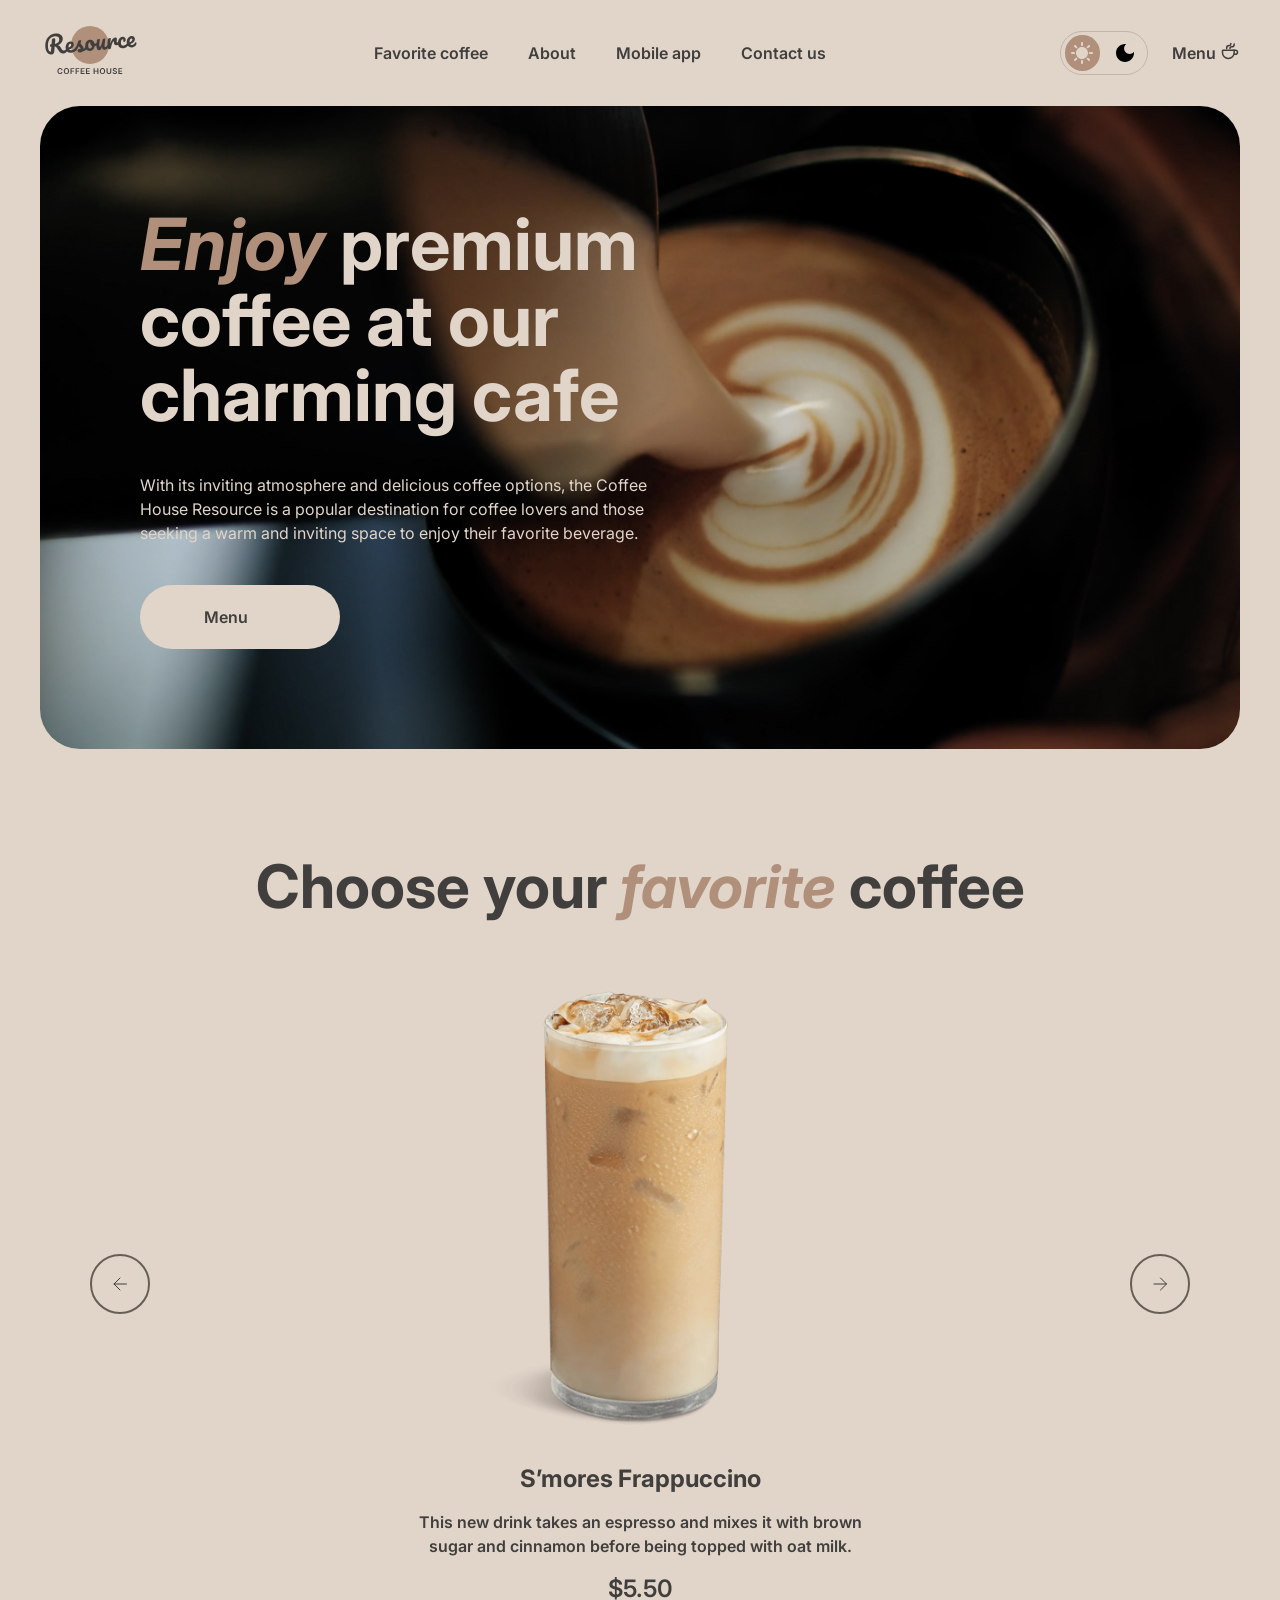
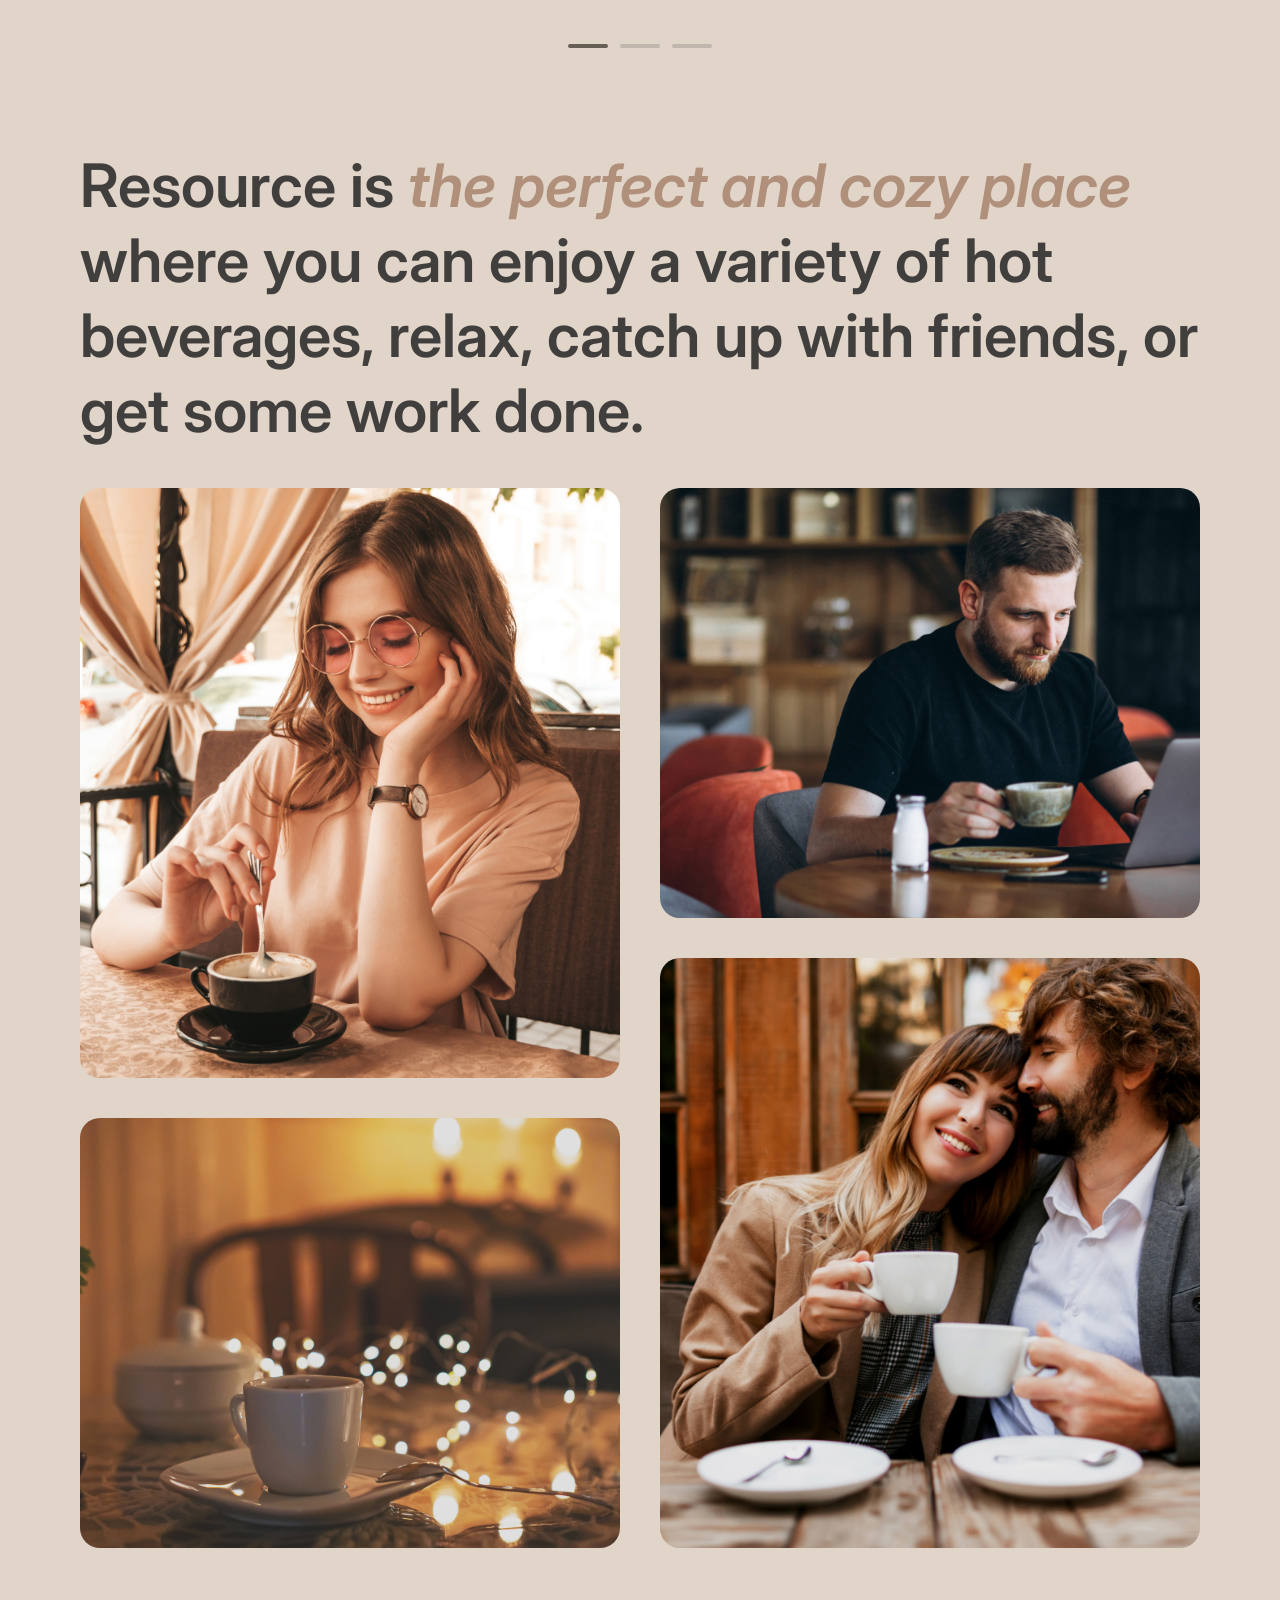
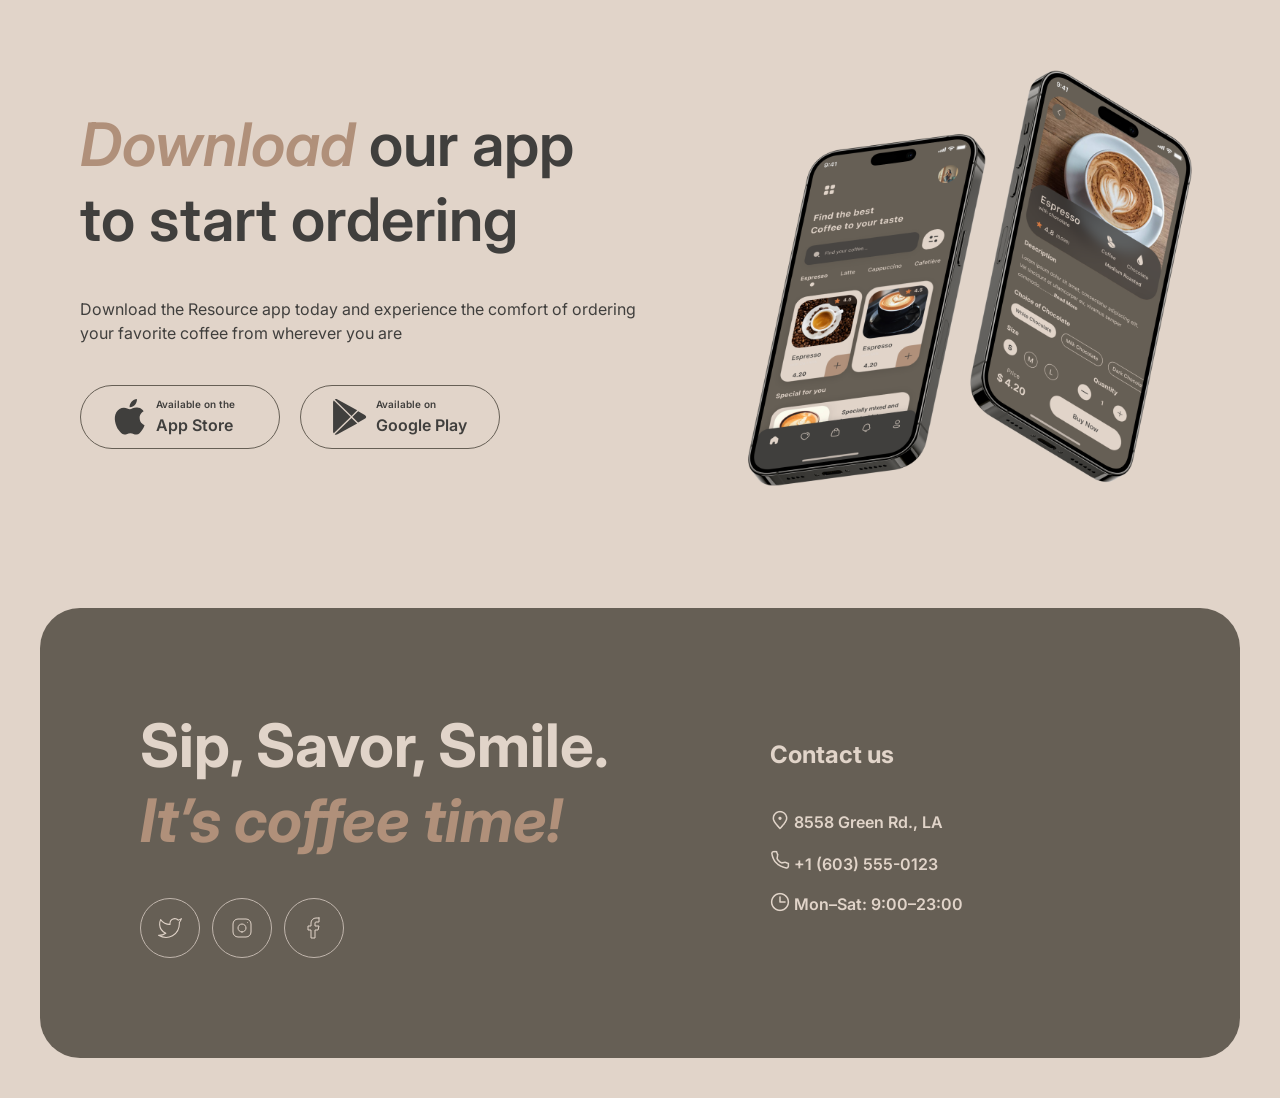
==== index.html @ 66f599ba "feat: add responsiveness and code improvements" ====
<!DOCTYPE html>
<html lang="en">

<head>
    <meta charset="UTF-8">
    <meta name="viewport" content="width=device-width, initial-scale=1.0">
    <title>Coffee House</title>
    <link
        href="https://fonts.googleapis.com/css2?family=Inter:ital,opsz,wght@0,14..32,100..900;1,14..32,100..900&display=swap"
        rel="stylesheet">
    <link rel="stylesheet" href="styles/style.css">
    <link rel="stylesheet" href="styles/media.css">
    <script>
        (function () {
            const theme = localStorage.getItem('theme') || 'light';
            document.documentElement.setAttribute('data-theme', theme);
        })();
    </script>
</head>

<body>

    <svg xmlns="http://www.w3.org/2000/svg" style="display: none;">
        <symbol id="icon-logo" viewBox="0 0 100 60" fill="none">
            <path
                d="M69 25C69 35.4934 60.4934 44 50 44C39.5066 44 31 35.4934 31 25C31 14.5066 39.5066 6 50 6C60.4934 6 69 14.5066 69 25Z"
                fill="#B0907A" />
            <path
                d="M95.6784 22.2913C95.8856 22.2732 96.0534 22.3548 96.1817 22.5364C96.326 22.7165 96.4127 22.9739 96.442 23.3086C96.4922 23.8824 96.4 24.3884 96.1652 24.8265C95.7789 25.5509 95.2359 26.1365 94.5362 26.5832C93.8524 27.0285 93.0084 27.295 92.0042 27.3829C90.4741 27.5168 89.2469 27.1664 88.3226 26.3318C87.3969 25.4812 86.8658 24.2749 86.7291 22.7129C86.6329 21.6131 86.7748 20.5727 87.1547 19.5919C87.5333 18.5951 88.1046 17.7822 88.8687 17.1532C89.6487 16.5229 90.5568 16.1623 91.5928 16.0717C92.5173 15.9908 93.2829 16.2049 93.8895 16.714C94.4948 17.2071 94.8386 17.9239 94.9209 18.8643C95.0171 19.9641 94.7016 20.9473 93.9743 21.814C93.2617 22.6633 91.9772 23.4021 90.1208 24.0303C90.5675 24.73 91.2451 25.0401 92.1537 24.9606C92.8072 24.9035 93.3279 24.7053 93.7158 24.3662C94.1197 24.0257 94.5692 23.4725 95.0643 22.7064C95.2346 22.4506 95.4393 22.3122 95.6784 22.2913ZM91.3914 18.4503C90.8016 18.5019 90.3295 18.8885 89.9751 19.6102C89.6365 20.3304 89.5098 21.1767 89.5949 22.149L89.5991 22.1968C90.5199 21.8914 91.2318 21.4918 91.7347 20.9981C92.2376 20.5044 92.4632 19.9626 92.4117 19.3729C92.3852 19.0701 92.2766 18.8386 92.0859 18.6786C91.9098 18.5013 91.6783 18.4252 91.3914 18.4503Z"
                fill="currentColor" />
            <path
                d="M83.2976 28.1446C81.7356 28.2813 80.4779 27.9497 79.5245 27.1497C78.5857 26.3324 78.0529 25.1985 77.926 23.7481C77.813 22.457 77.969 21.303 78.394 20.2861C78.819 19.2692 79.4149 18.4622 80.1818 17.8651C80.9487 17.268 81.7784 16.9304 82.671 16.8523C83.5477 16.7756 84.2481 16.9793 84.7723 17.4635C85.311 17.9303 85.6159 18.5702 85.6871 19.383C85.7456 20.0525 85.6437 20.6316 85.3813 21.1203C85.1348 21.6076 84.7725 21.8722 84.2944 21.9141C83.9915 21.9406 83.7382 21.8904 83.5344 21.7637C83.3465 21.6356 83.2414 21.444 83.2191 21.189C83.2093 21.0774 83.2141 20.9485 83.2334 20.8023C83.2527 20.6561 83.2676 20.5504 83.278 20.4852C83.3367 20.2392 83.357 20.0125 83.3389 19.8053C83.3208 19.5981 83.2511 19.4436 83.1297 19.3418C83.0243 19.2386 82.876 19.1953 82.6847 19.2121C82.3181 19.2441 81.9901 19.4415 81.7006 19.8041C81.4097 20.1508 81.193 20.6114 81.0506 21.186C80.9081 21.7606 80.8661 22.3826 80.9247 23.0521C81.0865 24.901 81.9723 25.7551 83.5821 25.6142C84.2356 25.557 84.9181 25.2805 85.6296 24.7846C86.3556 24.2714 87.0469 23.5444 87.7034 22.6036C87.8752 22.3637 88.0806 22.2333 88.3197 22.2124C88.5269 22.1942 88.6946 22.2759 88.8229 22.4574C88.9672 22.6375 89.054 22.895 89.0832 23.2297C89.1362 23.8354 89.028 24.3427 88.7587 24.7518C88.0904 25.7418 87.2526 26.5378 86.2452 27.1399C85.2524 27.7247 84.2699 28.0596 83.2976 28.1446Z"
                fill="currentColor" />
            <path
                d="M69.549 29.3476C68.9433 29.4006 68.485 29.1195 68.1742 28.5042C67.8794 27.8876 67.6706 26.8779 67.5479 25.4753C67.3666 23.4032 67.4892 21.4089 67.9158 19.4924C68.0188 19.0177 68.2207 18.6627 68.5213 18.4276C68.8365 18.1752 69.289 18.0232 69.8787 17.9716C70.1975 17.9437 70.4242 17.964 70.5586 18.0326C70.6931 18.1011 70.7701 18.2469 70.7897 18.4701C70.812 18.7251 70.7426 19.3094 70.5816 20.2229C70.478 20.8744 70.3993 21.4434 70.3455 21.93C70.2917 22.4165 70.2636 23.0132 70.2612 23.7201C70.6673 22.3033 71.1594 21.136 71.7376 20.2181C72.3158 19.3002 72.8997 18.6308 73.4892 18.2098C74.0947 17.7874 74.6605 17.5532 75.1865 17.5072C76.2225 17.4166 76.7858 17.8893 76.8765 18.9253C76.8946 19.1325 76.8668 19.6409 76.7931 20.4504C76.7214 21.0991 76.6925 21.5032 76.7064 21.6626C76.7552 22.2204 76.9789 22.4819 77.3773 22.4471C77.8236 22.408 78.3668 22.0072 79.0067 21.2445C79.1958 21.0191 79.4019 20.8967 79.6251 20.8772C79.8323 20.8591 80 20.9408 80.1283 21.1223C80.2712 21.2864 80.3559 21.5199 80.3824 21.8228C80.434 22.4125 80.315 22.8887 80.0255 23.2513C79.6197 23.7526 79.1285 24.1971 78.5521 24.5848C77.9903 24.9552 77.3746 25.1697 76.7052 25.2282C75.8604 25.3021 75.196 25.1434 74.7121 24.7521C74.2441 24.3594 73.978 23.7965 73.9139 23.0633C73.8929 22.8242 73.8959 22.583 73.9228 22.3397C73.9268 22.0182 73.9239 21.8016 73.9142 21.69C73.8919 21.435 73.793 21.3151 73.6177 21.3305C73.3786 21.3514 73.0836 21.6503 72.7325 22.2271C72.396 22.7865 72.0748 23.5213 71.7689 24.4314C71.4631 25.3415 71.2332 26.2932 71.0791 27.2864C70.9694 28.0509 70.8068 28.5791 70.5914 28.8709C70.3906 29.1455 70.0431 29.3044 69.549 29.3476Z"
                fill="currentColor" />
            <path
                d="M59.2462 30.2488C58.5289 30.3116 57.9106 30.0364 57.3912 29.4233C56.8863 28.7929 56.5906 27.9836 56.5042 26.9954C56.3996 25.8 56.3838 24.7012 56.4567 23.699C56.5282 22.6809 56.6985 21.5979 56.9675 20.4501C57.085 19.958 57.2782 19.5958 57.547 19.3635C57.8157 19.1312 58.2609 18.9878 58.8826 18.9334C59.2332 18.9028 59.4772 18.9376 59.6145 19.038C59.7677 19.1371 59.8541 19.2981 59.8736 19.5213C59.8847 19.6488 59.8347 20.0868 59.7235 20.8354C59.6157 21.4391 59.5349 21.9842 59.4811 22.4707C59.3088 24.1722 59.247 25.3019 59.2958 25.8598C59.3251 26.1945 59.3859 26.4301 59.4781 26.5666C59.569 26.6871 59.7021 26.7397 59.8774 26.7244C60.1165 26.7035 60.3904 26.4386 60.6993 25.9297C61.024 25.4195 61.3431 24.6608 61.6565 23.6536C61.9859 22.6451 62.2798 21.4148 62.5382 19.9627C62.6239 19.4734 62.7852 19.114 63.0221 18.8845C63.2749 18.6535 63.6643 18.5151 64.1903 18.4691C64.5569 18.437 64.8161 18.4625 64.9679 18.5456C65.1184 18.6127 65.204 18.7658 65.2249 19.0049C65.2598 19.4034 65.1561 20.5127 64.9138 22.3327C64.646 24.412 64.533 25.6907 64.5748 26.1688C64.6013 26.4717 64.686 26.7052 64.8289 26.8694C64.9703 27.0176 65.1447 27.0827 65.3519 27.0645C65.6706 27.0366 66.0285 26.8126 66.4254 26.3924C66.8368 25.9549 67.3708 25.2657 68.0273 24.3249C68.199 24.0851 68.4044 23.9547 68.6435 23.9337C68.8507 23.9156 69.0185 23.9973 69.1468 24.1788C69.291 24.3589 69.3778 24.6163 69.4071 24.9511C69.4629 25.5886 69.3547 26.096 69.0825 26.4731C68.471 27.3779 67.7905 28.1361 67.041 28.7477C66.3074 29.358 65.4385 29.707 64.4343 29.7949C63.6693 29.8618 63.0776 29.6165 62.6594 29.0588C62.2572 28.4997 62.0093 27.6862 61.9159 26.6183C61.7398 27.7259 61.4065 28.5982 60.9162 29.2354C60.4245 29.8566 59.8678 30.1944 59.2462 30.2488Z"
                fill="currentColor" />
            <path
                d="M57.5606 22.8796C57.7678 22.8614 57.9362 22.9511 58.0659 23.1485C58.1956 23.346 58.2744 23.6041 58.3023 23.9229C58.3692 24.688 58.1779 25.1625 57.7282 25.3463C56.8011 25.7647 55.7659 26.048 54.6225 26.1963C54.4367 27.5616 53.9332 28.6898 53.1117 29.5808C52.2888 30.4559 51.3115 30.9429 50.1799 31.0419C49.2235 31.1256 48.3824 30.9663 47.6566 30.564C46.9467 30.1603 46.383 29.5913 45.9654 28.8569C45.5478 28.1225 45.3 27.309 45.2219 26.4164C45.1159 25.205 45.2529 24.1089 45.6328 23.1281C46.0114 22.1313 46.5841 21.3343 47.351 20.7372C48.1165 20.1242 48.9933 19.7744 49.9816 19.688C51.1929 19.582 52.2022 19.9193 53.0093 20.6999C53.8309 21.4632 54.3592 22.453 54.5941 23.6691C55.339 23.5558 56.2177 23.3183 57.23 22.9567C57.3547 22.9136 57.4649 22.8879 57.5606 22.8796ZM50.1494 28.4908C50.6595 28.4462 51.0797 28.2007 51.41 27.7542C51.7563 27.3063 51.959 26.6863 52.0182 25.8941C51.4948 25.6026 51.0739 25.1977 50.7555 24.6795C50.4531 24.1599 50.2754 23.5972 50.2224 22.9916C50.2001 22.7365 50.2017 22.4794 50.2272 22.2202L50.1076 22.2307C49.4701 22.2864 48.9633 22.644 48.5873 23.3032C48.2259 23.9452 48.094 24.824 48.1916 25.9398C48.2683 26.8164 48.4942 27.4712 48.8694 27.9042C49.2605 28.3357 49.6872 28.5313 50.1494 28.4908Z"
                fill="currentColor" />
            <path
                d="M40.3103 32.4354C39.4815 32.508 38.8272 32.3725 38.3474 32.029C37.8836 31.6841 37.6307 31.2726 37.5889 30.7944C37.5527 30.38 37.6727 30.0081 37.9491 29.6787C38.2254 29.3494 38.6584 29.1589 39.2482 29.1073C39.4554 29.0892 39.6966 29.0922 39.9717 29.1163C40.2614 29.1231 40.4787 29.1282 40.6235 29.1316C40.5713 28.7185 40.4415 28.3364 40.2341 27.9851C40.0427 27.6325 39.8048 27.3 39.5205 26.9876C39.2348 26.6592 38.9692 26.3773 38.7237 26.1418C38.3119 27.1254 37.8861 27.9497 37.4464 28.6145C37.0226 29.278 36.5482 29.9137 36.0232 30.5218C35.7614 30.8338 35.4711 31.0038 35.1523 31.0316C34.8973 31.054 34.6824 30.9844 34.5077 30.823C34.3316 30.6457 34.2316 30.4216 34.2079 30.1506C34.1801 29.8318 34.2658 29.5272 34.4653 29.2367L34.7426 28.827C35.5244 27.6664 36.1078 26.7159 36.4928 25.9756C36.7233 25.4896 36.9884 24.8481 37.288 24.0509C37.5863 23.2379 37.8745 22.4016 38.1527 21.542C38.3942 20.8142 38.9931 20.4085 39.9494 20.3248C40.3957 20.2858 40.71 20.2984 40.8923 20.3628C41.0746 20.4271 41.1734 20.547 41.1888 20.7223C41.1971 20.8179 41.1785 20.9722 41.1329 21.1849C41.0873 21.3977 41.0177 21.6126 40.9243 21.8296C40.6876 22.4285 40.5867 22.9272 40.6215 23.3257C40.6424 23.5647 40.7451 23.8208 40.9296 24.0937C41.1301 24.3653 41.4244 24.7009 41.8127 25.1006C42.3814 25.7254 42.8141 26.2657 43.111 26.7216C43.4224 27.1601 43.6025 27.6583 43.6513 28.2162C43.6652 28.3756 43.6688 28.6001 43.662 28.8898C44.4166 28.5187 45.2626 27.6335 46.2003 26.2345C46.372 25.9946 46.5774 25.8642 46.8165 25.8433C47.0237 25.8252 47.1915 25.9069 47.3198 26.0884C47.464 26.2685 47.5508 26.5259 47.5801 26.8606C47.6331 27.4663 47.5249 27.9737 47.2555 28.3827C46.545 29.4407 45.8392 30.185 45.1381 30.6158C44.4515 31.0292 43.5756 31.2985 42.5105 31.4238C41.9204 32.0215 41.187 32.3587 40.3103 32.4354Z"
                fill="currentColor" />
            <path
                d="M36.6161 26.7357C36.8233 26.7175 36.9911 26.7992 37.1194 26.9807C37.2636 27.1608 37.3504 27.4183 37.3797 27.753C37.4355 28.3905 37.3273 28.8979 37.0551 29.2751C36.5281 30.0439 35.7492 30.7786 34.7183 31.4791C33.7034 32.1782 32.5823 32.5815 31.355 32.6888C29.6814 32.8353 28.3426 32.4947 27.3386 31.667C26.3347 30.8394 25.7637 29.6365 25.6256 28.0586C25.5294 26.9588 25.6713 25.9185 26.0512 24.9376C26.4298 23.9408 27.0011 23.1279 27.7652 22.4989C28.5452 21.8686 29.4533 21.508 30.4893 21.4174C31.4138 21.3365 32.1793 21.5506 32.786 22.0597C33.3913 22.5528 33.7351 23.2696 33.8173 24.21C33.9136 25.3098 33.5981 26.293 32.8708 27.1597C32.1581 28.009 30.8816 28.7471 29.0412 29.3739C29.5039 30.0722 30.293 30.3726 31.4088 30.275C32.126 30.2122 32.9173 29.894 33.7826 29.3204C34.6625 28.7295 35.4016 27.9983 35.9999 27.1269C36.1716 26.887 36.377 26.7566 36.6161 26.7357ZM30.2878 23.796C29.6981 23.8476 29.226 24.2342 28.8715 24.9559C28.533 25.6761 28.4063 26.5224 28.4914 27.4947L28.4955 27.5425C29.4164 27.2371 30.1283 26.8375 30.6312 26.3438C31.1341 25.8501 31.3597 25.3083 31.3081 24.7186C31.2816 24.4158 31.1731 24.1843 30.9824 24.0243C30.8063 23.847 30.5747 23.7709 30.2878 23.796Z"
                fill="currentColor" />
            <path
                d="M27.6906 27.5167C27.8978 27.4986 28.0656 27.5803 28.1939 27.7618C28.3382 27.9419 28.4249 28.1993 28.4542 28.5341C28.5086 29.1557 28.4004 29.6631 28.1296 30.0561C27.4454 31.0476 26.7351 31.8324 25.9987 32.4108C25.261 32.9733 24.3581 33.3012 23.2902 33.3946C22.2541 33.4853 21.3451 33.2837 20.5631 32.79C19.797 32.2949 19.028 31.3985 18.256 30.1009C17.6351 29.063 17.151 28.3023 16.8035 27.8188C16.4547 27.3193 16.119 26.9712 15.7967 26.7745C15.4903 26.5765 15.1198 26.4724 14.6852 26.4622C14.6508 26.8025 14.5595 27.8705 14.4114 29.6663C14.3537 30.4744 14.3165 30.9675 14.3 31.1456C14.2256 32.1319 13.9724 32.9089 13.5402 33.4767C13.1067 34.0286 12.4038 34.3471 11.4315 34.4321C10.3636 34.5256 9.38799 34.2977 8.50477 33.7486C7.63609 33.1822 6.9298 32.3606 6.38589 31.2839C5.84059 30.1913 5.50518 28.9277 5.37968 27.4932C5.1454 24.8154 5.40544 22.4638 6.15978 20.4383C6.93006 18.4115 8.10738 16.8148 9.69174 15.6483C11.2906 14.4644 13.1899 13.7763 15.3895 13.5838C16.9196 13.45 18.223 13.5688 19.2994 13.9404C20.3759 14.312 21.1968 14.8826 21.762 15.6523C22.3432 16.4206 22.6784 17.3148 22.7676 18.3349C22.8457 19.2275 22.7073 20.1229 22.3522 21.0213C22.0117 21.9023 21.4476 22.7066 20.66 23.434C19.8724 24.1614 18.8869 24.7375 17.7034 25.1622C18.4866 25.3025 19.1057 25.5856 19.5605 26.0116C20.0154 26.4376 20.4891 27.0787 20.9816 27.9351C21.5115 28.8524 22.0112 29.5153 22.4806 29.924C22.966 30.3312 23.4955 30.5098 24.0693 30.4596C24.5794 30.4149 25.0509 30.205 25.4838 29.8299C25.9154 29.4388 26.4456 28.7981 27.0744 27.9079C27.2461 27.6681 27.4515 27.5377 27.6906 27.5167ZM11.3837 26.727C10.8418 26.7744 10.4561 26.6797 10.2266 26.4428C10.013 26.2045 9.89225 25.9259 9.86436 25.6071C9.8309 25.2246 9.92394 24.9113 10.1435 24.6672C10.379 24.4218 10.6562 24.2851 10.9749 24.2572L11.5727 24.2049C11.691 22.6206 11.8123 21.2528 11.9364 20.1016C12.053 19.0474 12.6771 18.4708 13.8088 18.3718C14.7173 18.2923 15.2071 18.659 15.2782 19.4719C15.2936 19.6473 15.2975 19.7835 15.2899 19.8805L14.9199 23.9121C15.7764 23.789 16.5393 23.5134 17.2085 23.0855C17.8937 22.6561 18.4149 22.0966 18.7722 21.4068C19.1454 20.7156 19.2957 19.9556 19.2232 19.1268C19.1353 18.1226 18.7236 17.3636 17.988 16.8498C17.2524 16.3359 16.2232 16.1369 14.9002 16.2526C13.3382 16.3893 12.0016 16.8997 10.8904 17.7839C9.79381 18.6508 8.98568 19.8779 8.46605 21.4653C7.94503 23.0366 7.78003 24.9142 7.97108 27.0978C8.06033 28.1179 8.24063 28.9855 8.51198 29.7006C8.78334 30.4157 9.08648 30.9432 9.42139 31.2834C9.75631 31.6235 10.0592 31.7817 10.3302 31.7579C10.5374 31.7398 10.6957 31.6216 10.8051 31.4032C10.9304 31.1834 11.0127 30.839 11.052 30.3698L11.3837 26.727Z"
                fill="currentColor" />
            <path
                d="M78.4023 54.0001V48.1819H82.1864V49.0654H79.4563V50.645H81.9904V51.5285H79.4563V53.1165H82.2092V54.0001H78.4023Z"
                fill="currentColor" />
            <path
                d="M75.9698 49.7813C75.9433 49.5332 75.8316 49.34 75.6346 49.2017C75.4395 49.0635 75.1857 48.9943 74.8732 48.9943C74.6535 48.9943 74.4651 49.0275 74.3079 49.0938C74.1507 49.1601 74.0304 49.25 73.9471 49.3637C73.8638 49.4773 73.8211 49.607 73.8192 49.7529C73.8192 49.8741 73.8467 49.9792 73.9016 50.0682C73.9585 50.1572 74.0352 50.233 74.1317 50.2955C74.2283 50.3561 74.3353 50.4072 74.4528 50.4489C74.5702 50.4906 74.6886 50.5256 74.8079 50.554L75.3533 50.6904C75.573 50.7415 75.7842 50.8106 75.9869 50.8977C76.1914 50.9849 76.3742 51.0947 76.5352 51.2273C76.698 51.3599 76.8268 51.5199 76.9215 51.7074C77.0162 51.8949 77.0636 52.1146 77.0636 52.3665C77.0636 52.7074 76.9764 53.0076 76.8022 53.2671C76.628 53.5246 76.3761 53.7263 76.0465 53.8722C75.7189 54.0161 75.3221 54.0881 74.8562 54.0881C74.4035 54.0881 74.0105 54.018 73.6772 53.8779C73.3458 53.7377 73.0863 53.5332 72.8988 53.2642C72.7132 52.9953 72.6128 52.6676 72.5977 52.2813H73.6346C73.6497 52.4839 73.7122 52.6525 73.8221 52.787C73.9319 52.9214 74.0749 53.0218 74.2511 53.0881C74.4291 53.1544 74.628 53.1875 74.8477 53.1875C75.0768 53.1875 75.2776 53.1534 75.4499 53.0852C75.6242 53.0152 75.7605 52.9186 75.859 52.7955C75.9575 52.6705 76.0077 52.5246 76.0096 52.358C76.0077 52.2065 75.9632 52.0815 75.8761 51.983C75.7889 51.8826 75.6668 51.7993 75.5096 51.733C75.3543 51.6648 75.1725 51.6042 74.9641 51.5512L74.3022 51.3807C73.823 51.2576 73.4442 51.071 73.1658 50.821C72.8893 50.5692 72.7511 50.2349 72.7511 49.8182C72.7511 49.4754 72.8439 49.1752 73.0295 48.9176C73.217 48.6601 73.4717 48.4602 73.7937 48.3182C74.1156 48.1743 74.4802 48.1023 74.8874 48.1023C75.3003 48.1023 75.6621 48.1743 75.9727 48.3182C76.2852 48.4602 76.5304 48.6582 76.7085 48.912C76.8865 49.1638 76.9783 49.4536 76.984 49.7813H75.9698Z"
                fill="currentColor" />
            <path
                d="M70.2086 48.1819H71.2626V51.983C71.2626 52.3997 71.1641 52.7662 70.9672 53.0825C70.7721 53.3987 70.4975 53.6459 70.1433 53.8239C69.7891 54.0001 69.3753 54.0881 68.9018 54.0881C68.4264 54.0881 68.0117 54.0001 67.6575 53.8239C67.3033 53.6459 67.0287 53.3987 66.8336 53.0825C66.6386 52.7662 66.541 52.3997 66.541 51.983V48.1819H67.595V51.895C67.595 52.1374 67.648 52.3533 67.7541 52.5427C67.862 52.7321 68.0136 52.8807 68.2086 52.9887C68.4037 53.0948 68.6348 53.1478 68.9018 53.1478C69.1689 53.1478 69.3999 53.0948 69.595 52.9887C69.792 52.8807 69.9435 52.7321 70.0495 52.5427C70.1556 52.3533 70.2086 52.1374 70.2086 51.895V48.1819Z"
                fill="currentColor" />
            <path
                d="M65.1435 51.0909C65.1435 51.7178 65.026 52.2548 64.7912 52.7017C64.5582 53.1468 64.2401 53.4877 63.8366 53.7245C63.4351 53.9612 62.9796 54.0796 62.4702 54.0796C61.9607 54.0796 61.5043 53.9612 61.1009 53.7245C60.6993 53.4858 60.3812 53.144 60.1463 52.6989C59.9134 52.2519 59.7969 51.7159 59.7969 51.0909C59.7969 50.464 59.9134 49.9281 60.1463 49.483C60.3812 49.036 60.6993 48.6942 61.1009 48.4574C61.5043 48.2207 61.9607 48.1023 62.4702 48.1023C62.9796 48.1023 63.4351 48.2207 63.8366 48.4574C64.2401 48.6942 64.5582 49.036 64.7912 49.483C65.026 49.9281 65.1435 50.464 65.1435 51.0909ZM64.0838 51.0909C64.0838 50.6496 64.0147 50.2775 63.8764 49.9745C63.7401 49.6695 63.5507 49.4394 63.3082 49.2841C63.0658 49.1269 62.7865 49.0483 62.4702 49.0483C62.1539 49.0483 61.8745 49.1269 61.6321 49.2841C61.3897 49.4394 61.1993 49.6695 61.0611 49.9745C60.9247 50.2775 60.8565 50.6496 60.8565 51.0909C60.8565 51.5322 60.9247 51.9053 61.0611 52.2102C61.1993 52.5133 61.3897 52.7434 61.6321 52.9006C61.8745 53.0559 62.1539 53.1335 62.4702 53.1335C62.7865 53.1335 63.0658 53.0559 63.3082 52.9006C63.5507 52.7434 63.7401 52.5133 63.8764 52.2102C64.0147 51.9053 64.0838 51.5322 64.0838 51.0909Z"
                fill="currentColor" />
            <path
                d="M53.5918 54.0001V48.1819H54.6458V50.645H57.3418V48.1819H58.3986V54.0001H57.3418V51.5285H54.6458V54.0001H53.5918Z"
                fill="currentColor" />
            <path
                d="M45.9492 54.0001V48.1819H49.7333V49.0654H47.0032V50.645H49.5373V51.5285H47.0032V53.1165H49.756V54.0001H45.9492Z"
                fill="currentColor" />
            <path
                d="M40.6895 54.0001V48.1819H44.4735V49.0654H41.7434V50.645H44.2775V51.5285H41.7434V53.1165H44.4963V54.0001H40.6895Z"
                fill="currentColor" />
            <path d="M35.6016 54.0001V48.1819H39.3288V49.0654H36.6555V50.645H39.0732V51.5285H36.6555V54.0001H35.6016Z"
                fill="currentColor" />
            <path d="M30.5137 54.0001V48.1819H34.2409V49.0654H31.5676V50.645H33.9853V51.5285H31.5676V54.0001H30.5137Z"
                fill="currentColor" />
            <path
                d="M29.1181 51.0909C29.1181 51.7178 29.0007 52.2548 28.7658 52.7017C28.5328 53.1468 28.2147 53.4877 27.8113 53.7245C27.4097 53.9612 26.9542 54.0796 26.4448 54.0796C25.9353 54.0796 25.4789 53.9612 25.0755 53.7245C24.6739 53.4858 24.3558 53.144 24.1209 52.6989C23.888 52.2519 23.7715 51.7159 23.7715 51.0909C23.7715 50.464 23.888 49.9281 24.1209 49.483C24.3558 49.036 24.6739 48.6942 25.0755 48.4574C25.4789 48.2207 25.9353 48.1023 26.4448 48.1023C26.9542 48.1023 27.4097 48.2207 27.8113 48.4574C28.2147 48.6942 28.5328 49.036 28.7658 49.483C29.0007 49.9281 29.1181 50.464 29.1181 51.0909ZM28.0584 51.0909C28.0584 50.6496 27.9893 50.2775 27.851 49.9745C27.7147 49.6695 27.5253 49.4394 27.2828 49.2841C27.0404 49.1269 26.7611 49.0483 26.4448 49.0483C26.1285 49.0483 25.8491 49.1269 25.6067 49.2841C25.3643 49.4394 25.1739 49.6695 25.0357 49.9745C24.8993 50.2775 24.8311 50.6496 24.8311 51.0909C24.8311 51.5322 24.8993 51.9053 25.0357 52.2102C25.1739 52.5133 25.3643 52.7434 25.6067 52.9006C25.8491 53.0559 26.1285 53.1335 26.4448 53.1335C26.7611 53.1335 27.0404 53.0559 27.2828 52.9006C27.5253 52.7434 27.7147 52.5133 27.851 52.2102C27.9893 51.9053 28.0584 51.5322 28.0584 51.0909Z"
                fill="currentColor" />
            <path
                d="M22.5536 50.1449H21.4911C21.4608 49.9707 21.4049 49.8163 21.3235 49.6818C21.2421 49.5455 21.1407 49.4299 21.0195 49.3352C20.8983 49.2406 20.7601 49.1695 20.6048 49.1222C20.4513 49.0729 20.2856 49.0483 20.1076 49.0483C19.7913 49.0483 19.511 49.1279 19.2667 49.287C19.0224 49.4442 18.8311 49.6752 18.6928 49.9801C18.5546 50.2832 18.4854 50.6534 18.4854 51.0909C18.4854 51.536 18.5546 51.911 18.6928 52.2159C18.833 52.519 19.0243 52.7481 19.2667 52.9034C19.511 53.0568 19.7904 53.1335 20.1048 53.1335C20.279 53.1335 20.4419 53.1108 20.5934 53.0654C20.7468 53.018 20.8841 52.9489 21.0053 52.858C21.1284 52.7671 21.2317 52.6553 21.315 52.5227C21.4002 52.3902 21.4589 52.2387 21.4911 52.0682L22.5536 52.0739C22.5138 52.3504 22.4277 52.6099 22.2951 52.8523C22.1644 53.0947 21.993 53.3087 21.7809 53.4943C21.5688 53.6781 21.3207 53.822 21.0366 53.9262C20.7525 54.0284 20.4371 54.0796 20.0906 54.0796C19.5792 54.0796 19.1228 53.9612 18.7212 53.7245C18.3197 53.4877 18.0034 53.1459 17.7724 52.6989C17.5413 52.2519 17.4258 51.7159 17.4258 51.0909C17.4258 50.464 17.5423 49.9281 17.7752 49.483C18.0082 49.036 18.3254 48.6942 18.7269 48.4574C19.1284 48.2207 19.583 48.1023 20.0906 48.1023C20.4144 48.1023 20.7156 48.1477 20.994 48.2387C21.2724 48.3296 21.5205 48.4631 21.7383 48.6392C21.9561 48.8135 22.1351 49.0275 22.2752 49.2813C22.4173 49.5332 22.5101 49.821 22.5536 50.1449Z"
                fill="currentColor" />
        </symbol>

        <symbol id="icon-sun" viewBox="0 0 22 22" fill="none">
            <path
                d="M10 3V1C10 0.45 10.45 0 11 0C11.55 0 12 0.45 12 1V3C12 3.55 11.55 4 11 4C10.45 4 10 3.55 10 3ZM17.36 6.05L18.77 4.63C19.16 4.24 19.16 3.61 18.77 3.22C18.38 2.83 17.75 2.83 17.36 3.22L15.95 4.64C15.56 5.03 15.56 5.66 15.95 6.05C16.34 6.44 16.97 6.44 17.36 6.05ZM21 10H19C18.45 10 18 10.45 18 11C18 11.55 18.45 12 19 12H21C21.55 12 22 11.55 22 11C22 10.45 21.55 10 21 10ZM11 18C10.45 18 10 18.45 10 19V21C10 21.55 10.45 22 11 22C11.55 22 12 21.55 12 21V19C12 18.45 11.55 18 11 18ZM4.64 6.05L3.22 4.64C2.83 4.25 2.83 3.61 3.22 3.23C3.61 2.85 4.25 2.84 4.63 3.23L6.04 4.64C6.43 5.03 6.43 5.67 6.04 6.05C5.65 6.43 5.02 6.44 4.64 6.05ZM15.95 15.95C15.56 16.34 15.56 16.98 15.95 17.36L17.36 18.77C17.75 19.16 18.39 19.16 18.77 18.77C19.16 18.38 19.16 17.74 18.77 17.36L17.36 15.95C16.98 15.56 16.34 15.56 15.95 15.95ZM1 12H3C3.55 12 4 11.55 4 11C4 10.45 3.55 10 3 10H1C0.45 10 0 10.45 0 11C0 11.55 0.45 12 1 12ZM4.64 18.78L6.05 17.37C6.44 16.98 6.44 16.34 6.05 15.96C5.66 15.58 5.02 15.57 4.64 15.96L3.23 17.37C2.84 17.76 2.84 18.4 3.23 18.78C3.61 19.17 4.25 19.17 4.64 18.78ZM11 5C7.69 5 5 7.69 5 11C5 14.31 7.69 17 11 17C14.31 17 17 14.31 17 11C17 7.69 14.31 5 11 5Z"
                fill="#E1D4C9" />
        </symbol>

        <symbol id="icon-moon" viewBox="0 0 18 18" fill="none">
            <path
                d="M9 0C4.03 0 0 4.03 0 9C0 13.97 4.03 18 9 18C13.97 18 18 13.97 18 9C18 8.54 17.96 8.08 17.9 7.64C16.92 9.01 15.32 9.9 13.5 9.9C10.52 9.9 8.1 7.48 8.1 4.5C8.1 2.69 8.99 1.08 10.36 0.0999999C9.92 0.0399999 9.46 0 9 0Z"
                fill="currentColor" />
        </symbol>

        <symbol id="icon-coffeeCup" viewBox="0 0 20 20" fill="none">
            <path
                d="M14.166 9.76667V11.6667C14.166 14.8883 11.5543 17.5 8.33268 17.5C5.11102 17.5 2.49935 14.8883 2.49935 11.6667V9.76667C2.49935 9.4353 2.76798 9.16667 3.09935 9.16667H13.566C13.8974 9.16667 14.166 9.4353 14.166 9.76667Z"
                stroke="currentColor" stroke-width="1.5" stroke-linecap="round" stroke-linejoin="round" />
            <path
                d="M9.99935 7.49996C9.99935 6.66663 10.5946 5.83329 11.7851 5.83329C13.1 5.83329 14.166 4.7673 14.166 3.45234V2.91663"
                stroke="currentColor" stroke-width="1.5" stroke-linecap="round" stroke-linejoin="round" />
            <path
                d="M6.66732 7.5V7.08333C6.66732 5.70262 7.78661 4.58333 9.16732 4.58333C10.0878 4.58333 10.834 3.83714 10.834 2.91667V2.5"
                stroke="currentColor" stroke-width="1.5" stroke-linecap="round" stroke-linejoin="round" />
            <path
                d="M13.334 9.16663H15.4173C16.5679 9.16663 17.5007 10.0994 17.5007 11.25C17.5007 12.4006 16.5679 13.3333 15.4173 13.3333H14.1673"
                stroke="currentColor" stroke-width="1.5" stroke-linecap="round" stroke-linejoin="round" />
        </symbol>

        <symbol id="icon-appStore" viewBox="0 0 27 32" fill="none">
            <path
                d="M22.0578 16.8306C22.021 12.8323 25.4156 10.8871 25.5708 10.7966C23.6483 8.06361 20.6684 7.69021 19.6213 7.66043C17.1185 7.40364 14.6909 9.12057 13.4159 9.12057C12.1156 9.12057 10.1523 7.68524 8.03638 7.72742C5.31352 7.76836 2.76624 9.30541 1.36919 11.6922C-1.51399 16.5589 0.636305 23.7107 3.39861 27.6446C4.7804 29.5711 6.39503 31.7223 8.50843 31.6466C10.576 31.5635 11.3483 30.3614 13.8435 30.3614C16.3157 30.3614 17.0409 31.6466 19.1963 31.5982C21.4153 31.5635 22.8124 29.6629 24.1458 27.719C25.7426 25.5108 26.3839 23.3361 26.4093 23.2245C26.3572 23.2071 22.0998 21.6229 22.0578 16.8306Z"
                fill="currentColor" />
            <path
                d="M17.9863 5.07263C19.0983 3.71671 19.8592 1.872 19.648 0C18.0384 0.0694711 16.0256 1.08549 14.8664 2.41164C13.8409 3.58025 12.9248 5.49566 13.1615 7.29695C14.9695 7.42845 16.8259 6.40747 17.9863 5.07263Z"
                fill="currentColor" />
        </symbol>

        <symbol id="icon-googlePlay" viewBox="0 0 31 33" fill="none">
            <path
                d="M0.572202 1.40304C0.209755 1.77297 0 2.34891 0 3.09478V29.6995C0 30.4453 0.209755 31.0213 0.572202 31.3912L0.661658 31.4724L15.9523 16.5701V16.2182L0.661658 1.31582L0.572202 1.40304Z"
                fill="currentColor" />
            <path
                d="M22.894 21.54L17.8027 16.57V16.2181L22.9001 11.2482L23.0143 11.3128L29.0509 14.6617C30.7737 15.6121 30.7737 17.176 29.0509 18.1324L23.0143 21.4753L22.894 21.54Z"
                fill="currentColor" />
            <path
                d="M22.0897 22.4008L16.8781 17.3195L1.49805 32.3166C2.07025 32.9031 3.00336 32.9738 4.06448 32.3873L22.0897 22.4008Z"
                fill="currentColor" />
            <path
                d="M22.0897 10.3875L4.06448 0.400985C3.00336 -0.17947 2.07025 -0.108795 1.49805 0.477675L16.8781 15.4688L22.0897 10.3875Z"
                fill="currentColor" />
        </symbol>

        <symbol id="icon-twitter" viewBox="0 0 23 19" fill="none">
            <path
                d="M22.5 0.510056C22.5 0.510056 20.4821 1.70217 19.36 2.04006C18.7577 1.34757 17.9573 0.856748 17.067 0.633982C16.1767 0.411216 15.2395 0.467251 14.3821 0.794509C13.5247 1.12177 12.7884 1.70446 12.273 2.46377C11.7575 3.22309 11.4877 4.12239 11.5 5.04006V6.04006C9.74263 6.08562 8.00127 5.69587 6.43101 4.9055C4.86074 4.11513 3.51032 2.94869 2.5 1.51006C2.5 1.51006 -1.5 10.5101 7.5 14.5101C5.44053 15.908 2.98716 16.609 0.5 16.5101C9.5 21.5101 20.5 16.5101 20.5 5.01006C20.4991 4.73151 20.4723 4.45365 20.42 4.18006C21.4406 3.17355 22.5 0.510056 22.5 0.510056Z"
                stroke="currentColor" stroke-linecap="round" stroke-linejoin="round" />
        </symbol>

        <symbol id="icon-instagram" viewBox="0 0 24 24" fill="none">
            <path
                d="M12 16C14.2091 16 16 14.2091 16 12C16 9.79086 14.2091 8 12 8C9.79086 8 8 9.79086 8 12C8 14.2091 9.79086 16 12 16Z"
                stroke="currentColor" stroke-linecap="round" stroke-linejoin="round" />
            <path
                d="M3 16V8C3 5.23858 5.23858 3 8 3H16C18.7614 3 21 5.23858 21 8V16C21 18.7614 18.7614 21 16 21H8C5.23858 21 3 18.7614 3 16Z"
                stroke="currentColor" />
            <path d="M17.5 6.51L17.51 6.49889" stroke="currentColor" stroke-linecap="round" stroke-linejoin="round" />
        </symbol>

        <symbol id="icon-facebook" viewBox="0 0 24 24" fill="none">
            <path
                d="M17 2H14C12.6739 2 11.4021 2.52678 10.4645 3.46447C9.52678 4.40215 9 5.67392 9 7V10H6V14H9V22H13V14H16L17 10H13V7C13 6.73478 13.1054 6.48043 13.2929 6.29289C13.4804 6.10536 13.7348 6 14 6H17V2Z"
                stroke="currentColor" stroke-linecap="round" stroke-linejoin="round" />
        </symbol>

        <symbol id="icon-arrowLeft" viewBox="0 0 24 24" fill="none">
            <path d="M18.5 12H6M12 18L6 12L12 6" stroke="currentColor" stroke-linecap="round" stroke-linejoin="round" />
        </symbol>

        <symbol id="icon-arrowRight" viewBox="0 0 24 24" fill="none">
            <path d="M6 12H18.5M12.5 18L18.5 12L12.5 6" stroke="currentColor" stroke-linecap="round"
                stroke-linejoin="round" />
        </symbol>

        <symbol id="icon-burgerMenu" viewBox="0 0 18 10" fill="none">
            <path d="M0.75 0.75H16.75" stroke="currentColor" stroke-width="1.5" stroke-linecap="round"
                stroke-linejoin="round" />
            <path d="M0.75 8.75H16.75" stroke="currentColor" stroke-width="1.5" stroke-linecap="round"
                stroke-linejoin="round" />
        </symbol>
    </svg>

    <header class="header">
        <div class="container container--header">
            <a href="./index.html">
                <svg class="header__logo">
                    <use href="#icon-logo"></use>
                </svg>
            </a>

            <nav class="header__nav">
                <ul class="header__menu">
                    <li class="header__menu-item">
                        <a class="header__menu-link" href="#favorite-coffee">Favorite coffee</a>
                    </li>
                    <li class="header__menu-item">
                        <a class="header__menu-link" href="#about">About</a>
                    </li>
                    <li class="header__menu-item">
                        <a class="header__menu-link" href="#mobile-app">Mobile app</a>
                    </li>
                    <li class="header__menu-item">
                        <a class="header__menu-link" href="#contact">Contact us</a>
                    </li>
                </ul>
            </nav>
            <div class="header__actions">
                <ul class="header__actions-list">
                    <li class="header__actions-item">
                        <div class="theme-switch">
                            <button class="theme-switch__light" id="theme-light" aria-label="theme switch">
                                <svg class="header__icon">
                                    <use href="#icon-sun"></use>
                                </svg>
                            </button>
                            <button class="theme-switch__dark" id="theme-dark" aria-label="theme switch">
                                <svg class="header__icon header__icon--moon">
                                    <use href="#icon-moon"></use>
                                </svg>
                            </button>
                        </div>
                    </li>
                    <li class="header__actions-item">
                        <a class="header__menu-link" href="./catalog.html">
                            Menu
                            <svg class="header__menu-icon">
                                <use href="#icon-coffeeCup"></use>
                            </svg>
                        </a>
                    </li>
                    <li class="header__actions-item header__actions-item--burger-menu">
                        <button class="header__burger-menu" type="button" aria-label="Open menu" aria-expanded="false"
                            aria-controls="main-menu">
                            <svg class="header__icon header__icon--menu">
                                <use href="#icon-burgerMenu"></use>
                            </svg>
                        </button>
                    </li>
                </ul>
            </div>
        </div>
    </header>

    <main>
        <section class="hero">
            <div class="container hero__container">
                <div class="hero__content">
                    <h1 class="hero__title">
                        <span class="text-accent">Enjoy</span> premium coffee at our charming cafe
                    </h1>
                    <p class="hero__text">
                        With its inviting atmosphere and delicious coffee options, the Coffee House
                        Resource is a popular destination for coffee lovers and those seeking a warm
                        and inviting space to enjoy their favorite beverage.
                    </p>
                    <a href="./catalog.html" class="hero__btn">
                        Menu
                        <svg class="hero__btn--icon">
                            <use href="#icon-coffeeCup"></use>
                        </svg>
                    </a>
                </div>
            </div>
        </section>

        <section class="favorite-coffee" id="favorite-coffee">
            <div class="container">
                <h2 class="favorite-coffee__title">
                    Choose your <span class="text-accent">favorite</span> coffee
                </h2>

                <div class="slider">
                    <div class="slider-container">
                        <div class="slider__row">
                            <div class="slider__content">
                                <img src="images/coffee-slider-1.png" alt="S’mores Frappuccino">

                                <div class="slider__description">
                                    <h3 class="slider__title">
                                        S’mores Frappuccino
                                    </h3>
                                    <p class="slider__text">
                                        This new drink takes an espresso and mixes
                                        it with brown sugar and cinnamon before being
                                        topped with oat milk.
                                    </p>
                                    <p class="slider__cost">
                                        $5.50
                                    </p>
                                </div>
                            </div>

                            <!-- <div class="slider__content">
                                <img src="images/coffee-slider-2.png" alt="Caramel Macchiato" width="480" height="480">
                                
                                <div class="slider__description">
                                    <h3 class="slider__title">
                                        Caramel Macchiato
                                    </h3>
                                    <p class="slider__text">
                                        Fragrant and unique classic espresso with 
                                        rich caramel-peanut syrup, 
                                        with cream under whipped thick foam.
                                    </p>
                                    <p class="slider__cost">
                                        $5.00
                                    </p>
                                </div>
                            </div>

                            <div class="slider__content">
                                <img src="images/coffee-slider-3.png" alt="Ice coffee" width="480" height="480">
                                
                                <div class="slider__description">
                                    <h3 class="slider__title">
                                        Ice coffee
                                    </h3>
                                    <p class="slider__text">
                                        A popular summer drink that tones and invigorates. 
                                        Prepared from coffee, milk and ice.
                                    </p>
                                    <p class="slider__cost">
                                        $4.50
                                    </p>
                                </div>
                            </div> -->
                        </div>

                        <button class="slider__button slider__button--prev" aria-label="Previous slide">
                            <svg class="slider__icon">
                                <use href="#icon-arrowLeft"></use>
                            </svg>
                        </button>
                        <button class="slider__button slider__button--next" aria-label="Next slide">
                            <svg class="slider__icon">
                                <use href="#icon-arrowRight"></use>
                            </svg>
                        </button>
                    </div>

                    <div class="slider-control">
                        <span class="slider__dot slider__dot--active"></span>
                        <span class="slider__dot"></span>
                        <span class="slider__dot"></span>
                    </div>
                </div>
            </div>
        </section>

        <section class="about" id="about">
            <div class="container container--about">
                <h2 class="about__title">
                    Resource is <span class="text-accent">the perfect and cozy place</span>
                    where you can enjoy a variety of hot beverages,
                    relax, catch up with friends, or get some work done.
                </h2>

                <div class="about__gallery">
                    <div class="about__column">
                        <div class="about__box about__box--lg">
                            <img class="about__image" src="images/about-1.jpg"
                                alt="Young woman in round sunglasses smiling while stirring a cup of coffee">
                        </div>
                        <div class="about__box about__box--sm">
                            <img class="about__image" src="images/about-2.jpg"
                                alt="White cup of coffee on a saucer with warm string lights glowing in the background">
                        </div>

                    </div>
                    <div class="about__column">
                        <div class="about__box about__box--sm">
                            <img class="about__image" src="images/about-3.jpg"
                                alt="Man with a beard drinking coffee while working on a laptop in the cafe">
                        </div>
                        <div class="about__box about__box--lg">
                            <img class="about__image" src="images/about-4.jpg"
                                alt="Smiling couple sitting close together at a wooden table, holding cups of coffee">
                        </div>
                    </div>
                </div>
            </div>
        </section>

        <section class="mobile-app" id="mobile-app">
            <div class="container container--mobile-app">
                <div class="mobile-app__content">
                    <h2 class="mobile-app__title">
                        <span class="text-accent">Download</span> our app to start ordering
                    </h2>

                    <p class="mobile-app__text">
                        Download the Resource app today and experience
                        the comfort of ordering your favorite coffee
                        from wherever you are
                    </p>

                    <div class="mobile-app__links">
                        <a href="#" class="mobile-app__link">
                            <svg class="mobile-app__icon">
                                <use href="#icon-appStore"></use>
                            </svg>
                            <div class="mobile-app__description">
                                <span class="mobile-app__text-accent">Available on the</span> App Store
                            </div>
                        </a>
                        <a href="#" class="mobile-app__link">
                            <svg class="mobile-app__icon">
                                <use href="#icon-googlePlay"></use>
                            </svg>
                            <div class="mobile-app__description"><span class="mobile-app__text-accent">Available
                                    on</span> Google Play</div>
                        </a>
                    </div>
                </div>
                <img class="mobile-screen" src="images/mobile-screens.png" alt="mobile screens">
            </div>
        </section>
    </main>

    <footer class="footer" id="contact">
        <div class="container container--footer">
            <div class="footer__content">
                <h2 class="footer__title">
                    Sip, Savor, Smile. <span class="footer__text-accent">It’s coffee time!</span>
                </h2>

                <div class="footer__socials">
                    <a href="#" class="footer__link">
                        <svg class="footer__icon">
                            <use href="#icon-twitter"></use>
                        </svg>
                    </a>
                    <a href="#" class="footer__link">
                        <svg class="footer__icon">
                            <use href="#icon-instagram"></use>
                        </svg>
                    </a>
                    <a href="#" class="footer__link">
                        <svg class="footer__icon">
                            <use href="#icon-facebook"></use>
                        </svg>
                    </a>
                </div>
            </div>
            <div class="footer__contacts-info">
                <h3 class="footer__subtitle">
                    Contact us
                </h3>

                <div class="footer__contacts">
                    <ul class="contact__list">
                        <li class="contact__item">
                            <img class="contact__icon" src="images/favicons/pin-alt.png" alt="icon">
                            8558 Green Rd., LA
                        </li>
                        <li class="contact__item">
                            <a class="contact__link" href="tel:+16035550123" target="_blank">
                                <img class="contact__icon" src="images/favicons/phone.png" alt="icon">
                                +1 (603) 555-0123
                            </a>
                        </li>
                        <li class="contact__item">
                            <img class="contact__icon" src="images/favicons/clock.png" alt="icon">
                            Mon–Sat: 9:00–23:00
                        </li>
                    </ul>
                </div>
            </div>
        </div>
    </footer>

    <script src="scripts/theme.js"></script>
</body>

</html>
---- styles/style.css ----
@import './modern-normalize.css';

:root,
[data-theme="light"] {
    --text-primary: #403F3D;
    --text-inverse: #E1D4C9;
    --text-accent: #B0907A;
    --bg-page: #E1D4C9;
    --bg-container: #665f55;
    --bg-overlay: #403F3D;
    --border-primary: #C1B6AD;
    --border-inverse: #665F55;
}

[data-theme="dark"] {
    --text-primary: #E1D4C9;
    --text-inverse: #E1D4C9;
    --text-accent: #B0907A;
    --bg-page: #292826;
    --bg-container: #403F3D;
    --bg-overlay: #292826;
    --border-primary: #665F55;
    --border-inverse: #C1B6AD;
}

*,
*::before,
*::after {
    box-sizing: border-box;
}

body,
body * {
    transition: background-color 0.3s ease, color 0.3s ease;
}

html {
    scroll-behavior: smooth;
}

body {
    background: var(--bg-page);
    color: var(--text-primary);
    font-family: 'Inter', sans-serif;
    font-size: 16px;
    line-height: 1.5;
}

.container {
    max-width: 1360px;
    margin: 20px auto;
    padding: 0 40px;
}

.header {
    width: 100%;
}

.container--header {
    display: flex;
    justify-content: space-between;
    gap: 20px;
    align-items: center;
    color: var(--text-primary);
    font: 600 16px/1.5 'Inter', sans-serif;
}

.header__logo {
    width: 100px;
    height: 60px;
    color: var(--text-primary)
}

.header__menu {
    display: flex;
    list-style: none;
    padding-left: 0;
    gap: 40px;
}

.header__actions-list {
    display: flex;
    list-style: none;
    padding-left: 0;
    margin: 0;
    gap: 24px;
    align-items: center;
}

.header__menu-link {
    display: flex;
    gap: 4px;
    color: var(--text-primary);
    text-decoration: none;
    transition: all 0.5s ease-out;
}

.header__menu-link:hover {
    border-bottom: 2px solid var(--text-primary);
}

.header__menu-link--active {
    border-bottom: 2px solid var(--text-primary);
}

.header__menu-icon {
    width: 20px;
    height: 20px;
}

.theme-switch {
    width: 88px;
    height: 44px;
    display: flex;
    justify-content: center;
    align-items: center;
    gap: 8px;
    background-color: transparent;
    border-radius: 100px;
    border: 1px solid var(--border-primary);
    padding: 4px;
}

[data-theme="light"] .theme-switch__light {
    display: flex;
    justify-content: center;
    align-items: center;
    width: 36px;
    height: 36px;
    border-radius: 100px;
    border: none;
    padding: 1px;
    gap: 10px;
    color: var(--text-inverse);
    background-color: var(--text-accent);
}

[data-theme="dark"] .theme-switch__light {
    display: flex;
    justify-content: center;
    align-items: center;
    width: 36px;
    height: 36px;
    border-radius: 100px;
    border: none;
    padding: 1px;
    gap: 10px;
    color: var(--text-inverse);
    background-color: transparent;
}

[data-theme="light"] .theme-switch__dark {
    display: flex;
    justify-content: center;
    align-items: center;
    width: 36px;
    height: 36px;
    border: none;
    border-radius: 100px;
    background-color: transparent;
}

[data-theme="dark"] .theme-switch__dark {
    display: flex;
    justify-content: center;
    align-items: center;
    width: 36px;
    height: 36px;
    border: none;
    border-radius: 100px;
    background-color: var(--text-accent);
    color: var(--text-inverse);
}

[data-theme="light"] .theme-switch__dark:hover {
    color: var(--text-inverse);
    background-color: var(--border-inverse);
}

[data-theme="dark"] .theme-switch__light:hover {
    background-color: var(--bg-container);
}

.header__icon {
    width: 22px;
    height: 22px;
}

.header__icon--moon {
    width: 18px;
    height: 18px;
}

.header__actions-item--burger-menu {
    display: none;
}

.header__burger-menu {
    display: flex;
    justify-content: center;
    align-items: center;
    width: 36px;
    height: 36px;
    border: 1px solid var(--border-inverse);
    border-radius: 100px;
    background-color: transparent;
    color: var(--text-primary);
}

.header__icon--menu {
    width: 18px;
    height: 8px;
}

.hero {
    width: 100%;
    color: var(--text-inverse);
    padding: 0 40px;
    font: 600 16px/1.5 'Inter', sans-serif;
}

.hero__container {
    background-image: url("../images/img-hero.jpg");
    background-repeat: no-repeat;
    background-size: cover;
    padding: 100px;
    border-radius: 40px;
}

.hero__content {
    display: flex;
    flex-direction: column;
    max-width: 530px;
    gap: 40px;
}

.hero__title {
    margin: 0;
    font-size: 72px;
    line-height: 1.05;
}

.text-accent {
    color: var(--text-accent);
    font-style: italic;
}

.hero__text {
    margin: 0;
    font-weight: 400;
}

.hero__btn {
    width: 200px;
    height: 64px;
    display: inline-flex;
    align-items: center;
    justify-content: center;
    gap: 8px;
    margin: 0;
    border-radius: 100px;
    background-color: var(--bg-page);
    border: none;
    color: var(--text-primary);
    text-decoration: none;
    cursor: pointer;
    transition:
        background-color 0.3s ease-in,
        color 0.3s ease-in;
}

.hero__btn--icon {
    width: 20px;
    height: 20px;
    opacity: 0;
    flex-shrink: 0;
    transform: translateX(-8px);
    transition:
        opacity 0.3s ease-in,
        transform 0.3s ease-in;
}

.hero__btn:hover .hero__btn--icon {
    opacity: 1;
    transform: translateX(0);
    color: var(--text-primary);
}

.favorite-coffee {
    width: 100%;
    font: 600 16px/1.25 'Inter', sans-serif;
    color: var(--text-primary);
    padding: 0 40px;
    margin: 100px auto;
    text-align: center;
}

.favorite-coffee__title {
    font-size: 60px;
    margin: 0 0 40px 0;
}

.slider {
    display: flex;
    flex-direction: column;
    gap: 40px;
    margin: 40px auto;
}

.slider-container {
    position: relative;
    display: flex;
    justify-content: center;
}

.slider__row {
    max-width: 1152px;
}

.slider__content {
    width: 100%;
    max-width: 480px;
    margin: 0 auto;
    display: flex;
    flex-direction: column;
    align-items: center;
    gap: 20px;
}

.slider__description {
    width: 100%;
    max-width: 480px;
    margin: 0 auto;
}

.slider__content img {
    width: 100%;
    max-width: 480px;
    height: auto;
    display: block;
    margin: 0 auto;
}

.slider__title {
    margin: 0;
    font-size: 24px;
}

.slider__text {
    margin: 16px auto;
    line-height: 1.5;
}

.slider__cost {
    margin: 0;
    font-size: 24px;
}

.slider__button {
    position: absolute;
    display: flex;
    align-items: center;
    justify-content: center;
    top: 50%;
    transform: translateY(-50%);
    width: 60px;
    height: 60px;
    background-color: transparent;
    border-radius: 50%;
    color: var(--text-primary);
    border: 2px solid var(--border-inverse);
    transition: all 0.5s ease-out;
}

.slider__icon {
    width: 24px;
    height: 24px;
}

.slider__button--prev {
    left: 10px;
}

.slider__button--next {
    right: 10px;
}

.slider__button:hover {
    background-color: var(--bg-container);
    color: var(--text-inverse);
}

.slider-control {
    display: flex;
    justify-content: center;
    gap: 12px;
}

.slider__dot {
    width: 40px;
    height: 4px;
    background-color: var(--border-primary);
    border-radius: 100px;
    cursor: pointer;
    transition: all 0.3s ease;
}

.slider__dot.slider__dot--active {
    background-color: var(--bg-container);
}

.about {
    width: 100%;
    padding: 0 40px;
    color: var(--text-primary);
}

.container--about {
    display: flex;
    flex-direction: column;
    gap: 40px;
}

.about__title {
    margin: 0;
    font: 600 60px/1.25 'Inter', sans-serif;
}

.about__gallery {
    display: flex;
    gap: 40px;
    flex-wrap: nowrap;
    justify-content: center;
}

.about__column {
    max-width: 660px;
    width: 100%;
    display: flex;
    flex-direction: column;
    gap: 40px;
}

.about__box {
    width: 100%;
    max-width: 660px;
    border-radius: 20px;
    overflow: hidden;
    transition: transform 0.5s ease-out;
}

.about__box--lg {
    height: 590px;
}

.about__box--sm {
    height: 430px;
}

.about__image {
    width: 100%;
    height: 100%;
    object-fit: cover;
}

.about__box:hover {
    transform: scale(0.9);
}

.mobile-app {
    width: 100%;
    margin: 100px auto;
    padding: 0 40px;
    color: var(--text-primary);
    font: 400 16px/1.5 'Inter', sans-serif;
}

.container--mobile-app {
    display: flex;
    gap: 100px;
    align-items: center;
    justify-content: center;
}

.mobile-app__content {
    flex: 1 1 500px;
    max-width: 630px;
    min-width: 0;
    display: flex;
    flex-direction: column;
    gap: 40px;
}

.mobile-app__title {
    margin: 0;
    font-size: 60px;
    font-weight: 600;
    line-height: 1.25;
}

.mobile-app__text {
    margin: 0;
}

.mobile-app__links {
    display: flex;
    gap: 20px;
}

.mobile-app__link {
    width: 200px;
    height: 64px;
    display: flex;
    gap: 8px;
    justify-content: center;
    align-items: center;
    background-color: transparent;
    border-radius: 100px;
    border: 1px solid var(--border-inverse);
    padding: 12px 20px;
    font-weight: 600;
    color: var(--text-primary);
    text-decoration: none;
    transition:
        background-color 0.5s ease-in,
        border-color 0.5s ease-in;

}

.mobile-app__icon {
    width: 36px;
    height: 36px;
    flex-shrink: 0;
}

.mobile-app__description {
    width: 92px;
    height: 40px;
    display: flex;
    flex-direction: column;
    gap: 2px;
    align-items: flex-start;
}

.mobile-app__text-accent {
    font-size: 10px;
    line-height: 140%;
}

.mobile-app__link:hover {
    background-color: var(--bg-container);
    color: var(--text-inverse);
}

.mobile-screen {
    width: 100%;
    flex: 1 1 400px;
    max-width: 630px;
    min-width: 0;
    height: auto;
    object-fit: contain;
}

.footer {
    width: 100%;
    margin: 40px auto;
    padding: 0 40px;
    color: var(--text-inverse);
    font: 600 60px/1.25 'Inter', sans-serif;
}

.container--footer {
    display: flex;
    gap: 100px;
    padding: 100px;
    border-radius: 40px;
    background-color: var(--bg-container);
}

.footer__content {
    max-width: 530px;
    width: 100%;
    display: flex;
    flex-direction: column;
    gap: 40px;
}

.footer__title {
    margin: 0;
    font-size: 60px;
    color: var(--text-inverse);
}

.footer__text-accent {
    font-style: italic;
    color: var(--text-accent);
}

.footer__socials {
    width: 204px;
    height: 60px;
    display: flex;
    gap: 12px;
}

.footer__link {
    display: flex;
    justify-content: center;
    align-items: center;
    width: 60px;
    height: 60px;
    background-color: transparent;
    border-radius: 50%;
    color: var(--text-inverse);
    border: 1px solid var(--border-primary);
    transition: all 0.5s ease-out;
}

.footer__icon {
    width: 24px;
    height: 24px;
}

.footer__link:hover {
    background-color: var(--bg-page);
    color: var(--text-primary);
}

.footer__contacts-info {
    width: 530px;
    display: flex;
    flex-direction: column;
    justify-content: center;
    gap: 40px;
}

.footer__subtitle {
    font-size: 24px;
    margin: 0;
}

.footer__contacts {
    width: 195px;
    height: 116px;
    display: flex;
    flex-direction: column;
    font-size: 16px;
    line-height: 150%;
}

.contact__list {
    display: flex;
    flex-direction: column;
    gap: 16px;
    list-style: none;
    margin: 0;
    padding: 0;
}

.contact__item {
    display: flex;
    gap: 4px;
    transition: all 0.5s ease-out;
}

.contact__item:hover {
    border-bottom: 2px solid var(--text-inverse);
}

.contact__link {
    text-decoration: none;
    color: var(--text-inverse);
}

.contact__icon {
    width: 20px;
    height: 20px;
}
---- styles/media.css ----
@media (max-width: 1035px) {

    .about__gallery {
        flex-wrap: wrap;
    }

    .container--footer {
        flex-wrap: wrap;
        padding: 60px 100px;
    }

    .footer__content {
        padding: 0;
    }
}

@media (max-width: 768px) {

    .header__nav {
        display: none;
    }

    .header__menu-link {
        display: none;
    }

    .header__actions-item--burger-menu {
        display: flex;
    }

    .hero__container {
        padding: 100px 60px;
    }

    .hero__btn--icon {
        margin-left: 8px;
        opacity: 1;
    }

    .about__box--lg {
        max-width: 688px;
        width: 100%;
    }

    .about__box--sm {
        display: none;
    }

    .container--mobile-app {
        flex-wrap: wrap;
    }


}

@media (max-width: 640px) {
    .hero__title {
        font-size: 42px;
        letter-spacing: 1.15;
    }

    .favorite-coffee__title,
    .about__title,
    .mobile-app__title,
    .footer__title,
    .menu__title {
        font-size: 32px;
    }

    .slider__button {
        display: none;
    }

    .container--footer {
        flex-wrap: wrap;
        padding: 60px 16px;
    }
}

@media (max-width: 460px) {

    .favorite-coffee,
    .about,
    .mobile-app {
        padding: 0;
    }

    .container {
        padding: 0 16px;
    }

    .hero__container {
        padding: 60px 16px;
    }

    .container--footer {
        padding: 60px 16px;
    }

    .mobile-app__links {
        flex-wrap: wrap;
    }

    .container--main {
        padding: 0 16px;
    }
}
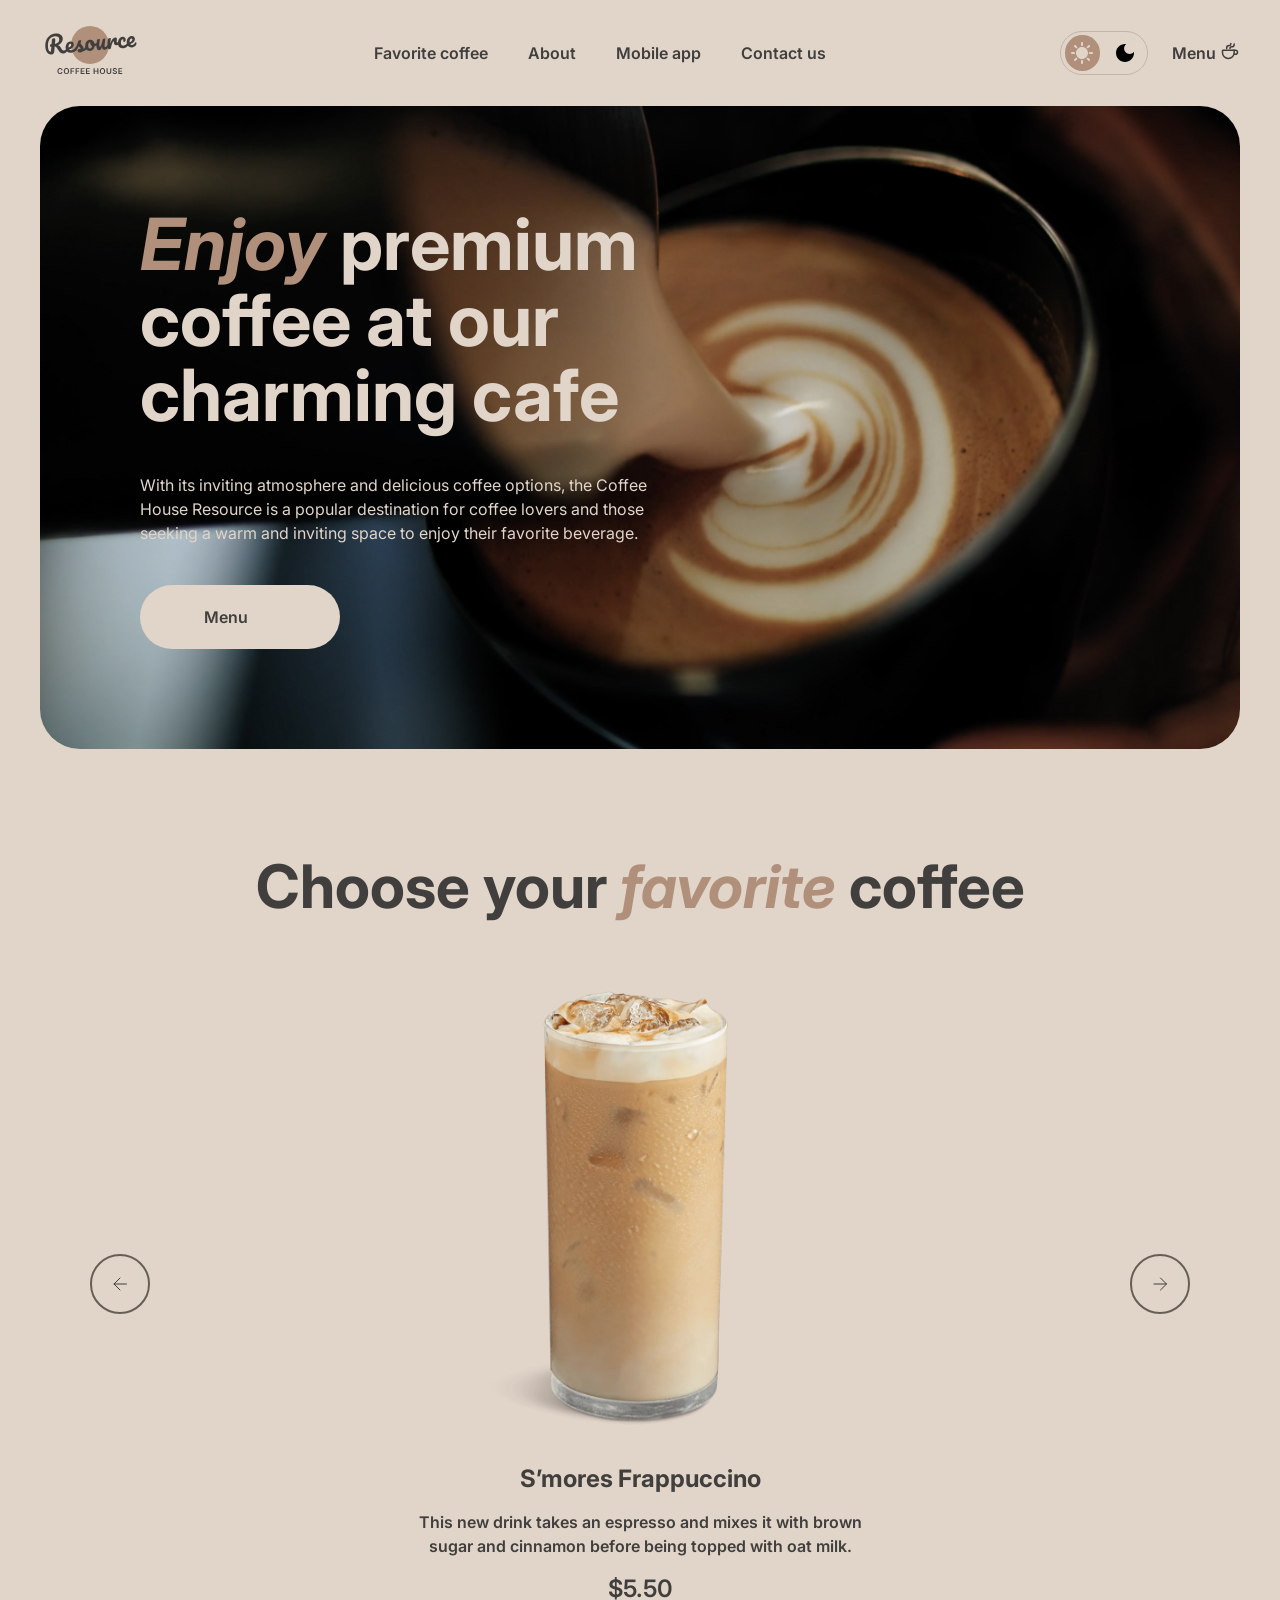
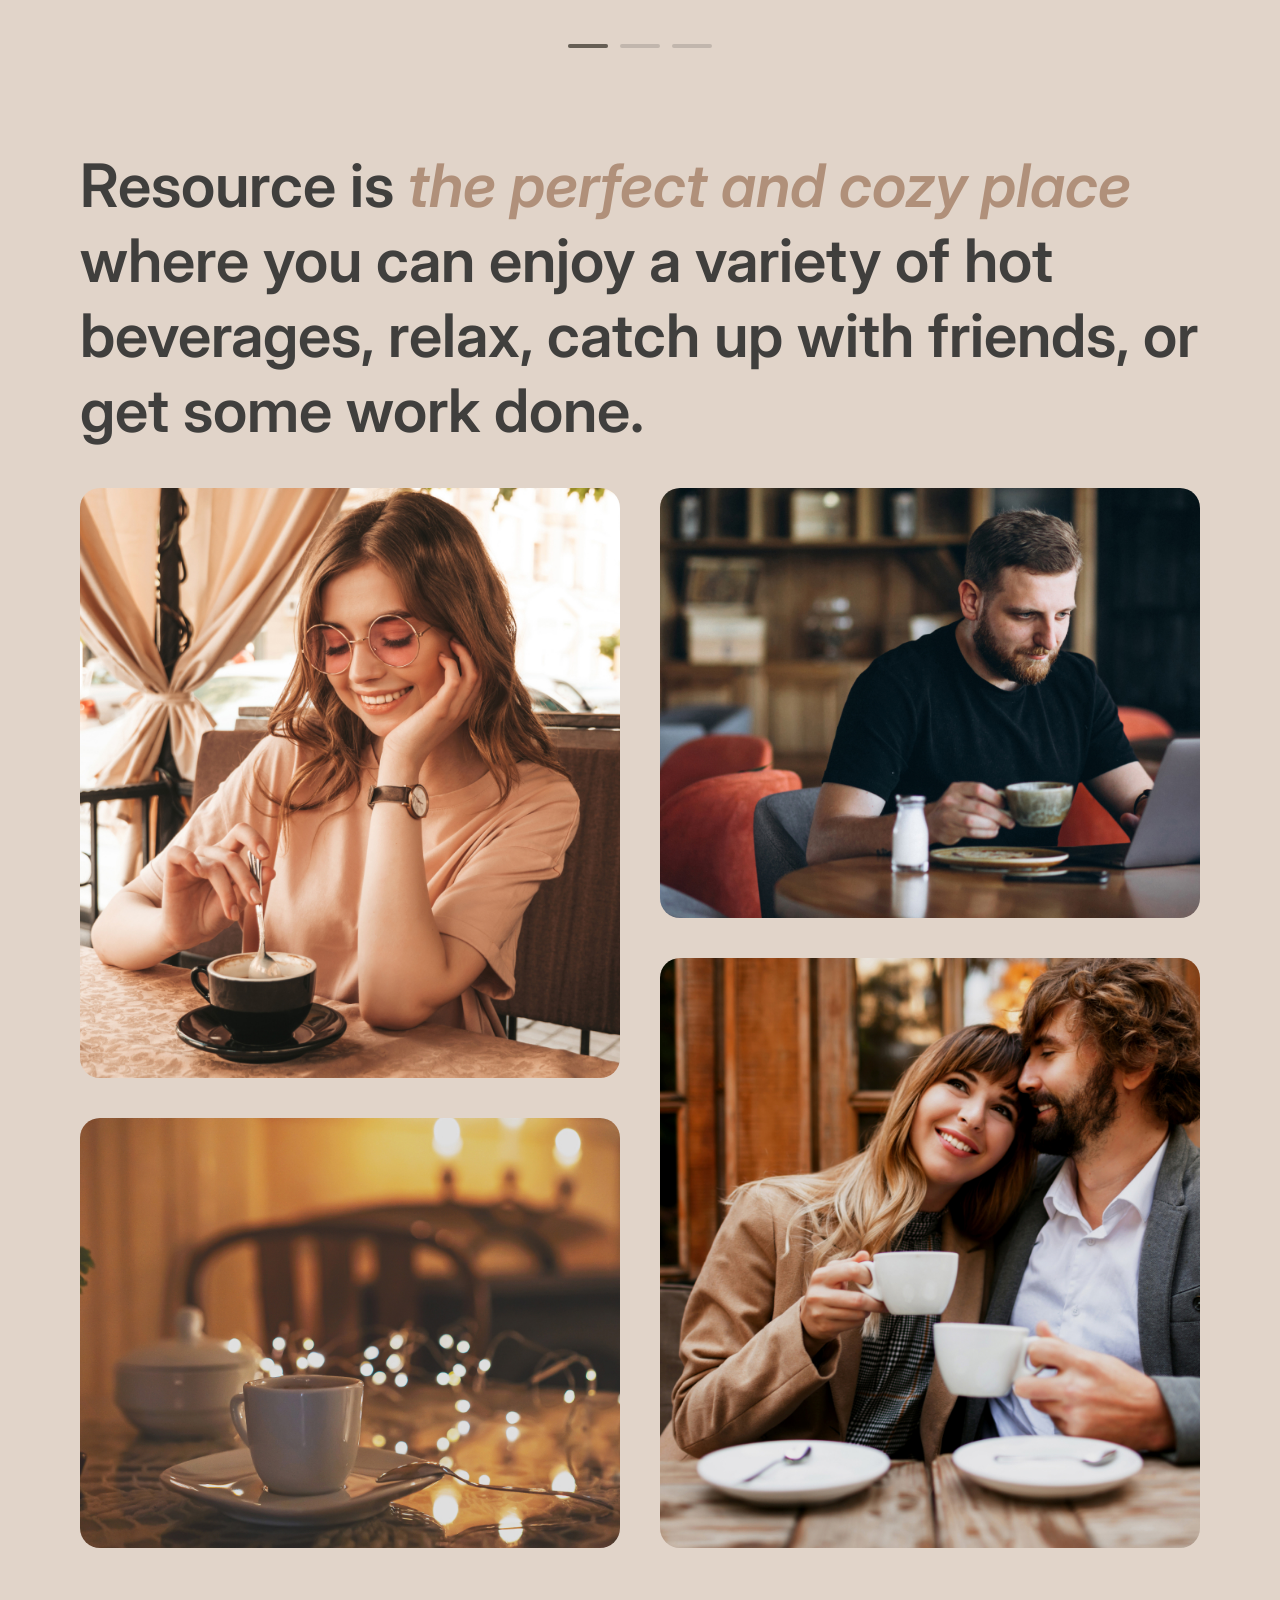
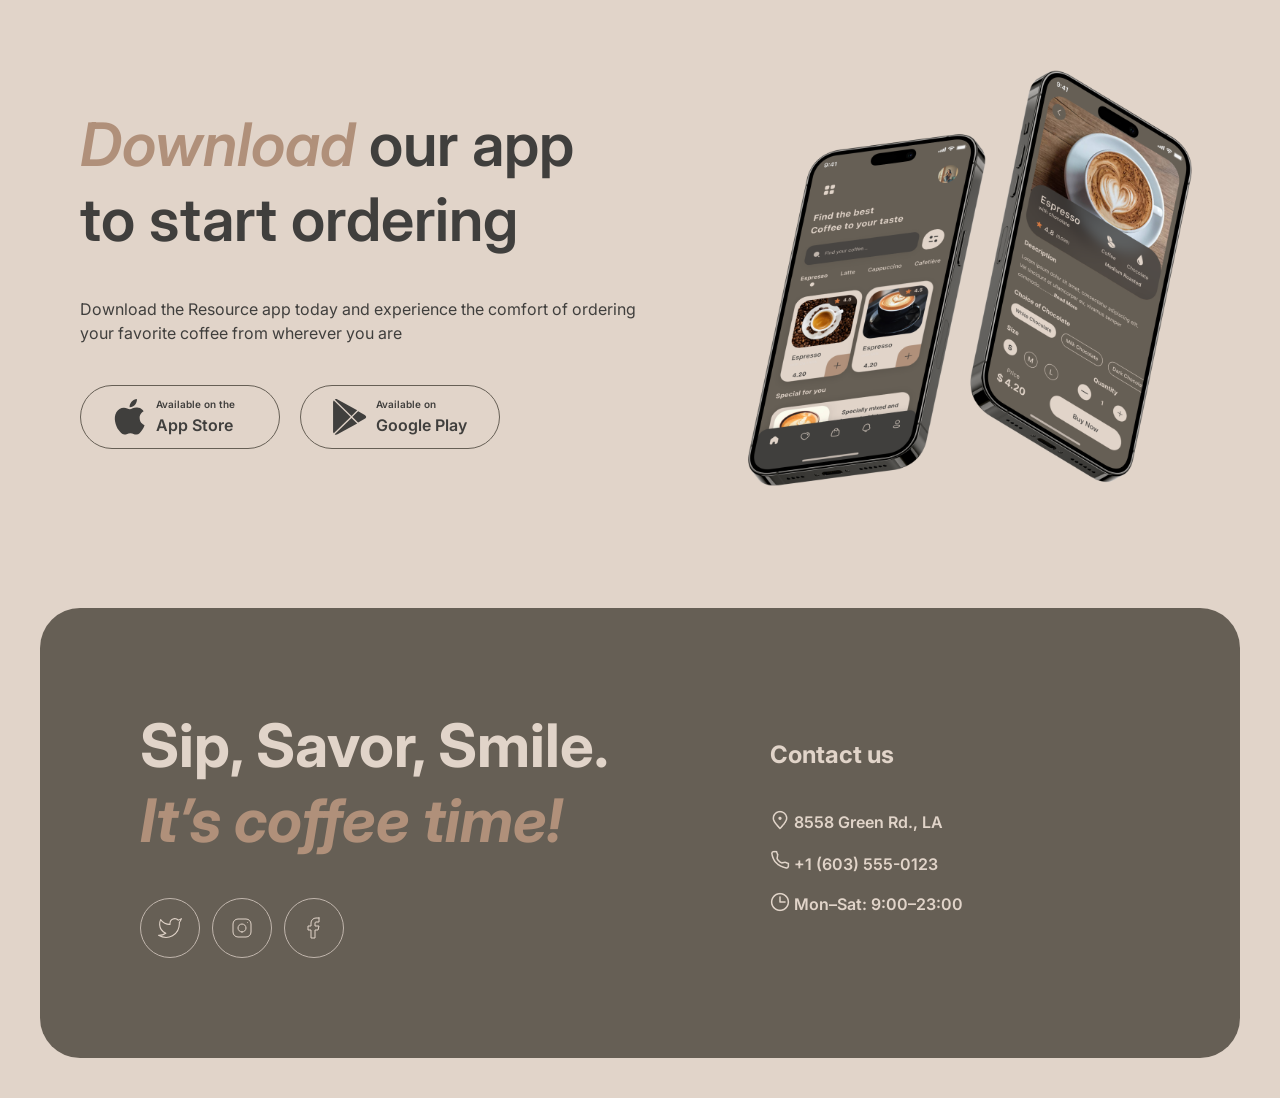
==== commit a976bf1c: "feat: add script for slider functionality" ====
--- a/index.html
+++ b/index.html
@@ -282,7 +282,7 @@
                                 </div>
                             </div>
 
-                            <!-- <div class="slider__content">
+                            <div class="slider__content">
                                 <img src="images/coffee-slider-2.png" alt="Caramel Macchiato" width="480" height="480">
                                 
                                 <div class="slider__description">
@@ -315,15 +315,15 @@
                                         $4.50
                                     </p>
                                 </div>
-                            </div> -->
-                        </div>
-
-                        <button class="slider__button slider__button--prev" aria-label="Previous slide">
+                            </div>
+                        </div>
+
+                        <button class="slider__button slider__button--prev" id="button-prev" aria-label="Previous slide">
                             <svg class="slider__icon">
                                 <use href="#icon-arrowLeft"></use>
                             </svg>
                         </button>
-                        <button class="slider__button slider__button--next" aria-label="Next slide">
+                        <button class="slider__button slider__button--next" id="button-next" aria-label="Next slide">
                             <svg class="slider__icon">
                                 <use href="#icon-arrowRight"></use>
                             </svg>
@@ -331,7 +331,7 @@
                     </div>
 
                     <div class="slider-control">
-                        <span class="slider__dot slider__dot--active"></span>
+                        <span class="slider__dot"></span>
                         <span class="slider__dot"></span>
                         <span class="slider__dot"></span>
                     </div>
@@ -462,6 +462,7 @@
     </footer>
 
     <script src="scripts/theme.js"></script>
+    <script src="scripts/scripts.js"></script>
 </body>
 
 </html>
--- a/styles/style.css
+++ b/styles/style.css
@@ -133,6 +133,7 @@
     gap: 10px;
     color: var(--text-inverse);
     background-color: var(--text-accent);
+    cursor: pointer;
 }
 
 [data-theme="dark"] .theme-switch__light {
@@ -147,6 +148,7 @@
     gap: 10px;
     color: var(--text-inverse);
     background-color: transparent;
+    cursor: pointer;
 }
 
 [data-theme="light"] .theme-switch__dark {
@@ -158,6 +160,7 @@
     border: none;
     border-radius: 100px;
     background-color: transparent;
+    cursor: pointer;
 }
 
 [data-theme="dark"] .theme-switch__dark {
@@ -170,6 +173,7 @@
     border-radius: 100px;
     background-color: var(--text-accent);
     color: var(--text-inverse);
+    cursor: pointer;
 }
 
 [data-theme="light"] .theme-switch__dark:hover {
@@ -205,6 +209,7 @@
     border-radius: 100px;
     background-color: transparent;
     color: var(--text-primary);
+    cursor: pointer;
 }
 
 .header__icon--menu {
@@ -314,10 +319,14 @@
 }
 
 .slider__row {
+    display: flex;
     max-width: 1152px;
+    width: 100%;
+    overflow: hidden;
 }
 
 .slider__content {
+    position: relative;
     width: 100%;
     max-width: 480px;
     margin: 0 auto;
@@ -325,6 +334,24 @@
     flex-direction: column;
     align-items: center;
     gap: 20px;
+}
+
+@keyframes slide-in {
+    from {
+        transform: translateX(-200%);
+    }
+    to {
+        transform: translateX(0%);
+    }
+}
+
+@keyframes slide-out {
+    from {
+        transform: translateX(0%);
+    }
+    to {
+        transform: translateX(200%);
+    }
 }
 
 .slider__description {
@@ -369,6 +396,7 @@
     border-radius: 50%;
     color: var(--text-primary);
     border: 2px solid var(--border-inverse);
+    cursor: pointer;
     transition: all 0.5s ease-out;
 }
 
@@ -397,16 +425,38 @@
 }
 
 .slider__dot {
+    position: relative;
     width: 40px;
     height: 4px;
     background-color: var(--border-primary);
     border-radius: 100px;
+    overflow: hidden;
     cursor: pointer;
     transition: all 0.3s ease;
 }
 
-.slider__dot.slider__dot--active {
+@keyframes dot-loading {
+    0% {
+        transform: scaleX(0);
+        opacity: 1;
+    }
+
+    100% {
+        transform: scaleX(1);
+        opacity: 1;
+    }
+}
+
+.slider__dot.slider__dot--active::before {
     background-color: var(--bg-container);
+    content: '';
+    position: absolute;
+    top: 0;
+    left: 0;
+    width: 100%;
+    height: 100%;
+    transform-origin: left center;
+    animation: dot-loading 5.5s linear infinite;
 }
 
 .about {
@@ -431,6 +481,7 @@
     gap: 40px;
     flex-wrap: nowrap;
     justify-content: center;
+    cursor: pointer;
 }
 
 .about__column {
@@ -660,10 +711,12 @@
 .contact__item {
     display: flex;
     gap: 4px;
+    cursor: pointer;
     transition: all 0.5s ease-out;
 }
 
 .contact__item:hover {
+    box-sizing: border-box;
     border-bottom: 2px solid var(--text-inverse);
 }
 
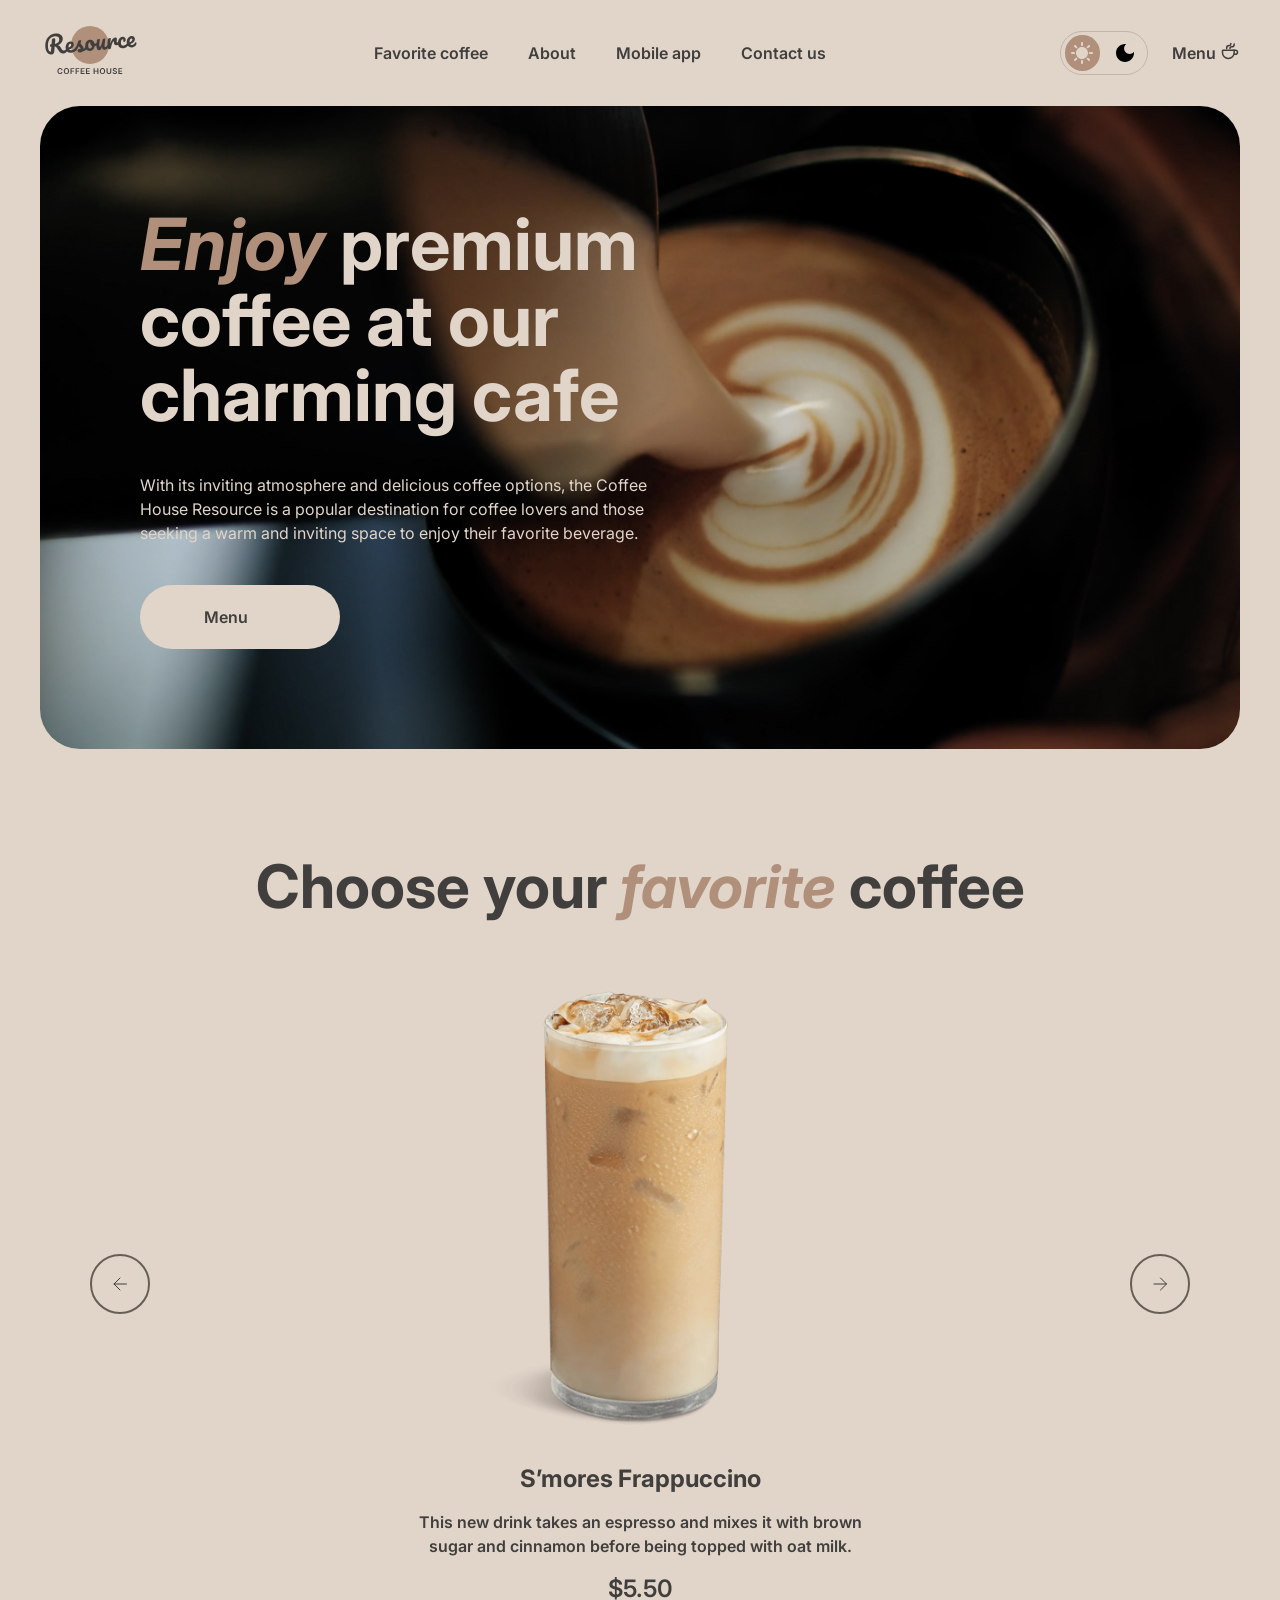
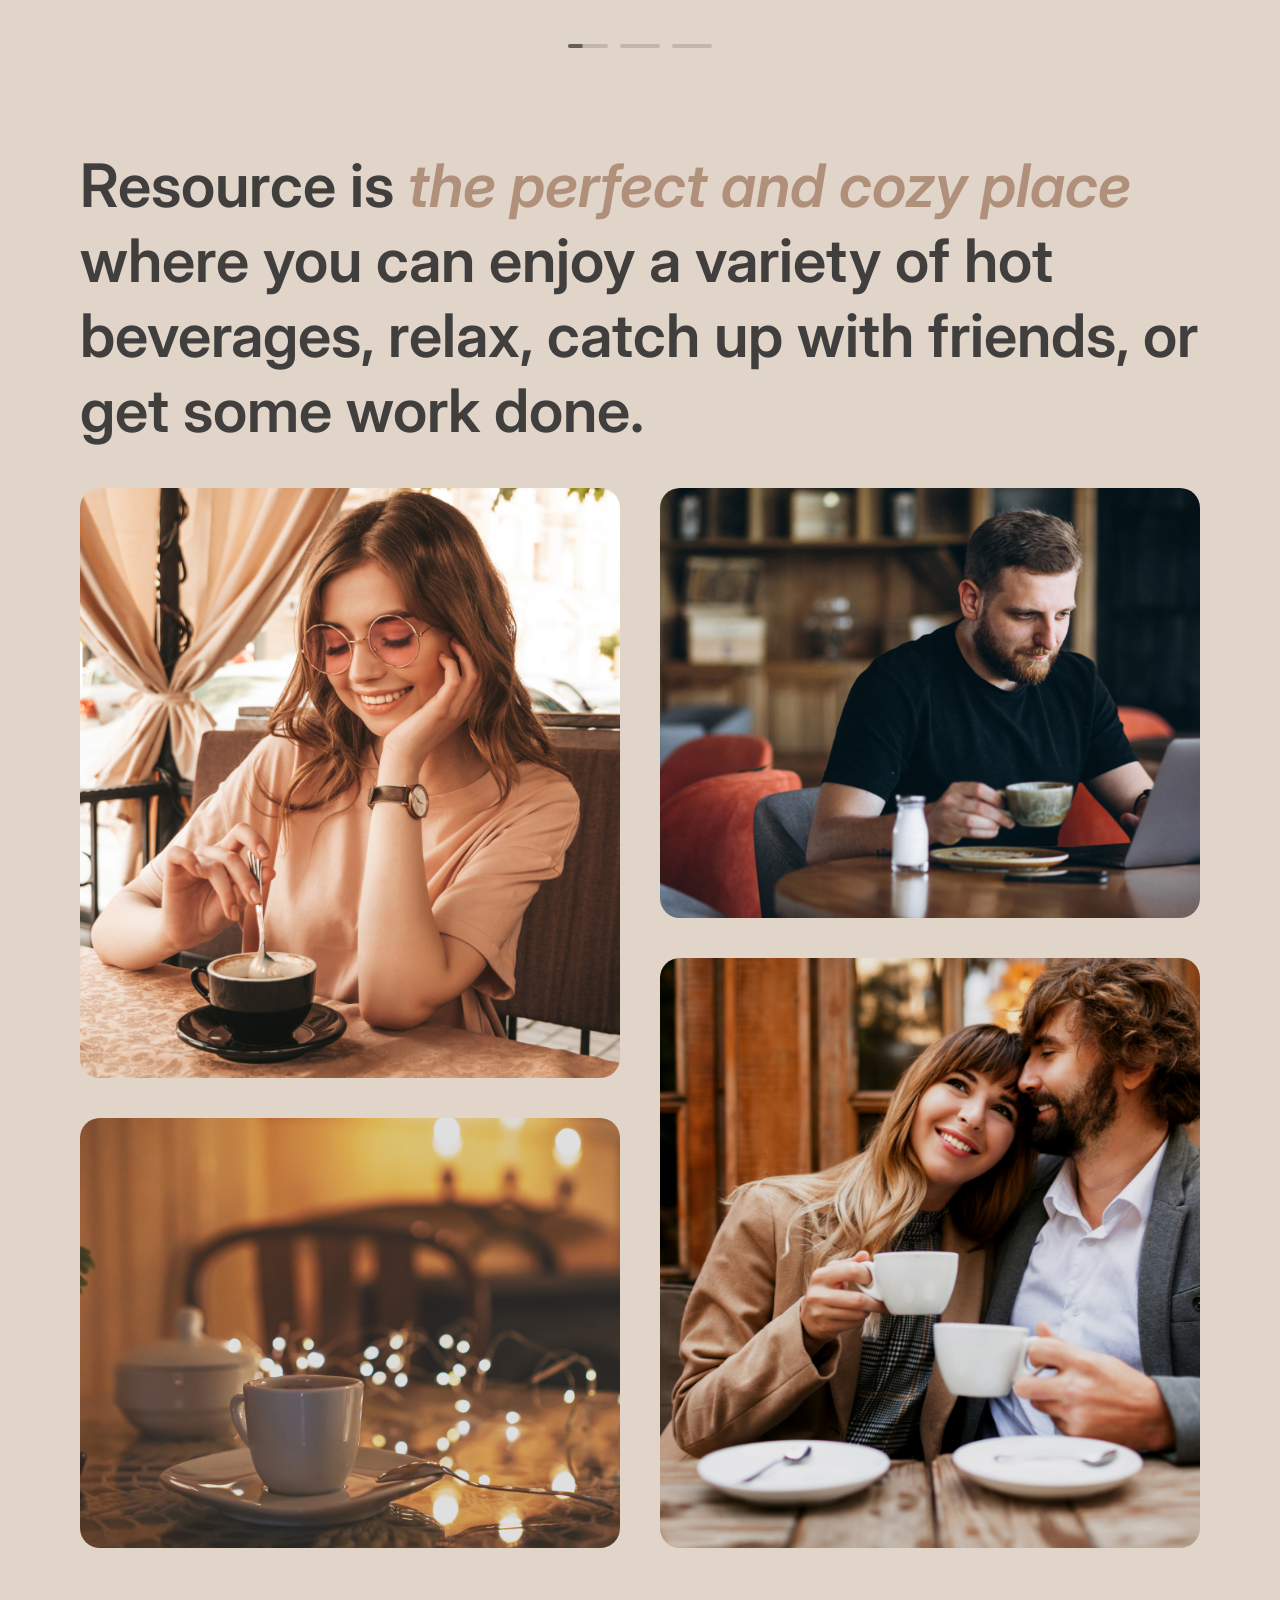
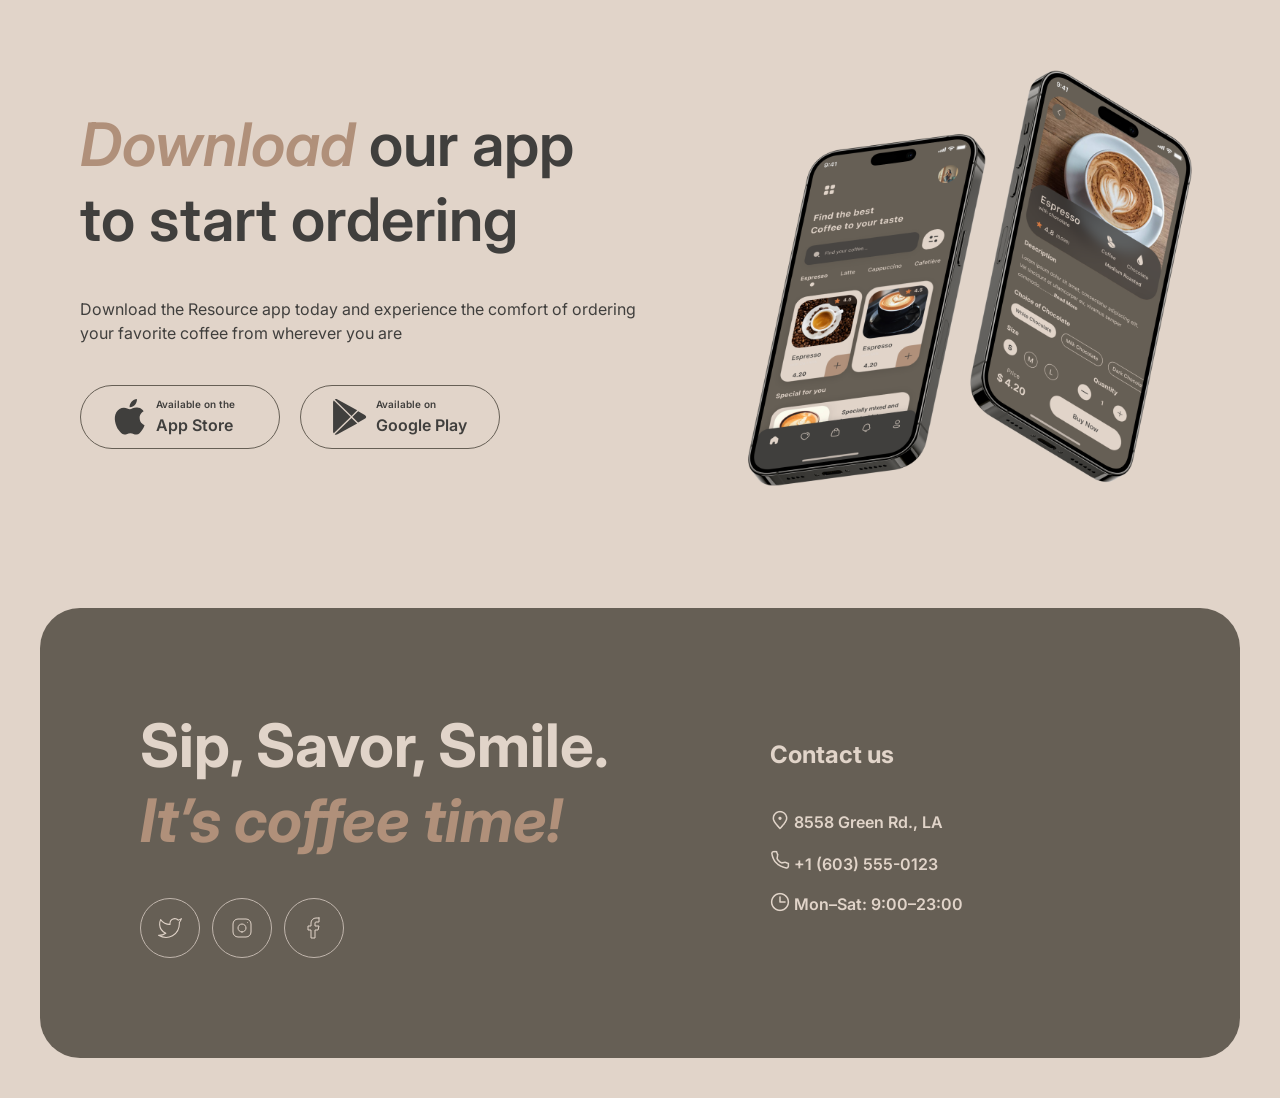
==== commit 5dd46937: "feat: add favicon" ====
--- a/index.html
+++ b/index.html
@@ -5,6 +5,7 @@
     <meta charset="UTF-8">
     <meta name="viewport" content="width=device-width, initial-scale=1.0">
     <title>Coffee House</title>
+    <link rel="icon" href="images/favicons/cafe.ico" type="image/x-icon">
     <link
         href="https://fonts.googleapis.com/css2?family=Inter:ital,opsz,wght@0,14..32,100..900;1,14..32,100..900&display=swap"
         rel="stylesheet">
@@ -284,14 +285,14 @@
 
                             <div class="slider__content">
                                 <img src="images/coffee-slider-2.png" alt="Caramel Macchiato" width="480" height="480">
-                                
+
                                 <div class="slider__description">
                                     <h3 class="slider__title">
                                         Caramel Macchiato
                                     </h3>
                                     <p class="slider__text">
-                                        Fragrant and unique classic espresso with 
-                                        rich caramel-peanut syrup, 
+                                        Fragrant and unique classic espresso with
+                                        rich caramel-peanut syrup,
                                         with cream under whipped thick foam.
                                     </p>
                                     <p class="slider__cost">
@@ -302,13 +303,13 @@
 
                             <div class="slider__content">
                                 <img src="images/coffee-slider-3.png" alt="Ice coffee" width="480" height="480">
-                                
+
                                 <div class="slider__description">
                                     <h3 class="slider__title">
                                         Ice coffee
                                     </h3>
                                     <p class="slider__text">
-                                        A popular summer drink that tones and invigorates. 
+                                        A popular summer drink that tones and invigorates.
                                         Prepared from coffee, milk and ice.
                                     </p>
                                     <p class="slider__cost">
@@ -318,7 +319,8 @@
                             </div>
                         </div>
 
-                        <button class="slider__button slider__button--prev" id="button-prev" aria-label="Previous slide">
+                        <button class="slider__button slider__button--prev" id="button-prev"
+                            aria-label="Previous slide">
                             <svg class="slider__icon">
                                 <use href="#icon-arrowLeft"></use>
                             </svg>
--- a/styles/style.css
+++ b/styles/style.css
@@ -319,39 +319,34 @@
 }
 
 .slider__row {
-    display: flex;
+    position: relative;
     max-width: 1152px;
     width: 100%;
+    height: 640px;
     overflow: hidden;
 }
 
 .slider__content {
-    position: relative;
+    position: absolute;
+    top: 50%;
+    left: 50%;
+    transform: translate(-50%, -50%);
     width: 100%;
     max-width: 480px;
-    margin: 0 auto;
-    display: flex;
-    flex-direction: column;
-    align-items: center;
+    display: flex;
+    flex-direction: column;
+    align-items: center;
+    justify-content: center;
     gap: 20px;
-}
-
-@keyframes slide-in {
-    from {
-        transform: translateX(-200%);
-    }
-    to {
-        transform: translateX(0%);
-    }
-}
-
-@keyframes slide-out {
-    from {
-        transform: translateX(0%);
-    }
-    to {
-        transform: translateX(200%);
-    }
+    opacity: 0;
+    visibility: visible;
+    transition: opacity 0.6s ease, visibility 0s;
+    pointer-events: none;
+}
+
+.slider__content.active {
+    opacity: 1;
+    pointer-events: auto;
 }
 
 .slider__description {
@@ -432,31 +427,26 @@
     border-radius: 100px;
     overflow: hidden;
     cursor: pointer;
-    transition: all 0.3s ease;
-}
-
-@keyframes dot-loading {
-    0% {
-        transform: scaleX(0);
-        opacity: 1;
-    }
-
-    100% {
-        transform: scaleX(1);
-        opacity: 1;
-    }
-}
-
-.slider__dot.slider__dot--active::before {
+    transition: background-color 0.3s ease;
+}
+
+.slider__dot:hover {
     background-color: var(--bg-container);
+}
+
+.slider__dot::before {
     content: '';
     position: absolute;
-    top: 0;
-    left: 0;
-    width: 100%;
-    height: 100%;
+    inset: 0;
+    background-color: var(--bg-container);
     transform-origin: left center;
-    animation: dot-loading 5.5s linear infinite;
+    transform: scaleX(var(--dot-progress, 0));
+    opacity: 0;
+    transition: opacity 0.3s ease;
+}
+
+.slider__dot.slider__dot--active::before {
+    opacity: 1;
 }
 
 .about {
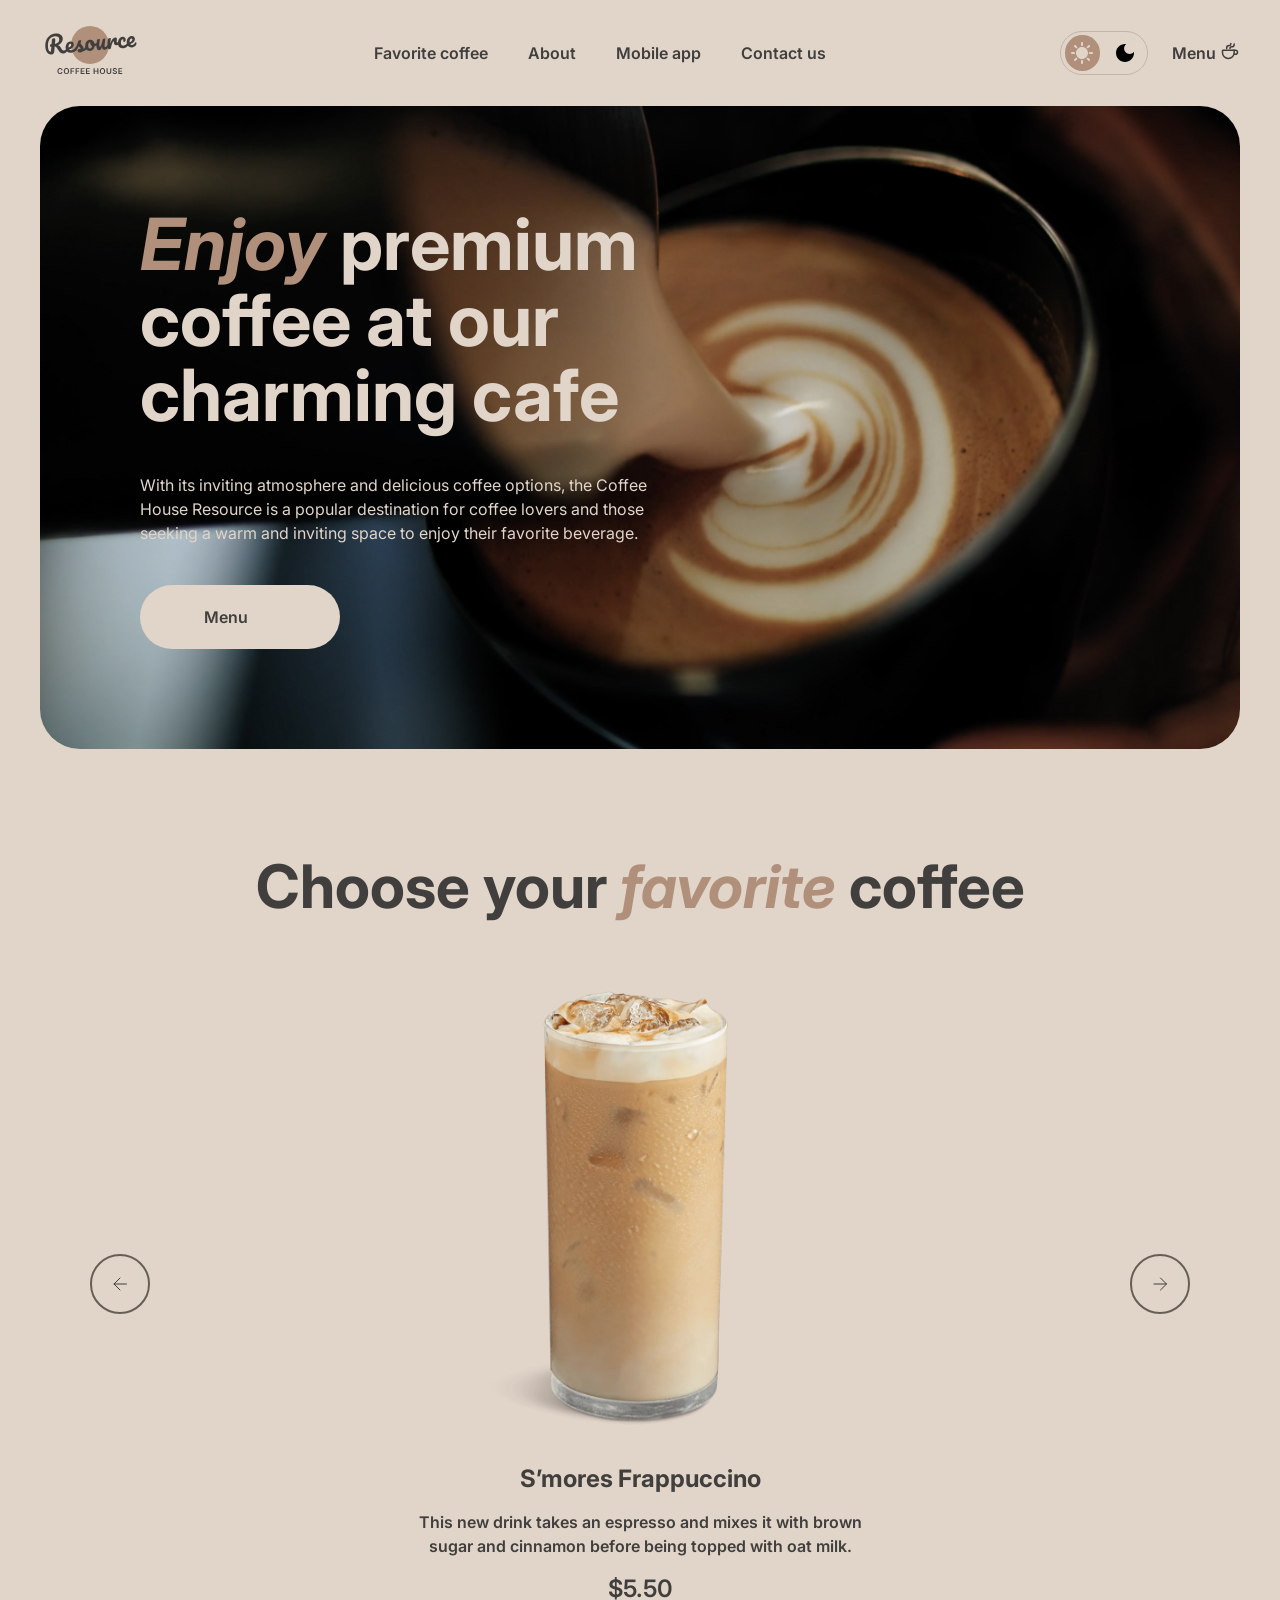
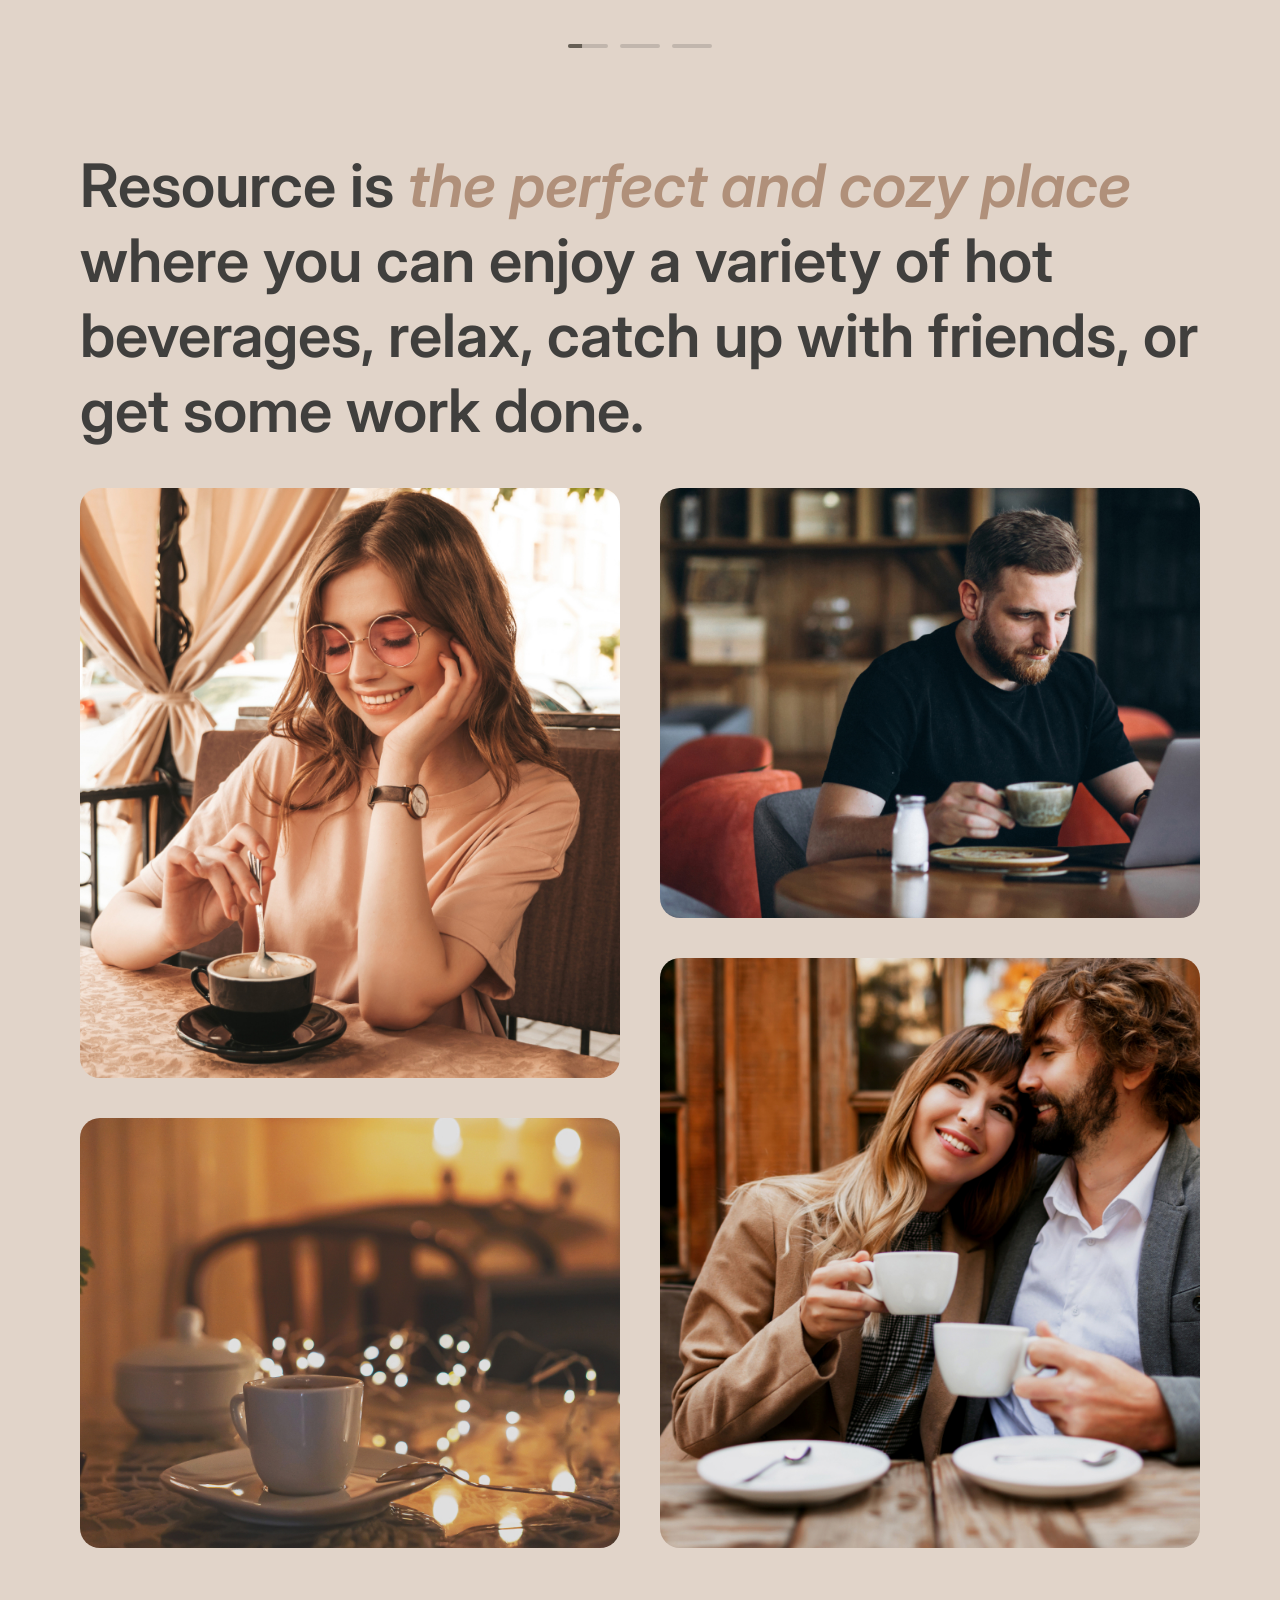
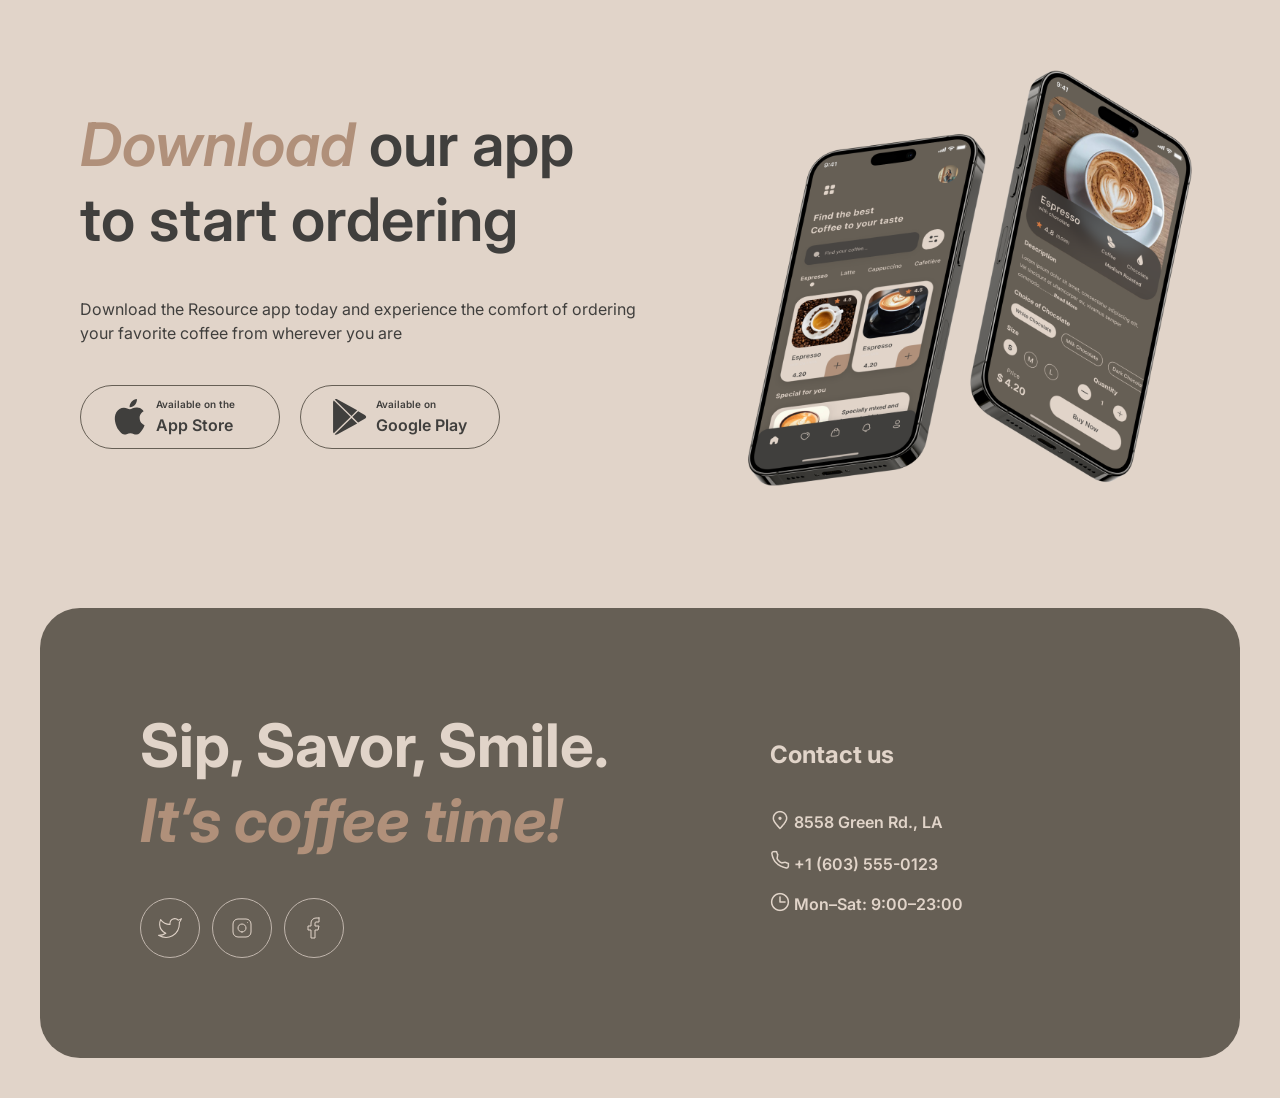
==== commit 250fee6b: "fix(slider): polish dot styles, fix tap highlight and sticky hover" ====
--- a/index.html
+++ b/index.html
@@ -333,9 +333,9 @@
                     </div>
 
                     <div class="slider-control">
-                        <span class="slider__dot"></span>
-                        <span class="slider__dot"></span>
-                        <span class="slider__dot"></span>
+                        <button class="slider__dot" type="button" ontouchstart="" aria-label="Slide 1"></button>
+                        <button class="slider__dot" type="button" ontouchstart="" aria-label="Slide 2"></button>
+                        <button class="slider__dot" type="button" ontouchstart="" aria-label="Slide 3"></button>
                     </div>
                 </div>
             </div>
--- a/styles/style.css
+++ b/styles/style.css
@@ -324,6 +324,8 @@
     width: 100%;
     height: 640px;
     overflow: hidden;
+    -webkit-touch-callout: none;
+    touch-action: pan-y;
 }
 
 .slider__content {
@@ -342,6 +344,7 @@
     visibility: visible;
     transition: opacity 0.6s ease, visibility 0s;
     pointer-events: none;
+    touch-action: pan-y;
 }
 
 .slider__content.active {
@@ -353,6 +356,7 @@
     width: 100%;
     max-width: 480px;
     margin: 0 auto;
+    touch-action: pan-y;
 }
 
 .slider__content img {
@@ -361,6 +365,11 @@
     height: auto;
     display: block;
     margin: 0 auto;
+    -webkit-user-drag: none;
+    -webkit-touch-callout: none;
+    user-select: none;
+    pointer-events: none;
+    touch-action: pan-y;
 }
 
 .slider__title {
@@ -417,21 +426,41 @@
     display: flex;
     justify-content: center;
     gap: 12px;
+    -webkit-tap-highlight-color: transparent;
 }
 
 .slider__dot {
+    appearance: none;
+    -webkit-appearance: none;
+    border: none;
+    padding: 0;
+    background-color: var(--border-primary);
     position: relative;
     width: 40px;
     height: 4px;
-    background-color: var(--border-primary);
     border-radius: 100px;
     overflow: hidden;
     cursor: pointer;
     transition: background-color 0.3s ease;
-}
-
-.slider__dot:hover {
-    background-color: var(--bg-container);
+    -webkit-tap-highlight-color: transparent;
+    -webkit-touch-callout: none;
+    user-select: none;
+    touch-action: manipulation;
+}
+
+@media (hover: hover) and (pointer: fine) {
+    .slider__dot:not(.slider__dot--active):hover {
+        background-color: var(--bg-container);
+    }
+}
+
+.slider__dot:focus {
+    outline: none;
+}
+
+.slider__dot:focus-visible {
+    outline: 2px solid var(--bg-container);
+    outline-offset: 2px;
 }
 
 .slider__dot::before {
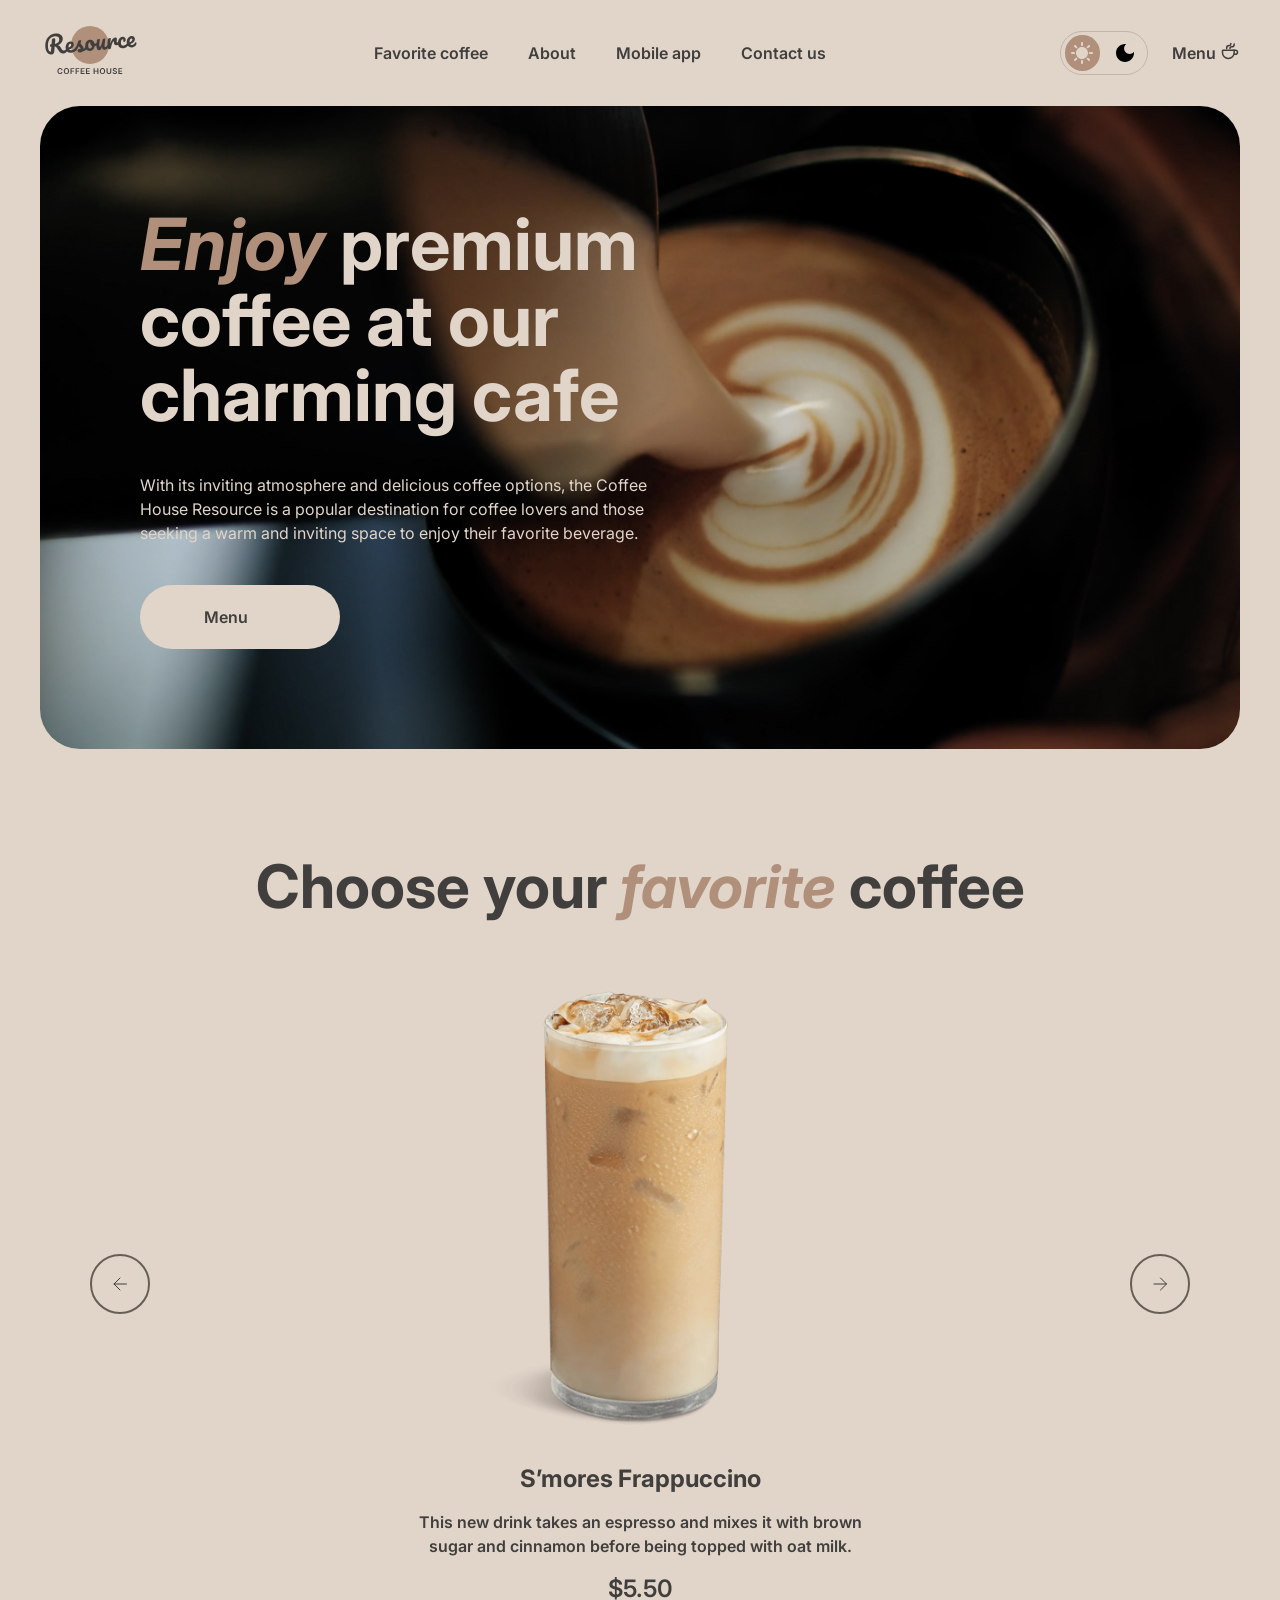
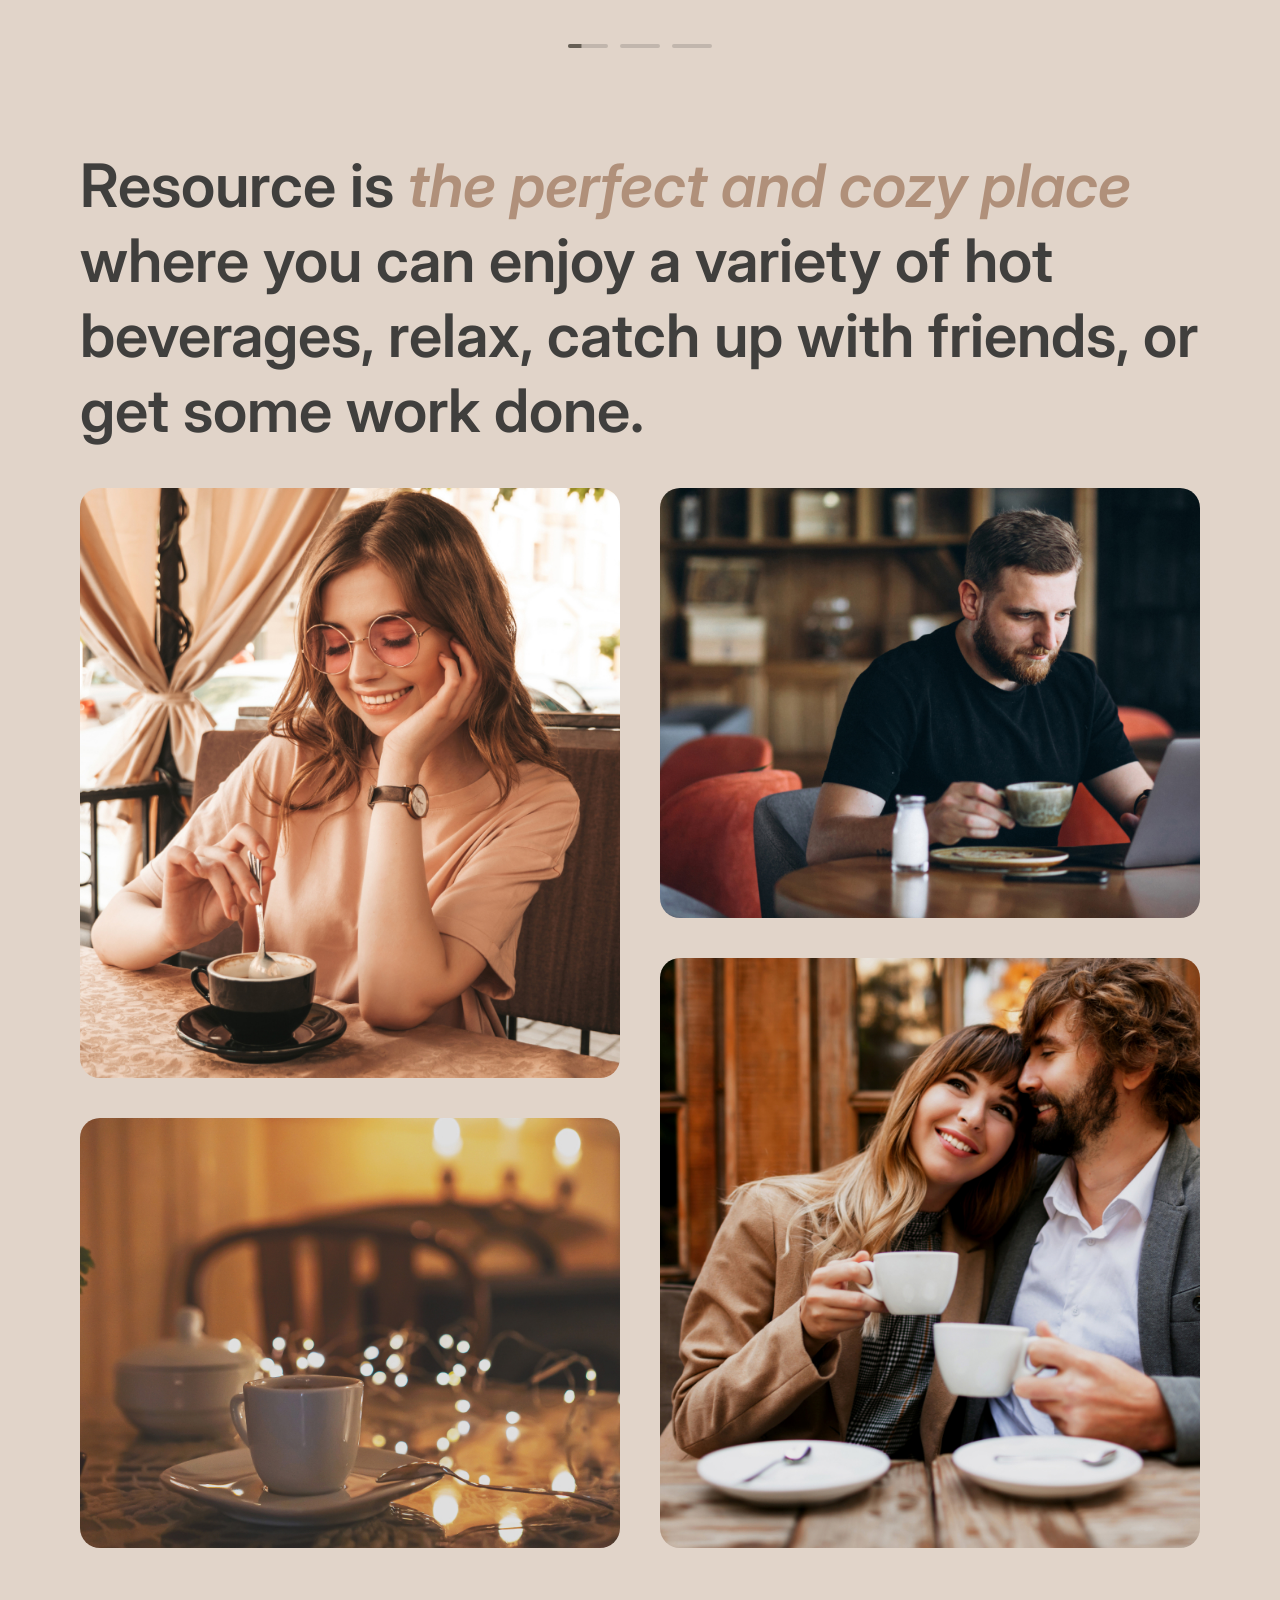
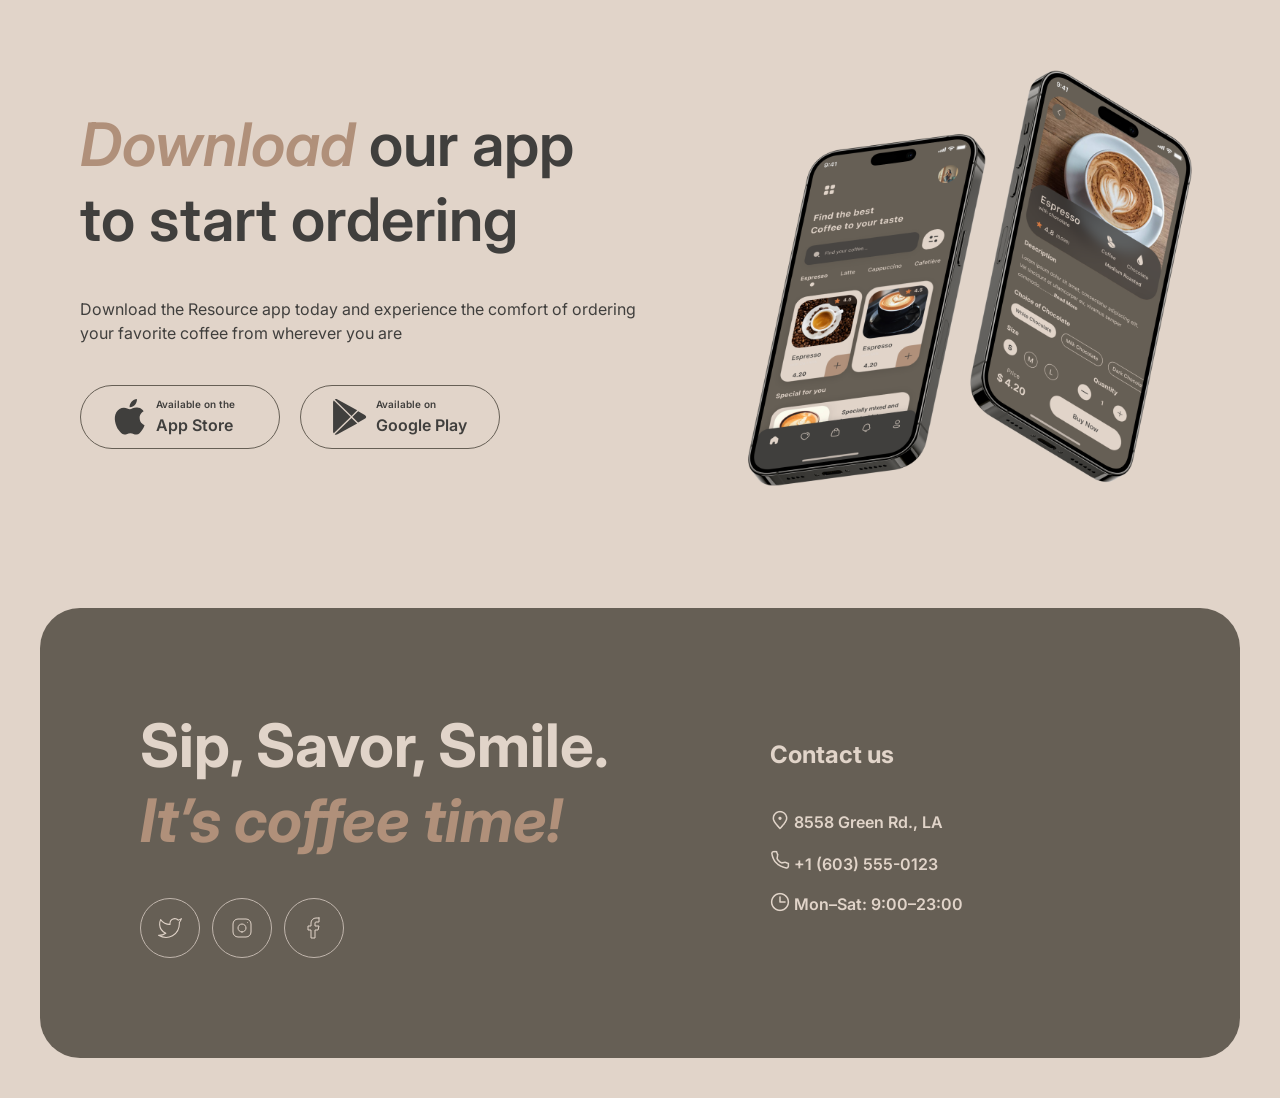
==== commit f556e765: "refactor: rename script.js to slider.js" ====
--- a/index.html
+++ b/index.html
@@ -464,7 +464,7 @@
     </footer>
 
     <script src="scripts/theme.js"></script>
-    <script src="scripts/scripts.js"></script>
+    <script src="scripts/slider.js"></script>
 </body>
 
 </html>
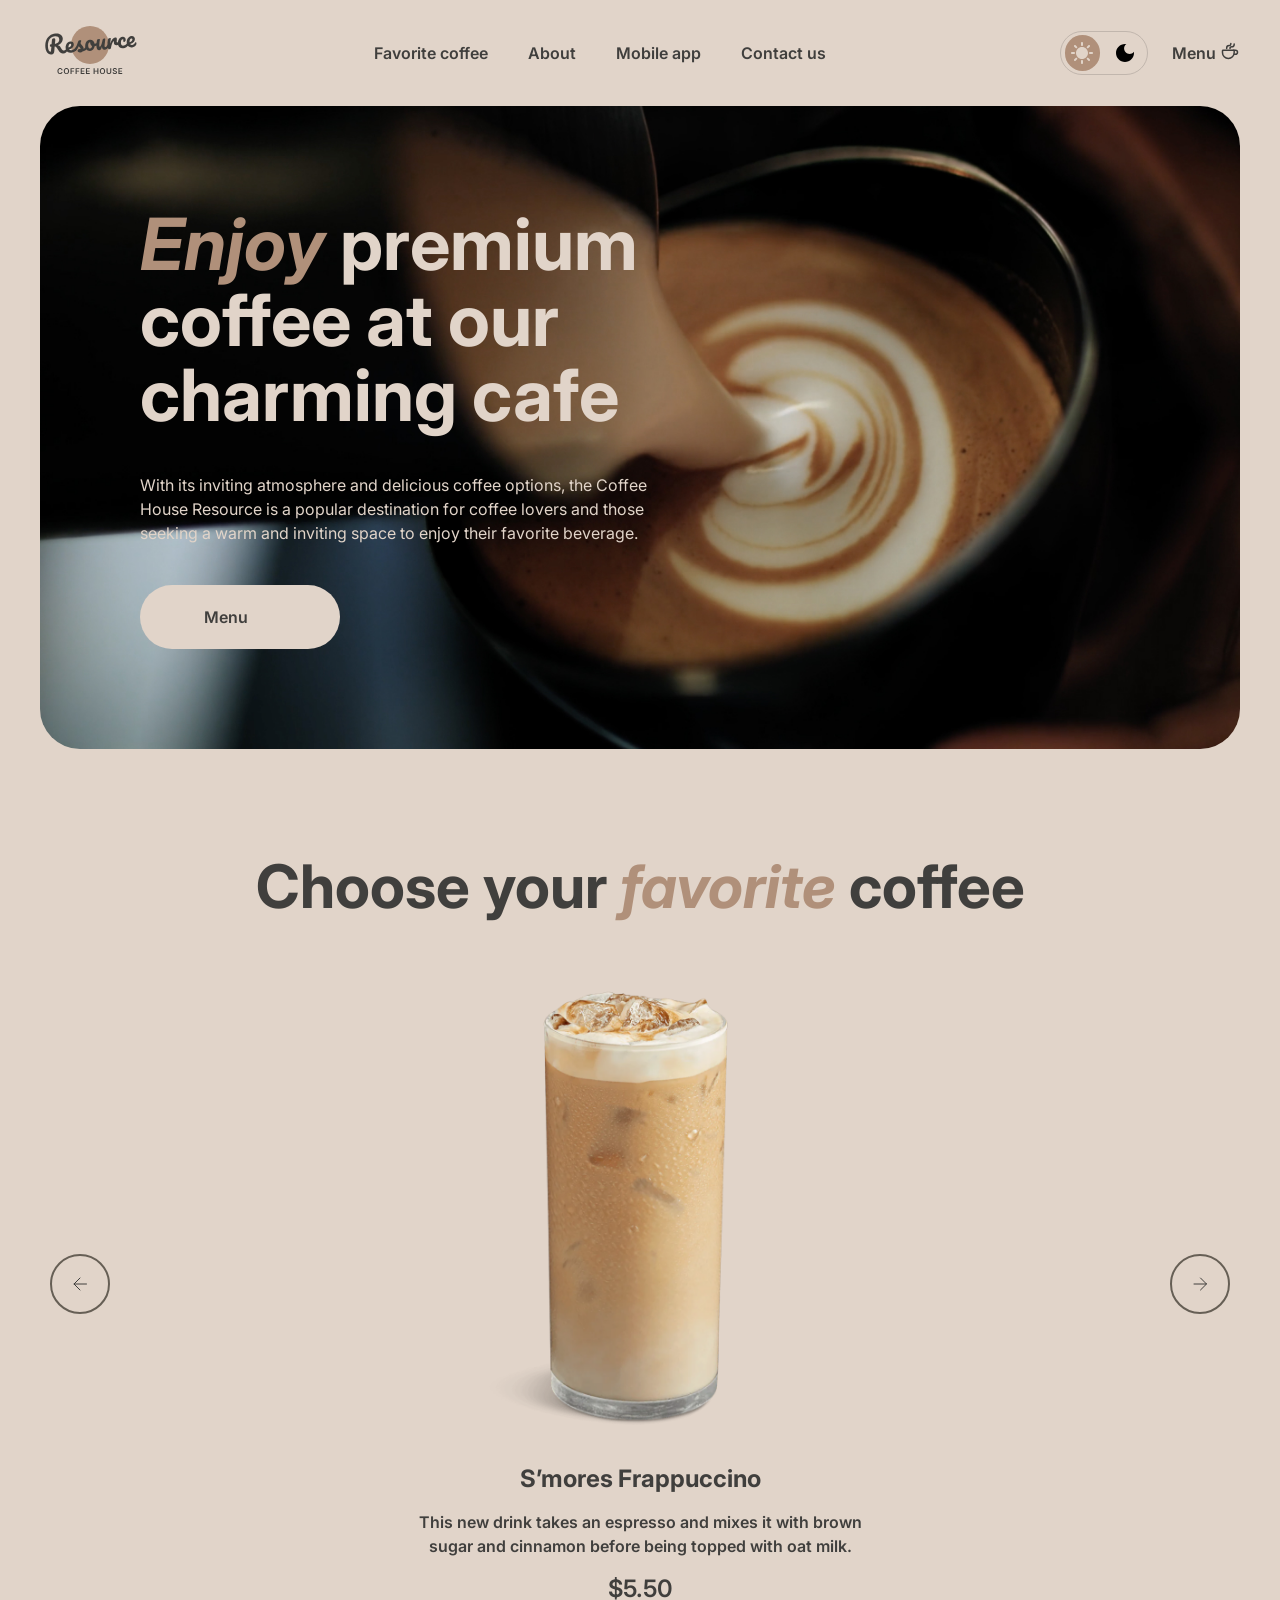
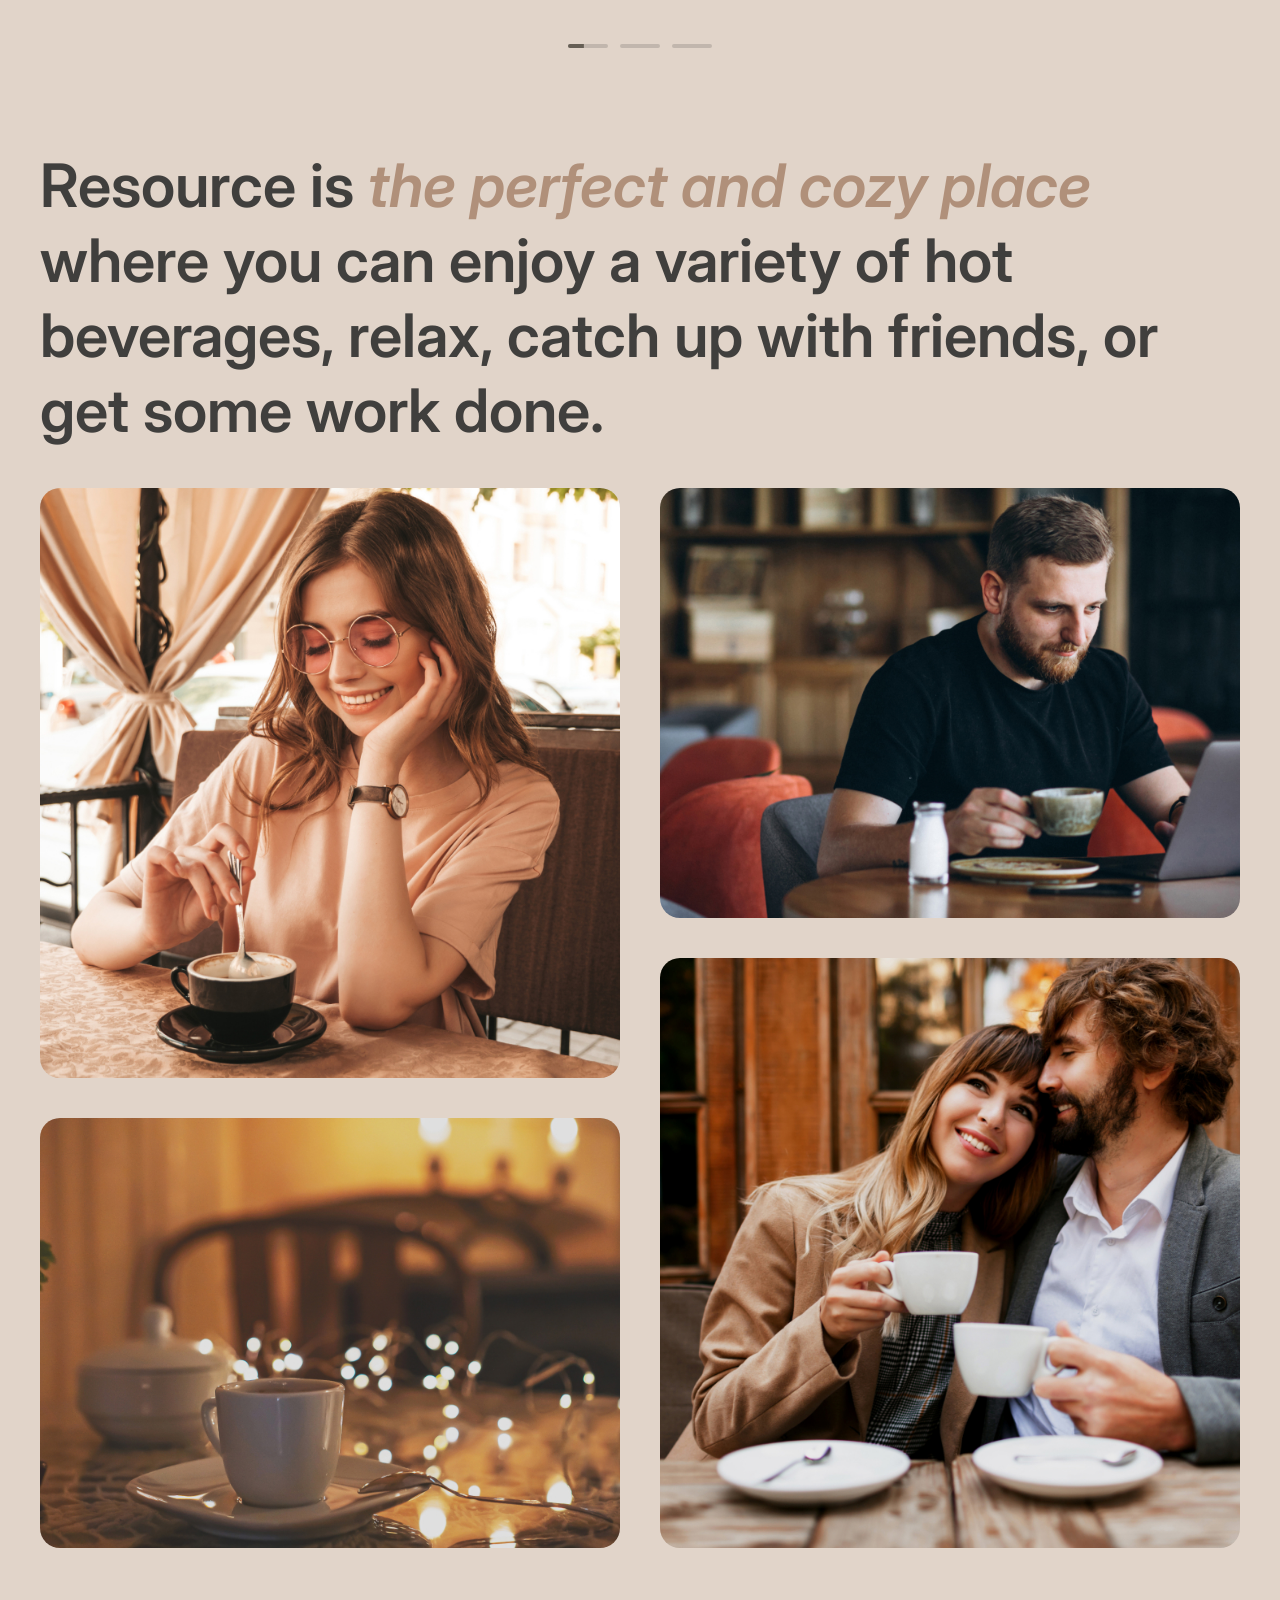
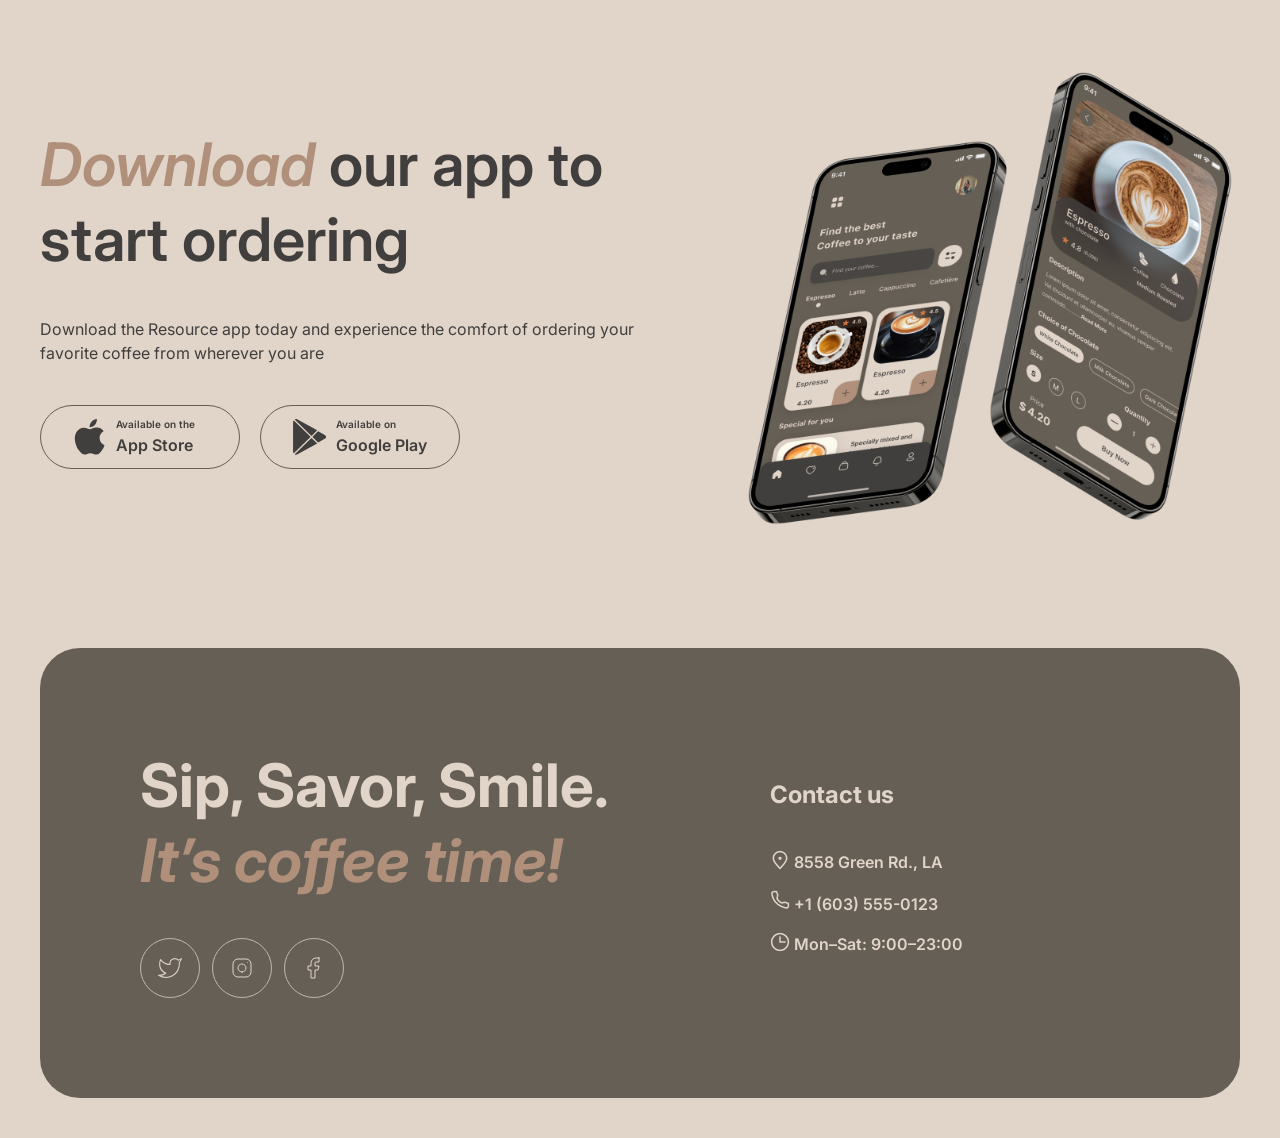
==== commit b1044327: "feat: add burger menu" ====
--- a/index.html
+++ b/index.html
@@ -165,10 +165,17 @@
                 stroke-linejoin="round" />
         </symbol>
 
-        <symbol id="icon-burgerMenu" viewBox="0 0 18 10" fill="none">
+        <symbol id="icon-openBurgerMenu" viewBox="0 0 18 10" fill="none">
             <path d="M0.75 0.75H16.75" stroke="currentColor" stroke-width="1.5" stroke-linecap="round"
                 stroke-linejoin="round" />
             <path d="M0.75 8.75H16.75" stroke="currentColor" stroke-width="1.5" stroke-linecap="round"
+                stroke-linejoin="round" />
+        </symbol>
+
+        <symbol id="icon-closeBurgerMenu" viewBox="0 0 13 13" fill="none">
+            <path d="M0.75 0.75L12.0637 12.0637" stroke="currentColor" stroke-width="1.5" stroke-linecap="round"
+                stroke-linejoin="round" />
+            <path d="M0.75 12.0637L12.0637 0.749998" stroke="currentColor" stroke-width="1.5" stroke-linecap="round"
                 stroke-linejoin="round" />
         </symbol>
     </svg>
@@ -180,23 +187,34 @@
                     <use href="#icon-logo"></use>
                 </svg>
             </a>
-
-            <nav class="header__nav">
-                <ul class="header__menu">
-                    <li class="header__menu-item">
-                        <a class="header__menu-link" href="#favorite-coffee">Favorite coffee</a>
-                    </li>
-                    <li class="header__menu-item">
-                        <a class="header__menu-link" href="#about">About</a>
-                    </li>
-                    <li class="header__menu-item">
-                        <a class="header__menu-link" href="#mobile-app">Mobile app</a>
-                    </li>
-                    <li class="header__menu-item">
-                        <a class="header__menu-link" href="#contact">Contact us</a>
-                    </li>
-                </ul>
-            </nav>
+            <div class="header__nav-wrapper">
+                <nav class="header__nav" id="main-menu">
+                    <ul class="header__menu">
+                        <li class="header__menu-item">
+                            <a class="header__menu-link" href="#favorite-coffee">Favorite coffee</a>
+                        </li>
+                        <li class="header__menu-item">
+                            <a class="header__menu-link" href="#about">About</a>
+                        </li>
+                        <li class="header__menu-item">
+                            <a class="header__menu-link" href="#mobile-app">Mobile app</a>
+                        </li>
+                        <li class="header__menu-item">
+                            <a class="header__menu-link" href="#contact">Contact us</a>
+                        </li>
+                    </ul>
+                </nav>
+
+                <div class="coffee-menu">
+                    <a class="header__menu-link" href="./catalog.html">
+                        Menu
+                        <svg class="header__menu-icon">
+                            <use href="#icon-coffeeCup"></use>
+                        </svg>
+                    </a>
+                </div>
+            </div>
+
             <div class="header__actions">
                 <ul class="header__actions-list">
                     <li class="header__actions-item">
@@ -213,7 +231,7 @@
                             </button>
                         </div>
                     </li>
-                    <li class="header__actions-item">
+                    <li class="header__actions-item header__actions-item--coffee-menu">
                         <a class="header__menu-link" href="./catalog.html">
                             Menu
                             <svg class="header__menu-icon">
@@ -224,8 +242,12 @@
                     <li class="header__actions-item header__actions-item--burger-menu">
                         <button class="header__burger-menu" type="button" aria-label="Open menu" aria-expanded="false"
                             aria-controls="main-menu">
-                            <svg class="header__icon header__icon--menu">
-                                <use href="#icon-burgerMenu"></use>
+                            <svg class="header__icon header__icon--open">
+                                <use href="#icon-openBurgerMenu"></use>
+
+                            </svg>
+                            <svg class="header__icon header__icon--close">
+                                <use href="#icon-closeBurgerMenu"></use>
                             </svg>
                         </button>
                     </li>
@@ -464,6 +486,7 @@
     </footer>
 
     <script src="scripts/theme.js"></script>
+    <script src="scripts/burgerMenu.js"></script>
     <script src="scripts/slider.js"></script>
 </body>
 
--- a/styles/style.css
+++ b/styles/style.css
@@ -47,9 +47,8 @@
 }
 
 .container {
-    max-width: 1360px;
-    margin: 20px auto;
-    padding: 0 40px;
+    max-width: 1440px;
+    margin: 0 auto;
 }
 
 .header {
@@ -58,6 +57,7 @@
 
 .container--header {
     display: flex;
+    padding: 20px 40px;
     justify-content: space-between;
     gap: 20px;
     align-items: center;
@@ -71,6 +71,10 @@
     color: var(--text-primary)
 }
 
+.header__nav-wrapper {
+    display: flex;
+}
+
 .header__menu {
     display: flex;
     list-style: none;
@@ -108,6 +112,10 @@
     height: 20px;
 }
 
+.coffee-menu {
+    display: none;
+}
+
 .theme-switch {
     width: 88px;
     height: 44px;
@@ -212,9 +220,8 @@
     cursor: pointer;
 }
 
-.header__icon--menu {
-    width: 18px;
-    height: 8px;
+.header__icon--close {
+    display: none;
 }
 
 .hero {
--- a/styles/media.css
+++ b/styles/media.css
@@ -16,16 +16,92 @@
 
 @media (max-width: 768px) {
 
-    .header__nav {
+    .header__actions-item--burger-menu {
+        display: block;
+    }
+
+    .header__icon--open {
+        width: 18px;
+        height: 8px;
+    }
+
+    .header__icon--close {
+        width: 11.31px;
+        height: 11.31px;
         display: none;
     }
 
+    .header__nav-wrapper {
+        position: fixed;
+        top: 100px;
+        right: -100%;
+        max-width: 768px;
+        width: 100%;
+        height: 100%;
+        background-color: var(--bg-page);
+        padding: 222px 40px;
+        flex-direction: column;
+        align-items: center;
+        gap: 100px;
+        transition: right 0.4s ease;
+        z-index: 100;
+    }
+
+    .header__menu {
+        margin: 0;
+        flex-direction: column;
+        justify-content: center;
+        align-items: center;
+        gap: 60px;
+    }
+
     .header__menu-link {
+        font-size: 32px;
+        line-height: 1.25;
+    }
+
+    .header__actions-item--coffee-menu {
         display: none;
     }
 
-    .header__actions-item--burger-menu {
+    .coffee-menu {
         display: flex;
+        list-style: none;
+        padding-left: 0;
+        margin: 0;
+        gap: 16px;
+        align-items: center;
+        justify-content: center;
+    }
+
+    .header__menu-icon {
+        width: 40px;
+        height: 40px;
+    }
+
+    .header--open .header__nav-wrapper {
+        right: 0;
+    }
+
+    .header--open .header__icon--open {
+        display: none;
+    }
+
+    .header--open::before {
+        opacity: 1;
+        visibility: visible;
+    }
+
+    .header--open .header__icon--close {
+        display: block;
+    }
+
+    body:has(.header--open) {
+        overflow: hidden;
+    }
+
+    .container--header {
+        padding: 20px 40px;
     }
 
     .hero__container {
@@ -50,14 +126,40 @@
         flex-wrap: wrap;
     }
 
-
+    .container--footer {
+        padding: 100px 60px;
+    }
 }
 
 @media (max-width: 640px) {
+
+    .container--header {
+        padding: 20px 16px;
+        margin: 0;
+    }
+
+
+    .header__nav-wrapper {
+        padding: 60px 16px;
+    }
+
+    .hero__container {
+        padding: 60px 16px;
+    }
+
+    .hero,
+    .favorite-coffee,
+    .about,
+    .mobile-app,
+    .footer {
+        padding: 0 16px;
+    }
+
     .hero__title {
         font-size: 42px;
         letter-spacing: 1.15;
     }
+
 
     .favorite-coffee__title,
     .about__title,
@@ -79,16 +181,6 @@
 
 @media (max-width: 460px) {
 
-    .favorite-coffee,
-    .about,
-    .mobile-app {
-        padding: 0;
-    }
-
-    .container {
-        padding: 0 16px;
-    }
-
     .hero__container {
         padding: 60px 16px;
     }
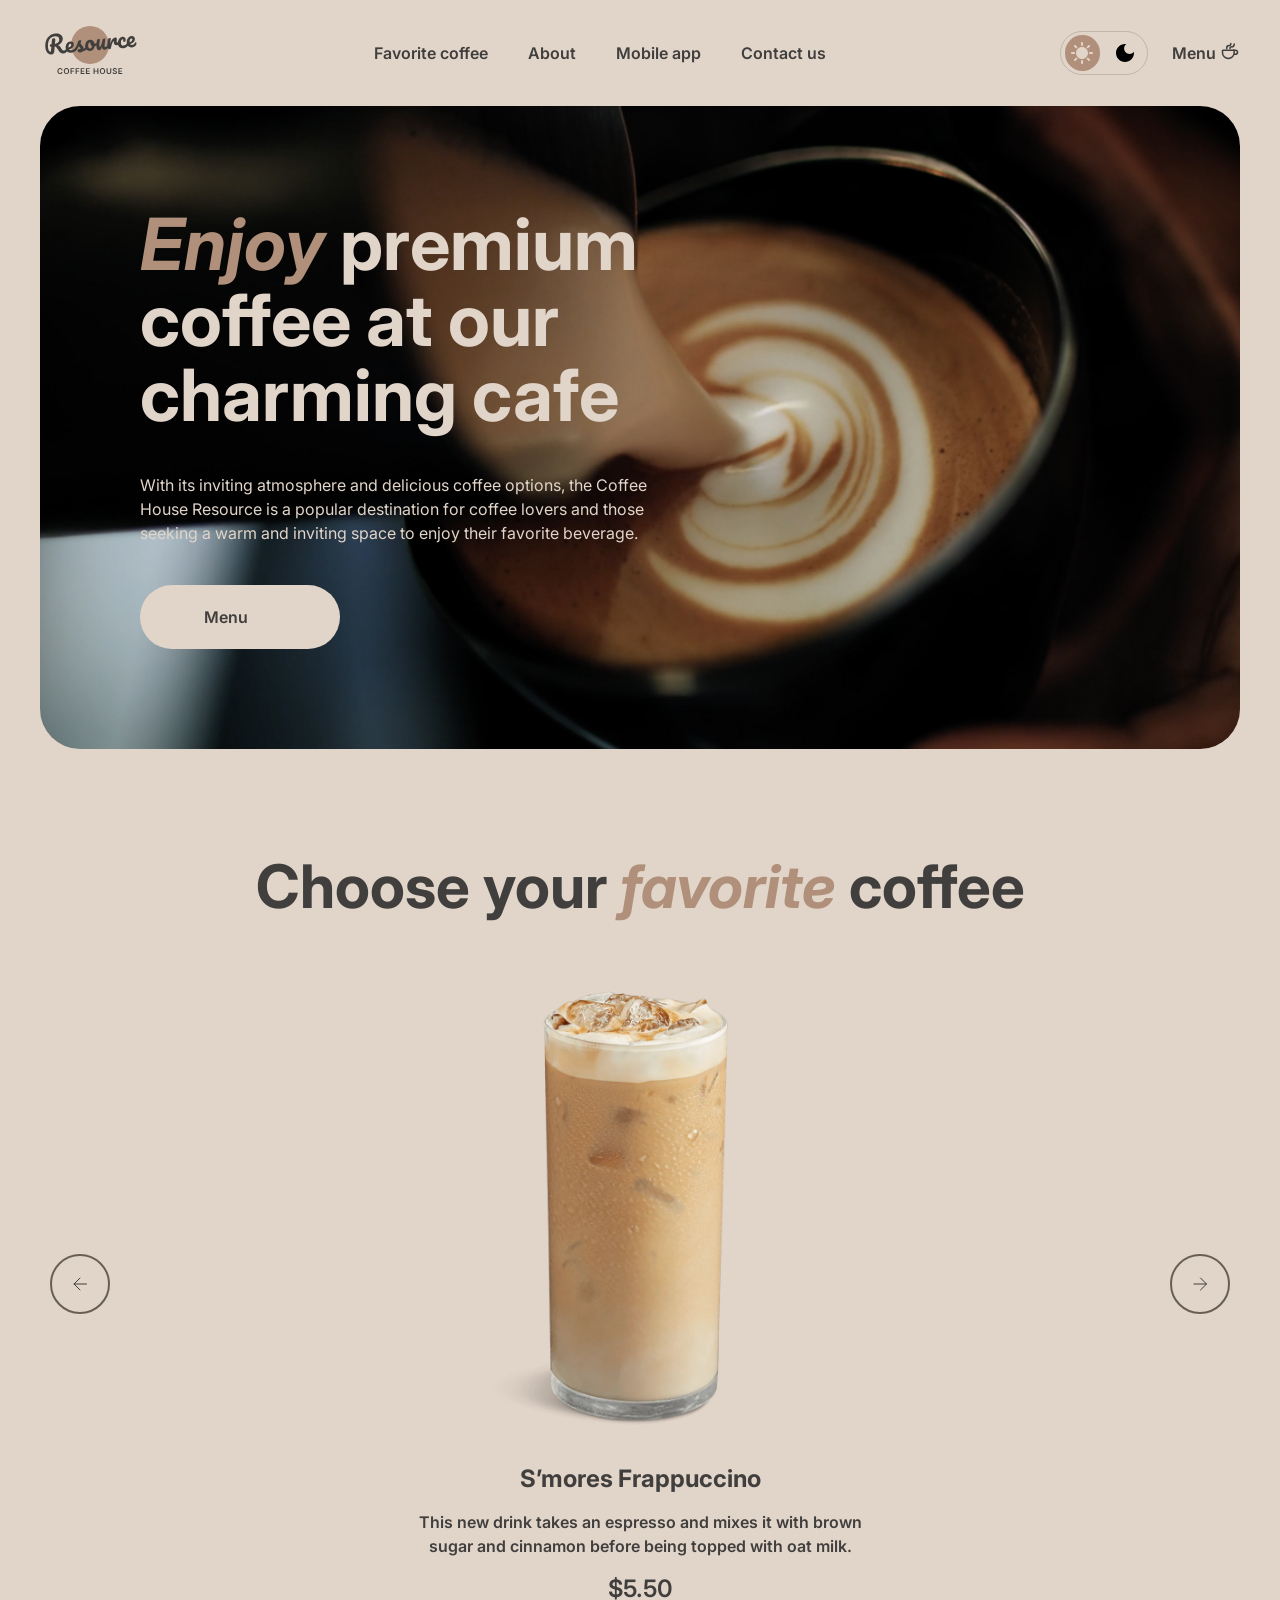
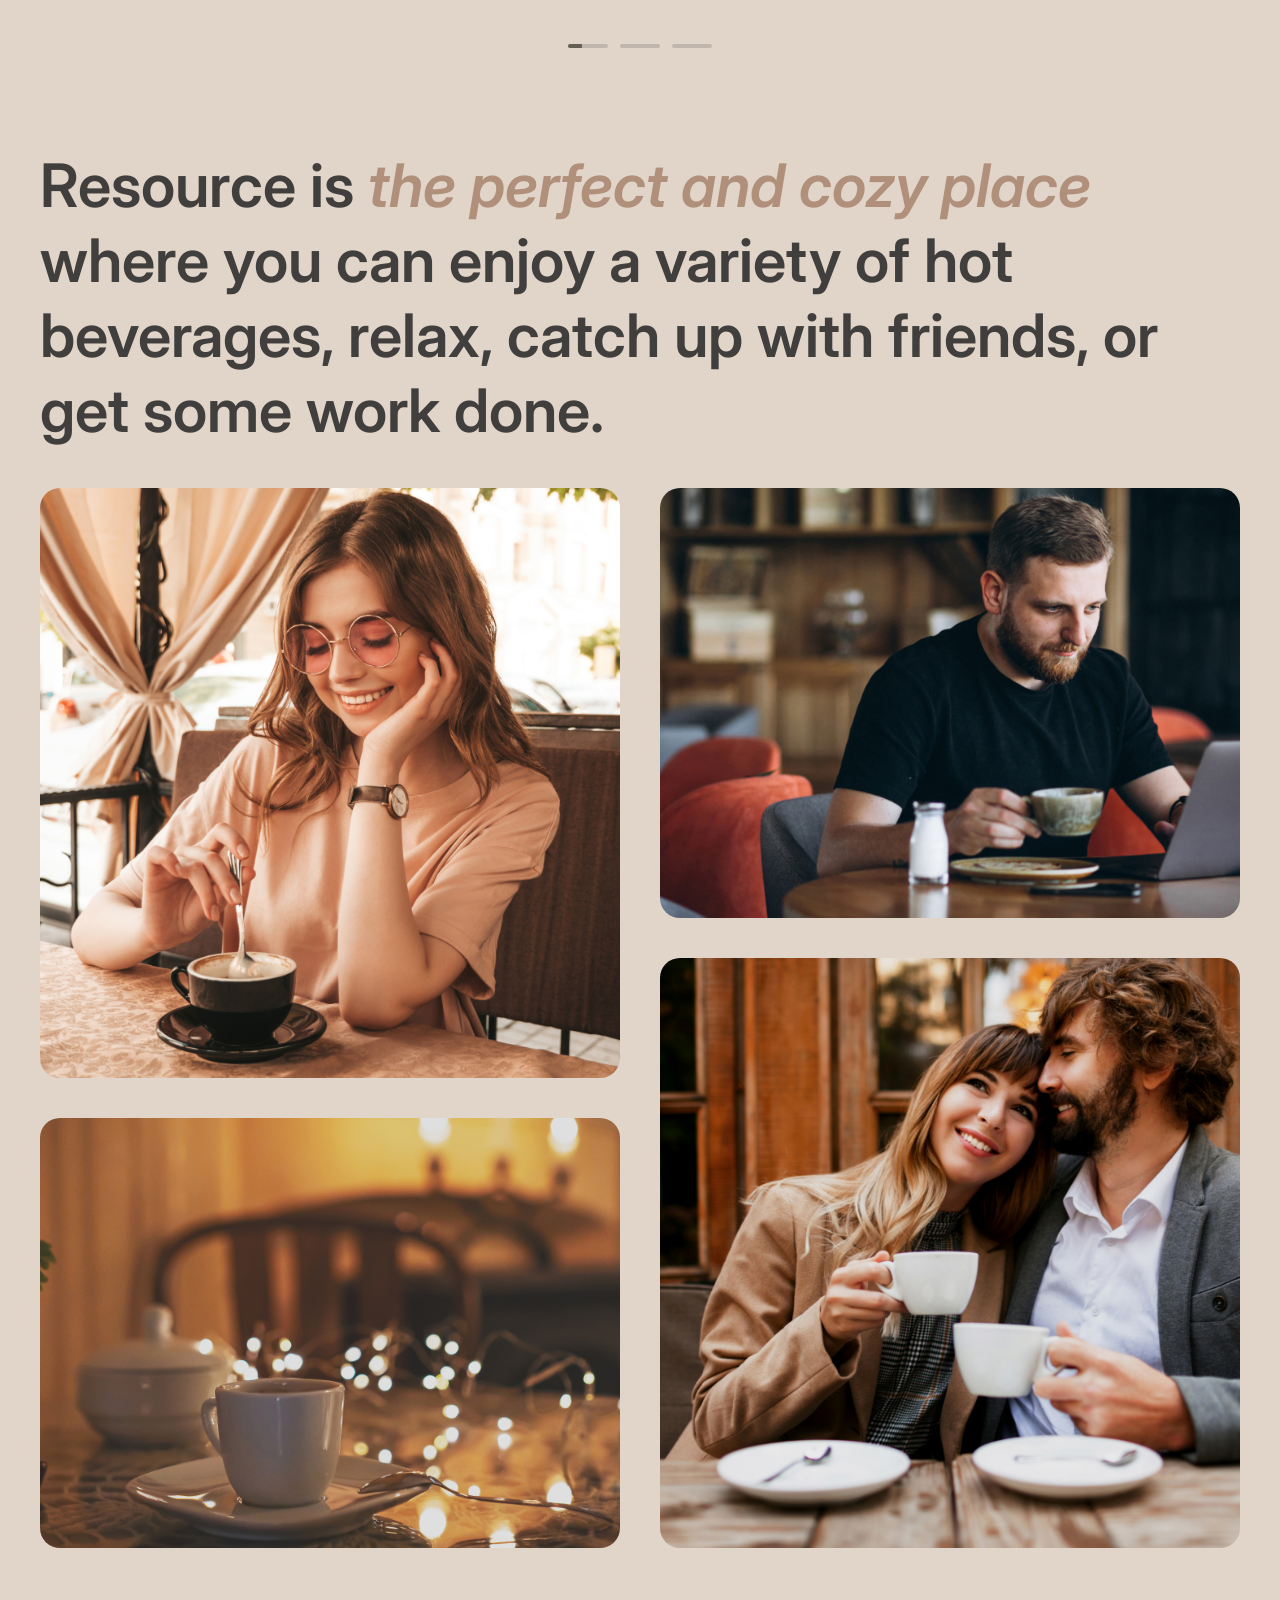
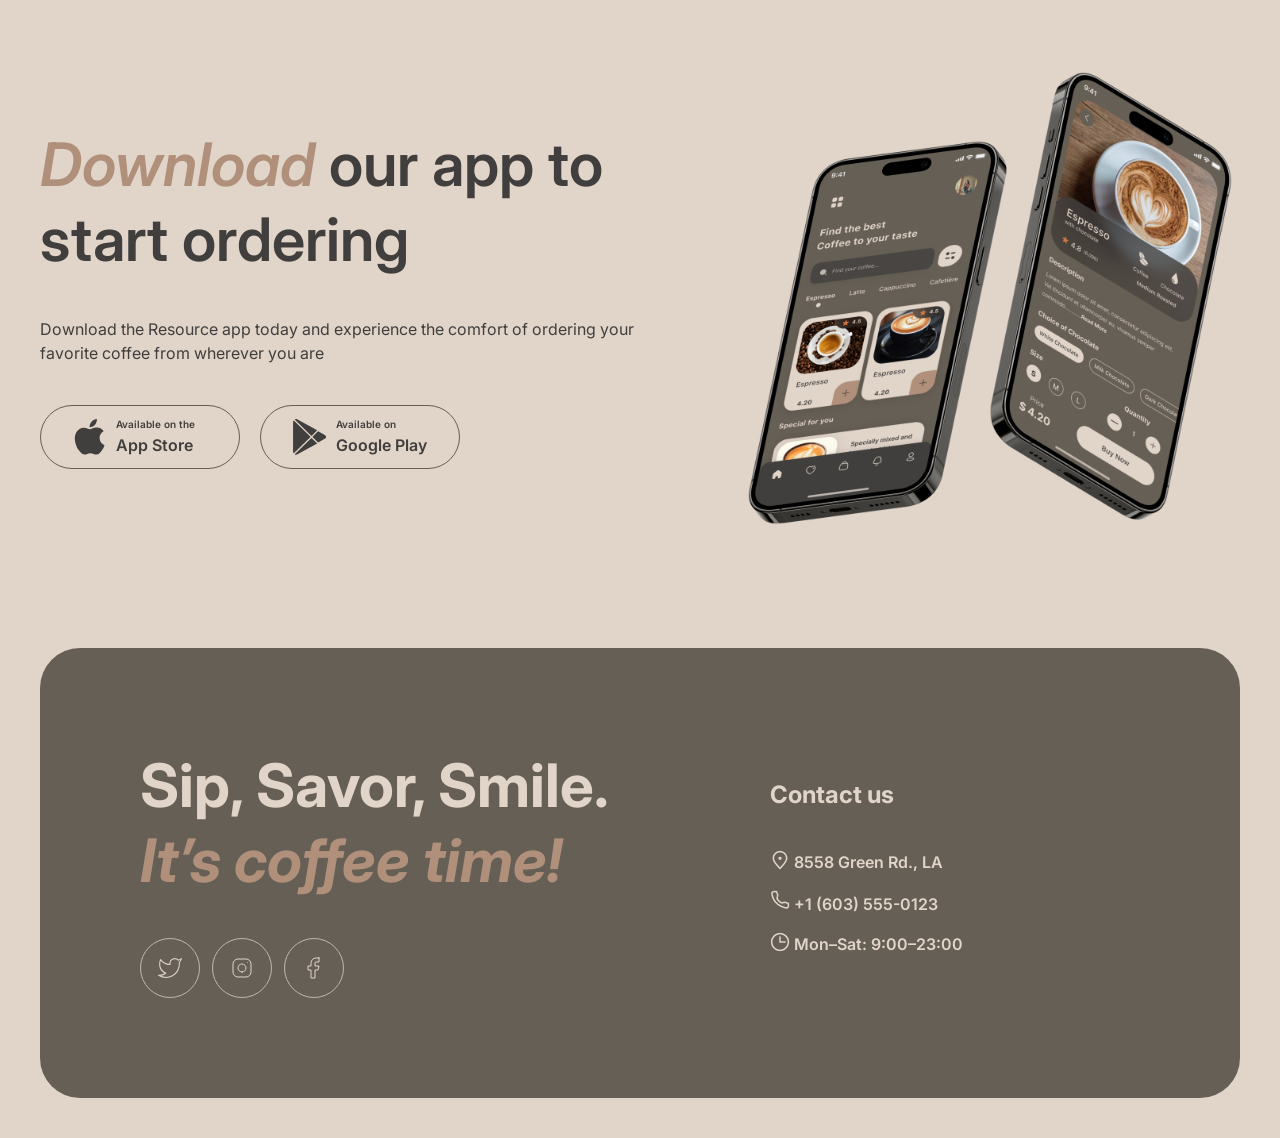
==== commit 4f0a3f78: "feat(hero): replace background image with video" ====
--- a/index.html
+++ b/index.html
@@ -259,6 +259,9 @@
     <main>
         <section class="hero">
             <div class="container hero__container">
+                <video class="hero__video" autoplay muted loop playsinline poster="images/img-hero.jpg">
+                    <source src="images/hero-video.mp4" type="video/mp4">
+                </video>
                 <div class="hero__content">
                     <h1 class="hero__title">
                         <span class="text-accent">Enjoy</span> premium coffee at our charming cafe
--- a/styles/style.css
+++ b/styles/style.css
@@ -36,6 +36,7 @@
 
 html {
     scroll-behavior: smooth;
+    -webkit-tap-highlight-color: transparent;
 }
 
 body {
@@ -230,16 +231,26 @@
     padding: 0 40px;
     font: 600 16px/1.5 'Inter', sans-serif;
 }
-
 .hero__container {
-    background-image: url("../images/img-hero.jpg");
-    background-repeat: no-repeat;
-    background-size: cover;
+    position: relative;
+    overflow: hidden;
     padding: 100px;
     border-radius: 40px;
 }
 
+.hero__video {
+    position: absolute;
+    inset: 0;
+    width: 100%;
+    height: 100%;
+    object-fit: cover;
+    z-index: 0;
+    pointer-events: none;
+}
+
 .hero__content {
+    position: relative;
+    z-index: 1;
     display: flex;
     flex-direction: column;
     max-width: 530px;
@@ -433,7 +444,6 @@
     display: flex;
     justify-content: center;
     gap: 12px;
-    -webkit-tap-highlight-color: transparent;
 }
 
 .slider__dot {
@@ -449,7 +459,6 @@
     overflow: hidden;
     cursor: pointer;
     transition: background-color 0.3s ease;
-    -webkit-tap-highlight-color: transparent;
     -webkit-touch-callout: none;
     user-select: none;
     touch-action: manipulation;
--- a/styles/media.css
+++ b/styles/media.css
@@ -177,6 +177,10 @@
         flex-wrap: wrap;
         padding: 60px 16px;
     }
+
+    .modal__box {
+        display: none;
+    }
 }
 
 @media (max-width: 460px) {
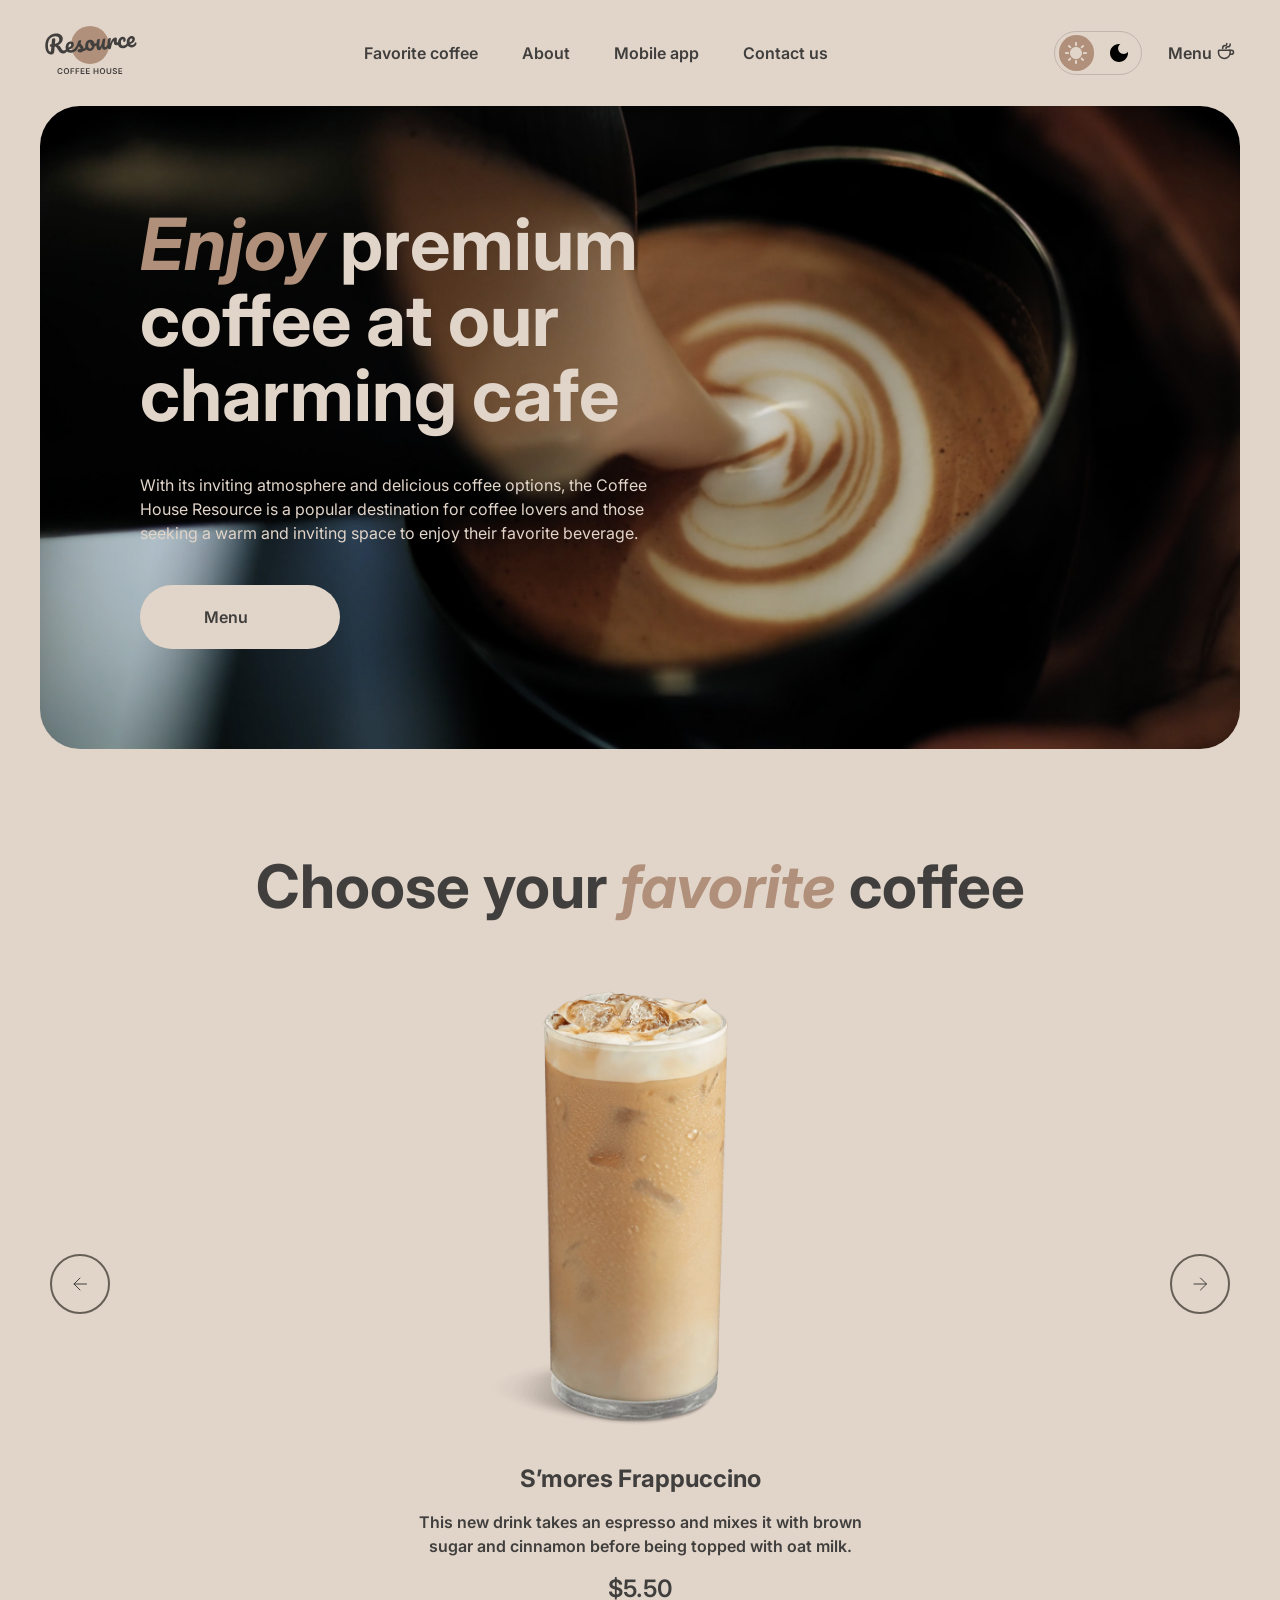
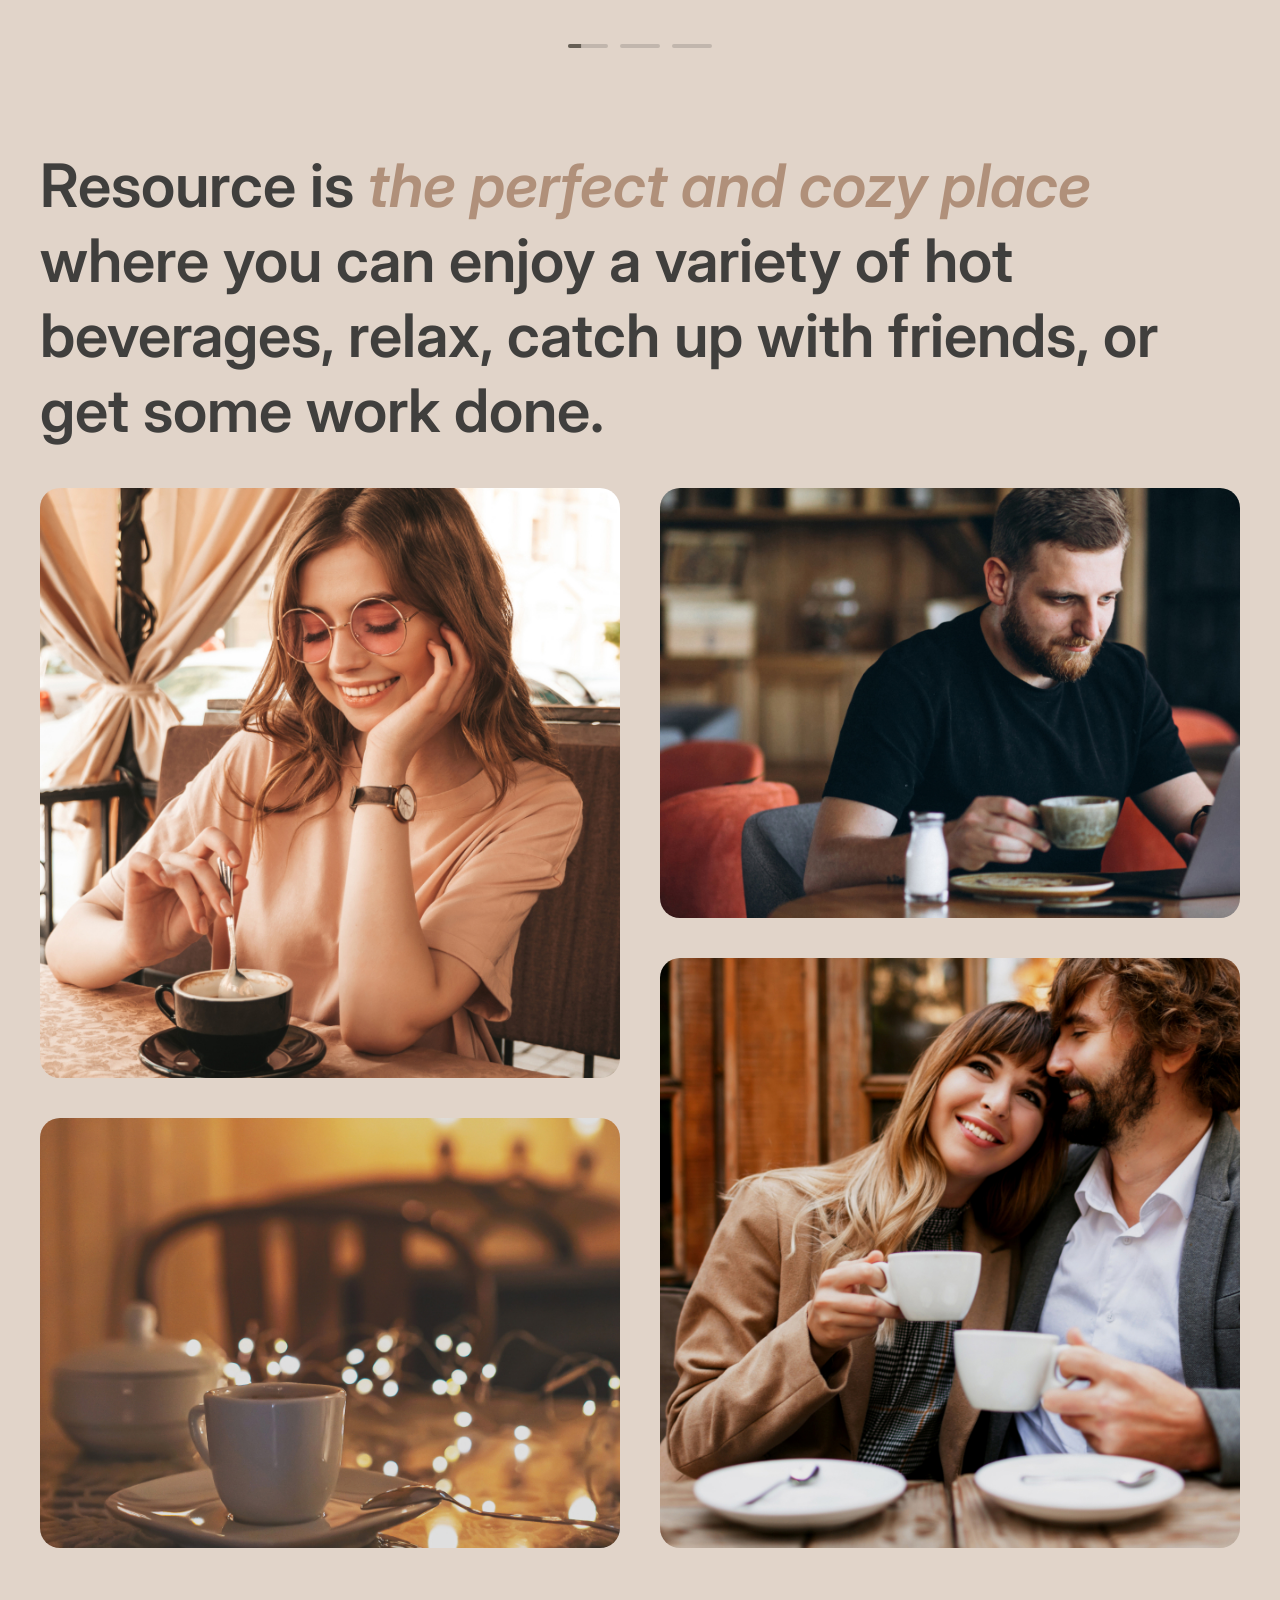
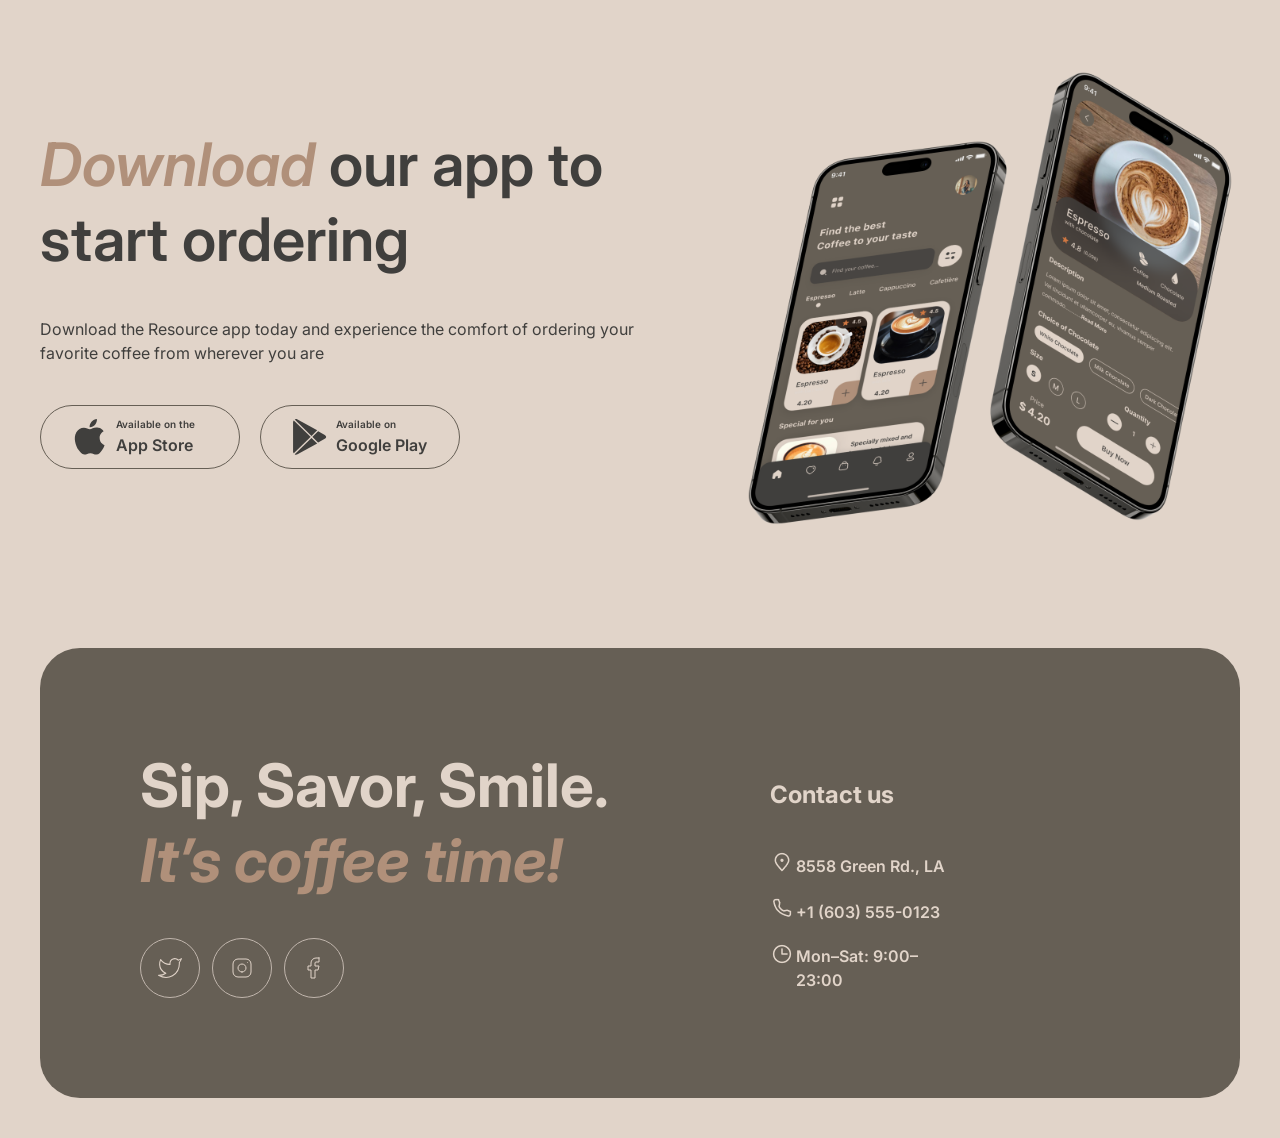
==== commit f5183c1e: "fix(footer): add missing geo-position link on home page" ====
--- a/index.html
+++ b/index.html
@@ -469,8 +469,9 @@
                 <div class="footer__contacts">
                     <ul class="contact__list">
                         <li class="contact__item">
-                            <img class="contact__icon" src="images/favicons/pin-alt.png" alt="icon">
-                            8558 Green Rd., LA
+                            <a class="contact__link" href="https://maps.app.goo.gl/HXSHzyig95G9XR2o8" target="_blank">
+                                <img class="contact__icon" src="images/favicons/pin-alt.png" alt="icon">
+                                8558 Green Rd., LA</a>
                         </li>
                         <li class="contact__item">
                             <a class="contact__link" href="tel:+16035550123" target="_blank">
--- a/styles/style.css
+++ b/styles/style.css
@@ -90,6 +90,7 @@
     margin: 0;
     gap: 24px;
     align-items: center;
+    border: 2px solid transparent;
 }
 
 .header__menu-link {
@@ -97,7 +98,8 @@
     gap: 4px;
     color: var(--text-primary);
     text-decoration: none;
-    transition: all 0.5s ease-out;
+    border: 2px solid transparent;
+    transition: border 0.5s ease-out;
 }
 
 .header__menu-link:hover {
@@ -214,6 +216,7 @@
     align-items: center;
     width: 36px;
     height: 36px;
+    padding: 0;
     border: 1px solid var(--border-inverse);
     border-radius: 100px;
     background-color: transparent;
@@ -221,9 +224,12 @@
     cursor: pointer;
 }
 
+.header__icon--open,
 .header__icon--close {
-    display: none;
-}
+    flex-shrink: 0;
+    transition: opacity 0.3s ease, transform 0.3s ease;
+}
+
 
 .hero {
     width: 100%;
@@ -231,6 +237,7 @@
     padding: 0 40px;
     font: 600 16px/1.5 'Inter', sans-serif;
 }
+
 .hero__container {
     position: relative;
     overflow: hidden;
@@ -532,7 +539,6 @@
     max-width: 660px;
     border-radius: 20px;
     overflow: hidden;
-    transition: transform 0.5s ease-out;
 }
 
 .about__box--lg {
@@ -547,10 +553,13 @@
     width: 100%;
     height: 100%;
     object-fit: cover;
-}
-
-.about__box:hover {
-    transform: scale(0.9);
+    display: block;
+    transform: scale(1.1);
+    transition: transform 0.5s ease-out;
+}
+
+.about__box:hover .about__image {
+    transform: scale(1.0);
 }
 
 .mobile-app {
@@ -747,6 +756,7 @@
     display: flex;
     gap: 4px;
     cursor: pointer;
+    border: 2px solid transparent;
     transition: all 0.5s ease-out;
 }
 
--- a/styles/media.css
+++ b/styles/media.css
@@ -23,12 +23,27 @@
     .header__icon--open {
         width: 18px;
         height: 8px;
+        opacity: 1;
+        transform: rotate(0deg) scale(1);
     }
 
     .header__icon--close {
         width: 11.31px;
         height: 11.31px;
-        display: none;
+        margin-left: -11.31px;
+        opacity: 0;
+        transform: rotate(-90deg) scale(0.5);
+    }
+
+    .header--open .header__icon--open {
+        opacity: 0;
+        transform: rotate(90deg) scale(0.5);
+    }
+
+    .header--open .header__icon--close {
+        opacity: 1;
+        margin: 0;
+        transform: rotate(0deg) scale(1);
     }
 
     .header__nav-wrapper {
